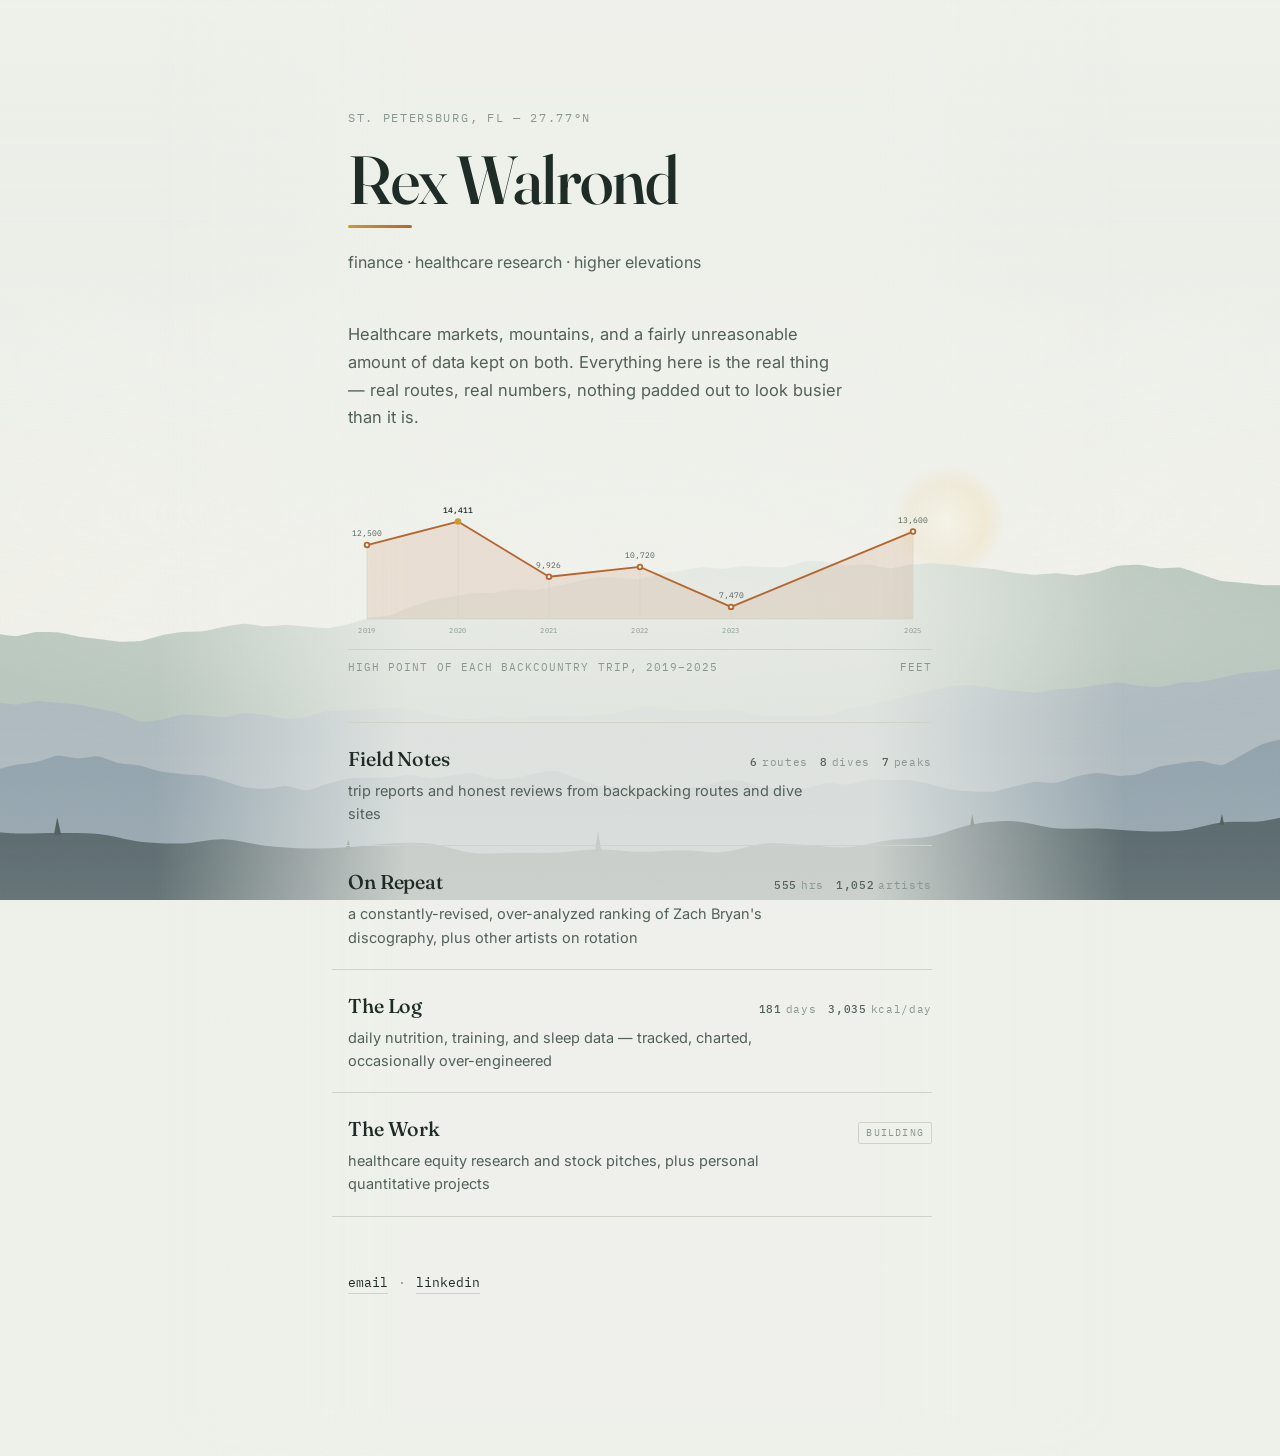
==== index.html @ bd9c2feb "Rebuild the hub around real data, and add the polish a visitor notices The hub was four links and a " ====
<!DOCTYPE html>
<html lang="en">
<head>
<meta charset="UTF-8">
<meta name="viewport" content="width=device-width, initial-scale=1.0">
<title>Rex Walrond</title>
<meta name="description" content="Rex Walrond — finance, healthcare research, and field notes from higher elevations.">
<link rel="preconnect" href="https://fonts.googleapis.com">
<link rel="preconnect" href="https://fonts.gstatic.com" crossorigin>
<link rel="stylesheet" href="assets/style.css">
<!-- Shared link previews. Without these the site unfurls as a bare URL
     in Slack, LinkedIn and iMessage. og.png is generated from _og.html;
     see CLAUDE.md before regenerating it. -->
<meta property="og:type" content="website">
<meta property="og:site_name" content="Rex Walrond">
<meta property="og:title" content="Rex Walrond">
<meta property="og:description" content="Healthcare markets, mountains, and a fairly unreasonable amount of data kept on both.">
<meta property="og:url" content="https://rexwalrond.github.io/">
<meta property="og:image" content="https://rexwalrond.github.io/assets/og.png">
<meta property="og:image:width" content="1200">
<meta property="og:image:height" content="630">
<meta property="og:image:alt" content="Rex Walrond — a ridgeline chart of backcountry high points over an alpine horizon">
<meta name="twitter:card" content="summary_large_image">
<meta name="theme-color" content="#eef0ea" media="(prefers-color-scheme: light)">
<meta name="theme-color" content="#10171a" media="(prefers-color-scheme: dark)">
<link rel="canonical" href="https://rexwalrond.github.io/">

<link rel="icon" href="assets/favicon.svg" type="image/svg+xml">
</head>
<body data-scene="alpine">


<main class="wrap">
  <header data-reveal>
    <p class="eyebrow">St. Petersburg, FL — 27.77°N</p>
    <h1 class="name">Rex Walrond</h1>
    <div class="name-accent" aria-hidden="true"></div>
    <p class="tagline">finance · healthcare research · higher elevations</p>
    <p class="intro">Healthcare markets, mountains, and a fairly unreasonable amount of data
    kept on both. Everything here is the real thing &mdash; real routes, real numbers,
    nothing padded out to look busier than it is.</p>
  </header>

  <figure class="elev-real" data-reveal>
    <div class="elev-real-plot" id="elevPlot"></div>
    <figcaption class="elev-real-cap">
      <span id="elevCap">High point of every backcountry trip, by year</span>
      <span class="elev-real-unit">feet</span>
    </figcaption>
  </figure>

  <nav class="links" data-reveal-group>
    <a class="link-row" href="trips.html" data-reveal>
      <span class="link-head"><span class="link-title">Field Notes</span><span class="link-stat" id="statTrips"></span></span>
      <span class="link-desc">trip reports and honest reviews from backpacking routes and dive sites</span>
    </a>
    <a class="link-row" href="music.html" data-reveal>
      <span class="link-head"><span class="link-title">On Repeat</span><span class="link-stat" id="statMusic"></span></span>
      <span class="link-desc">a constantly-revised, over-analyzed ranking of Zach Bryan's discography, plus other artists on rotation</span>
    </a>
    <a class="link-row" href="longevity.html" data-reveal>
      <span class="link-head"><span class="link-title">The Log</span><span class="link-stat" id="statLog"></span></span>
      <span class="link-desc">daily nutrition, training, and sleep data — tracked, charted, occasionally over-engineered</span>
    </a>
    <a class="link-row" href="quant.html" data-reveal>
      <span class="link-head"><span class="link-title">The Work</span><span class="link-stat" id="statWork"></span></span>
      <span class="link-desc">healthcare equity research and stock pitches, plus personal quantitative projects</span>
    </a>
  </nav>

  <footer data-reveal>
    <a href="mailto:rexwalrond@gmail.com">email</a>
    <span class="dot">·</span>
    <a href="https://www.linkedin.com/in/theodore-rex-walrond" target="_blank" rel="noopener">linkedin</a>
  </footer>
</main>

<script src="assets/places.js"></script>
<script src="assets/log-data.js"></script>
<script src="assets/listen-data.js"></script>
<script src="assets/chrome.js"></script>
<script src="assets/reveal.js"></script>
<script src="assets/hub.js"></script>
</body>
</html>
---- assets/style.css ----
/* ===================================================================
   Rex Walrond — personal site
   Design system: alpine mist palette, editorial serif + mono data type,
   elevation-line as the recurring signature device (a trail profile
   reads the same as a performance chart — the visual thread between
   the mountain pages and the quant pages).
   =================================================================== */

@import url('https://fonts.googleapis.com/css2?family=Fraunces:ital,opsz,wght@0,9..144,400..600;1,9..144,400..500&family=Inter:wght@400..600&family=IBM+Plex+Mono:wght@400;500&display=swap');

/* ------------------------------ design tokens ------------------------------ */
/* Two themes off one set of names. Light is the original alpine-mist paper;
   dusk is the same landscape after sundown, not a mechanical inversion — the
   ridges go to silhouette, the sunrise glow becomes moonlight, and the stars
   that are always in the markup finally have somewhere dark to show up.
   Scene colours are tokens too, so the four backgrounds re-theme for free.
   Which of the two is showing is decided solely by prefers-color-scheme. */

:root {
  color-scheme: light;

  --bg: #eef0ea;
  --paper: #f6f7f2;
  --ink: #1e2b26;
  --ink-soft: #52605a;
  --ink-faint: #8a9791;
  --line: #cdd3c6;
  --blue: #3c5a73;
  --ember: #b5652f;
  --pine: #2f5c4a;
  --gold: #c99a35;

  /* surfaces derived from the palette rather than re-stated per component */
  --panel: rgba(246, 247, 242, 0.72);
  --panel-solid: #f6f7f2;
  --shade: var(--shade);
  --hairline: var(--line);

  /* --- scene: sky and ridges --- */
  --sky-top: #e7ebe4;
  --sky-mid: #eef0ea;
  --sky-low: #f2efe6;
  --ridge-1: color-mix(in srgb, var(--pine) 34%, var(--bg));
  --scrim: rgba(238, 240, 234, 0.74);
  --ridge-2: color-mix(in srgb, var(--blue) 44%, var(--bg));
  --ridge-3: color-mix(in srgb, var(--blue) 64%, var(--bg));
  --ridge-4: color-mix(in srgb, var(--blue) 42%, var(--ink));
  --tree: color-mix(in srgb, var(--ink) 90%, var(--blue));
  --glow-hot: rgba(201, 154, 53, 0.42);
  --glow-mid: rgba(181, 101, 47, 0.16);
  --mist-color: rgba(246, 247, 242, 0.85);
  --star-alpha: 0;
  --celestial: radial-gradient(circle, rgba(255, 244, 222, 0.95) 0%, rgba(240, 206, 140, 0.55) 46%, rgba(240, 206, 140, 0) 70%);
  --celestial-top: 58%;
  --celestial-left: 74%;
  --celestial-size: 13vh;
  --veil: linear-gradient(180deg, var(--bg) 0%, rgba(238, 240, 234, 0.4) 28%, rgba(238, 240, 234, 0.05) 56%, rgba(238, 240, 234, 0.3) 100%);
  --grain-alpha: 0.032;

  /* --- scene: underwater --- */
  --water-hi: #bcd6db;
  --water-lo: #5d8d9c;
  --shaft-color: rgba(255, 255, 255, 0.5);
  --mote-color: rgba(255, 255, 255, 0.72);

  /* --- scene: snow --- */
  --snow-flake: rgba(255, 255, 255, 0.92);

  /* --- map --- */
  --fmap-sea-hi: color-mix(in srgb, var(--blue) 46%, var(--paper));
  --fmap-sea-lo: color-mix(in srgb, var(--blue) 72%, var(--ink));
  --fmap-land: color-mix(in srgb, var(--gold) 9%, var(--paper));
  --fmap-coast: color-mix(in srgb, var(--pine) 90%, var(--bg));
  --fmap-state: color-mix(in srgb, var(--pine) 40%, transparent);
  --fmap-grat: color-mix(in srgb, var(--paper) 17%, transparent);
  --plot-grid: color-mix(in srgb, var(--blue) 13%, transparent);

  --font-display: 'Fraunces', Georgia, serif;
  --font-body: 'Inter', -apple-system, BlinkMacSystemFont, 'Segoe UI', sans-serif;
  --font-mono: 'IBM Plex Mono', ui-monospace, SFMono-Regular, Menlo, monospace;

  --measure: 640px;
}

/* Dusk — purely a function of the operating system. A browser that reports no
   preference does not match this query and keeps the light palette, which is
   the intended fallback. */
@media (prefers-color-scheme: dark) {
  :root {
    color-scheme: dark;

    --bg: #10171a;
    --paper: #182125;
    --ink: #e6ece7;
    --ink-soft: #a6b4ad;
    --ink-faint: #6d7c76;
    --line: #2b3a38;
    --blue: #7ea9c9;
    --ember: #e08a4e;
    --pine: #5ea07f;
    --gold: #dfb75c;

    --panel: rgba(24, 33, 37, 0.66);
    --panel-solid: #182125;
    --shade: rgba(230, 236, 231, 0.05);
  --shadow: rgba(0, 0, 0, 0.55);
  --shadow-strong: rgba(0, 0, 0, 0.68);
    --shadow: rgba(0, 0, 0, 0.55);
    --shadow-strong: rgba(0, 0, 0, 0.68);

    --sky-top: #0a1013;
    --sky-mid: #10171a;
    --sky-low: #1a2124;
    --ridge-1: #1e333b;
    --scrim: rgba(16, 23, 26, 0.62);
    --ridge-2: #16262d;
    --ridge-3: #101c22;
    --ridge-4: #080f13;
    --tree: #050a0d;
    --glow-hot: rgba(224, 138, 78, 0.20);
    --glow-mid: rgba(126, 169, 201, 0.10);
    --mist-color: rgba(126, 169, 201, 0.13);
    --star-alpha: 1;
    --celestial: radial-gradient(circle, rgba(232, 240, 240, 0.92) 0%, rgba(198, 216, 224, 0.4) 40%, rgba(198, 216, 224, 0) 68%);
    --celestial-top: 17%;
    --celestial-left: 78%;
    --celestial-size: 9vh;
    --veil: linear-gradient(180deg, var(--bg) 0%, rgba(16, 23, 26, 0.34) 30%, rgba(16, 23, 26, 0.04) 58%, rgba(16, 23, 26, 0.42) 100%);
    --grain-alpha: 0.05;

    --water-hi: #16323c;
    --water-lo: #071820;
    --shaft-color: rgba(168, 214, 226, 0.22);
    --mote-color: rgba(198, 232, 238, 0.5);
    --snow-flake: rgba(226, 238, 240, 0.8);

    --fmap-sea-hi: #123845;
    --fmap-sea-lo: #030d12;
    --fmap-land: #27453c;
    --fmap-coast: color-mix(in srgb, var(--pine) 75%, var(--bg));
    --fmap-state: color-mix(in srgb, var(--pine) 46%, transparent);
    --fmap-grat: color-mix(in srgb, var(--blue) 20%, transparent);
  --plot-grid: color-mix(in srgb, var(--blue) 17%, transparent);
    --plot-grid: color-mix(in srgb, var(--blue) 17%, transparent);
  }
}

* { box-sizing: border-box; }

html {
  -webkit-text-size-adjust: 100%;
  background: var(--bg);
}

body {
  margin: 0;
  background: var(--bg);
  color: var(--ink);
  font-family: var(--font-body);
  font-size: 17px;
  line-height: 1.6;
  min-height: 100vh;
  position: relative;
  transition: background-color 0.5s ease, color 0.5s ease;
}

::selection { background: color-mix(in srgb, var(--ember) 26%, transparent); }

:focus-visible {
  outline: 2px solid var(--ember);
  outline-offset: 3px;
  border-radius: 2px;
}

/* ------------------------- scene-scoped atmosphere ------------------------- */
/* chrome.js mirrors the active scene onto <html data-scene>, so the veil and
   the reading-column scrim can take the scene's cast. This is what makes
   switching to Dive feel like the whole page went underwater rather than just
   the strip of art behind it. Placed after the theme blocks so these win, and
   the dusk variants carry an extra attribute to win in turn. */

:root[data-scene="depth"] {
  --veil: linear-gradient(180deg, rgba(188, 214, 219, 0.88) 0%, rgba(188, 214, 219, 0.3) 26%, rgba(120, 160, 172, 0.08) 54%, rgba(93, 141, 156, 0.42) 100%);
  --scrim: rgba(224, 238, 240, 0.78);
}

:root[data-scene="snow"] {
  --veil: linear-gradient(180deg, rgba(228, 236, 238, 0.9) 0%, rgba(228, 236, 238, 0.42) 28%, rgba(210, 224, 228, 0.1) 56%, rgba(196, 213, 219, 0.4) 100%);
  --scrim: rgba(238, 243, 244, 0.78);
}

@media (prefers-color-scheme: dark) {
  :root[data-scene="depth"] {
    --veil: linear-gradient(180deg, rgba(10, 34, 43, 0.82) 0%, rgba(8, 28, 36, 0.34) 30%, rgba(7, 24, 32, 0.06) 58%, rgba(4, 16, 22, 0.66) 100%);
    --scrim: rgba(7, 26, 34, 0.66);
  }
  :root[data-scene="snow"] {
    --veil: linear-gradient(180deg, rgba(14, 24, 30, 0.74) 0%, rgba(14, 24, 30, 0.3) 30%, rgba(14, 24, 30, 0.04) 58%, rgba(12, 20, 26, 0.56) 100%);
    --scrim: rgba(14, 24, 30, 0.62);
  }
}


/* ------------------------- background scene system ------------------------- */
/* Markup is generated by assets/chrome.js from <body data-scene>. Scenes stack
   in the same fixed layer and cross-fade, so a page can change weather without
   a reload — Field Notes swaps alpine / depth / snow with its tabs.
   Every animation in here sits behind prefers-reduced-motion. */

.topo-bg {
  position: fixed;
  inset: 0;
  z-index: 0;
  overflow: hidden;
  pointer-events: none;
  background: linear-gradient(180deg, var(--sky-top) 0%, var(--sky-mid) 46%, var(--sky-low) 100%);
  transition: background 0.6s ease;
}

.scene {
  position: absolute;
  inset: 0;
  opacity: 0;
  visibility: hidden;
  transition: opacity 0.72s ease, visibility 0.72s;
}
.scene.is-active { opacity: 1; visibility: visible; }

/* the readability veil and the paper grain sit above every scene */
.topo-bg::after {
  content: '';
  position: absolute;
  inset: 0;
  background: var(--veil);
  z-index: 3;
}

.topo-bg::before {
  content: '';
  position: absolute;
  inset: -20%;
  z-index: 4;
  opacity: var(--grain-alpha);
  background-image: url("data:image/svg+xml,%3Csvg xmlns='http://www.w3.org/2000/svg' width='220' height='220'%3E%3Cfilter id='n'%3E%3CfeTurbulence type='fractalNoise' baseFrequency='0.82' numOctaves='3' stitchTiles='stitch'/%3E%3C/filter%3E%3Crect width='220' height='220' filter='url(%23n)'/%3E%3C/svg%3E");
  mix-blend-mode: overlay;
}

/* ------------------------------ scene: alpine ------------------------------ */

.ridges {
  position: absolute;
  inset: auto 0 0 0;
  height: 50vh;
  min-height: 290px;
  z-index: 2;
}

.ridge-layer,
.treeline {
  position: absolute;
  bottom: -2px;
  left: -2%;
  width: 104%;
  height: 100%;
  will-change: transform;
}

.ridge-layer--1 path { fill: var(--ridge-1); }
.ridge-layer--2 path { fill: var(--ridge-2); }
.ridge-layer--3 path { fill: var(--ridge-3); }
.ridge-layer--4 path { fill: var(--ridge-4); }
.treeline path     { fill: var(--tree); }

/* The treeline rides the nearest ridge, so it shares its parallax depth. */
.treeline { z-index: 1; }

.celestial {
  position: absolute;
  left: var(--celestial-left, 50%);
  top: var(--celestial-top);
  width: var(--celestial-size);
  height: var(--celestial-size);
  transform: translate(-50%, -50%);
  background: var(--celestial);
  border-radius: 50%;
  z-index: 1;
  transition: top 0.6s ease, width 0.6s ease, height 0.6s ease;
}

.glow {
  position: absolute;
  left: 50%;
  bottom: 2vh;
  width: 58vw;
  height: 30vh;
  max-width: 620px;
  max-height: 280px;
  transform: translateX(-50%);
  background: radial-gradient(closest-side, var(--glow-hot), var(--glow-mid) 46%, transparent 74%);
  filter: blur(6px);
  opacity: 0.75;
  z-index: 1;
}

.glow--cold { background: radial-gradient(closest-side, rgba(200, 222, 232, 0.5), rgba(126, 169, 201, 0.14) 48%, transparent 76%); }
.glow--cool { background: radial-gradient(closest-side, var(--glow-mid), transparent 72%); }

.mist {
  position: absolute;
  width: 132%;
  left: -16%;
  height: 24vh;
  border-radius: 50%;
  background: radial-gradient(ellipse at center, var(--mist-color), transparent 72%);
  filter: blur(24px);
  opacity: 0.55;
  z-index: 2;
}

.mist--a { top: 30%; height: 20vh; }
.mist--b { top: 44%; height: 26vh; opacity: 0.45; }
.mist--c { top: 58%; height: 22vh; opacity: 0.5; }

.sky-stars {
  position: absolute;
  inset: 0;
  opacity: var(--star-alpha);
  transition: opacity 0.8s ease;
  z-index: 0;
}

.star {
  position: absolute;
  border-radius: 50%;
  background: #f2f6f4;
  opacity: var(--star-o, 0.5);
}

/* ------------------------------ scene: depth ------------------------------ */
/* A spring cavern rather than open blue water: light enters from above in
   hard-edged shafts, particulate rises through it, walls close at the edges. */

.scene--depth { background: linear-gradient(180deg, var(--water-hi) 0%, var(--water-lo) 78%); }

.caustics {
  position: absolute;
  inset: -10% 0 auto 0;
  height: 46%;
  background:
    repeating-linear-gradient(74deg, transparent 0 18px, var(--shaft-color) 18px 20px, transparent 20px 44px),
    repeating-linear-gradient(-66deg, transparent 0 26px, var(--shaft-color) 26px 27px, transparent 27px 58px);
  opacity: 0.16;
  filter: blur(2px);
}

.shafts { position: absolute; inset: 0; overflow: hidden; }

.shaft {
  position: absolute;
  top: -12%;
  width: var(--shaft-w, 9vw);
  height: 96%;
  transform-origin: top center;
  transform: rotate(var(--shaft-r, 0deg));
  background: linear-gradient(180deg, var(--shaft-color), transparent 76%);
  filter: blur(10px);
  opacity: 0.6;
}

.motes { position: absolute; inset: 0; overflow: hidden; }

.mote {
  position: absolute;
  border-radius: 50%;
  background: var(--mote-color);
  opacity: 0.55;
}

.cavern-walls {
  position: absolute;
  inset: 0;
  background:
    radial-gradient(ellipse 42% 100% at -6% 50%, color-mix(in srgb, var(--water-lo) 85%, #000) 0%, transparent 70%),
    radial-gradient(ellipse 42% 100% at 106% 50%, color-mix(in srgb, var(--water-lo) 85%, #000) 0%, transparent 70%),
    radial-gradient(ellipse 120% 44% at 50% 118%, color-mix(in srgb, var(--water-lo) 92%, #000) 0%, transparent 72%);
  opacity: 0.75;
}

/* ------------------------------- scene: snow ------------------------------- */

.scene--snow { background: linear-gradient(180deg, color-mix(in srgb, var(--blue) 12%, var(--sky-top)) 0%, var(--sky-low) 72%); }

.ridges--snow .ridge-layer--1 path { fill: color-mix(in srgb, var(--blue) 26%, var(--bg)); }
.ridges--snow .ridge-layer--2 path { fill: color-mix(in srgb, var(--blue) 42%, var(--bg)); }
.ridges--snow .ridge-layer--3 path { fill: color-mix(in srgb, var(--ink) 62%, var(--blue)); }

.snowfall { position: absolute; inset: 0; overflow: hidden; z-index: 3; }

.flake {
  position: absolute;
  top: -6%;
  border-radius: 50%;
  background: var(--snow-flake);
  opacity: 0.8;
}

/* ------------------------------- scene: plot ------------------------------- */
/* The ridge, redrawn as a chart. Same line, different reading. */

.plot-grid {
  position: absolute;
  inset: 0;
  background-image:
    linear-gradient(to right, var(--plot-grid) 1px, transparent 1px),
    linear-gradient(to bottom, var(--plot-grid) 1px, transparent 1px);
  background-size: 74px 74px;
  opacity: 0.55;
  mask-image: linear-gradient(180deg, transparent, #000 22%, #000 72%, transparent);
}

.ridges--plot .ridge-layer--2 path { fill: color-mix(in srgb, var(--blue) 18%, transparent); }

.plot-line {
  position: absolute;
  bottom: -2px;
  left: -2%;
  width: 104%;
  height: 100%;
}
.plot-line path {
  fill: none;
  stroke: color-mix(in srgb, var(--blue) 70%, var(--ink));
  stroke-width: 2;
  stroke-linejoin: round;
  vector-effect: non-scaling-stroke;
  opacity: 0.5;
}

/* ------------------------------- scene motion ------------------------------- */
/* Parallax reads two custom properties set by chrome.js on <body>:
   --parallax-x / --parallax-y (pointer, fine pointers only) and --scroll-y
   (0 at the top of the page, 1 at the bottom). Far layers barely move, near
   layers move most — the ridges hold still while the page slides over them. */

@media (prefers-reduced-motion: no-preference) {
  .glow { animation: glow-breathe 9s ease-in-out infinite; }
  .mist--a { animation: drift-a 64s ease-in-out infinite alternate; }
  .mist--b { animation: drift-b 84s ease-in-out infinite alternate; }
  .mist--c { animation: drift-c 100s ease-in-out infinite alternate; }
  .star { animation: twinkle 6s ease-in-out infinite; }
  .shaft { animation: shaft-sway 17s ease-in-out infinite alternate; }
  .mote { animation: mote-rise linear infinite; }
  .flake { animation: flake-fall linear infinite; }
  .caustics { animation: caustic-slide 26s linear infinite; }

  .ridge-layer,
  .treeline,
  .plot-line {
    transition: transform 0.28s ease-out;
  }

  .ridge-layer--1 { transform: translate3d(calc(var(--parallax-x, 0) * 3px),  calc(var(--parallax-y, 0) * 2px  + var(--scroll-y, 0) * -14px), 0); }
  .ridge-layer--2 { transform: translate3d(calc(var(--parallax-x, 0) * 7px),  calc(var(--parallax-y, 0) * 4px  + var(--scroll-y, 0) * -30px), 0); }
  .ridge-layer--3 { transform: translate3d(calc(var(--parallax-x, 0) * 13px), calc(var(--parallax-y, 0) * 6px  + var(--scroll-y, 0) * -52px), 0); }
  .ridge-layer--4,
  .treeline       { transform: translate3d(calc(var(--parallax-x, 0) * 20px), calc(var(--parallax-y, 0) * 9px  + var(--scroll-y, 0) * -80px), 0); }

  .celestial { transform: translate(-50%, calc(-50% + var(--scroll-y, 0) * 34px)); }
  .sky-stars { transform: translateY(calc(var(--scroll-y, 0) * 18px)); }
}

@keyframes glow-breathe {
  0%, 100% { opacity: 0.52; }
  50%      { opacity: 0.86; }
}
@keyframes drift-a { from { transform: translateX(-4%); } to { transform: translateX(4%); } }
@keyframes drift-b { from { transform: translateX(3%); }  to { transform: translateX(-5%); } }
@keyframes drift-c { from { transform: translateX(-3%); } to { transform: translateX(6%); } }

@keyframes twinkle {
  0%, 100% { opacity: calc(var(--star-o, 0.5) * 0.45); }
  50%      { opacity: var(--star-o, 0.5); }
}
@keyframes shaft-sway {
  from { transform: rotate(var(--shaft-r, 0deg)); opacity: 0.4; }
  to   { transform: rotate(calc(var(--shaft-r, 0deg) + 5deg)); opacity: 0.72; }
}
@keyframes mote-rise {
  from { transform: translateY(0) translateX(0); opacity: 0; }
  12%  { opacity: 0.6; }
  88%  { opacity: 0.5; }
  to   { transform: translateY(-130vh) translateX(16px); opacity: 0; }
}
@keyframes flake-fall {
  from { transform: translate3d(0, -10vh, 0); opacity: 0; }
  10%  { opacity: 0.85; }
  90%  { opacity: 0.7; }
  to   { transform: translate3d(var(--drift, 20px), 112vh, 0); opacity: 0; }
}
@keyframes caustic-slide {
  from { background-position: 0 0, 0 0; }
  to   { background-position: 220px 0, -180px 0; }
}

@media (max-width: 640px) {
  .ridges { height: 48vh; min-height: 240px; }
  .glow { width: 86vw; height: 30vh; }
  .celestial { --celestial-size: 11vh; }
}

/* ---------------------------- reveal-on-scroll ---------------------------- */
/* Shared with assets/reveal.js. Elements start offset+transparent and settle
   into place when they cross into view; instant and fully visible for
   anyone with prefers-reduced-motion set. */

@media (prefers-reduced-motion: no-preference) {
  [data-reveal] {
    opacity: 0;
    transform: translateY(16px);
    transition: opacity 0.7s cubic-bezier(.2,.6,.2,1), transform 0.7s cubic-bezier(.2,.6,.2,1);
  }
  [data-reveal].is-visible {
    opacity: 1;
    transform: none;
  }
  [data-reveal-group] > [data-reveal]:nth-child(1) { transition-delay: 0.02s; }
  [data-reveal-group] > [data-reveal]:nth-child(2) { transition-delay: 0.08s; }
  [data-reveal-group] > [data-reveal]:nth-child(3) { transition-delay: 0.14s; }
  [data-reveal-group] > [data-reveal]:nth-child(4) { transition-delay: 0.2s; }
  [data-reveal-group] > [data-reveal]:nth-child(5) { transition-delay: 0.26s; }
  [data-reveal-group] > [data-reveal]:nth-child(n+6) { transition-delay: 0.3s; }
}

/* -------------------------------- layout -------------------------------- */

/* The reading column carries its own scrim rather than the background being
   flattened everywhere. Art stays at full strength out in the margins, where
   there is nothing to read; text sits on a quiet band that tracks the column
   at any viewport width. */
.wrap::before {
  content: '';
  position: absolute;
  top: -4vh;
  bottom: -4vh;
  /* Reach 13vw past the column for a soft edge, but never past the viewport:
     an absolutely positioned box still counts toward scrollable overflow, and
     once the column is as wide as the screen the overhang becomes a sideways
     scrollbar on every page. calc(-50vw + 50%) is exactly the viewport edge. */
  left: max(-13vw, calc(-50vw + 50%));
  right: max(-13vw, calc(-50vw + 50%));
  z-index: -1;
  pointer-events: none;
  background: linear-gradient(90deg, transparent 0%, var(--scrim) 26%, var(--scrim) 74%, transparent 100%);
  -webkit-mask-image: linear-gradient(180deg, transparent 0, #000 3%, #000 97%, transparent 100%);
  mask-image: linear-gradient(180deg, transparent 0, #000 3%, #000 97%, transparent 100%);
}

.wrap {
  position: relative;
  z-index: 1;
  max-width: var(--measure);
  margin: 0 auto;
  padding: 12vh 28px 14vh;
}

@media (max-width: 640px) {
  .wrap { padding: 14vw 22px 16vw; }
}

.eyebrow {
  font-family: var(--font-mono);
  font-size: 12px;
  letter-spacing: 0.14em;
  text-transform: uppercase;
  color: var(--ink-faint);
  margin: 0 0 18px;
}

h1.name {
  font-family: var(--font-display);
  font-weight: 500;
  font-size: clamp(44px, 8vw, 68px);
  line-height: 1.02;
  letter-spacing: -0.022em;
  margin: 0 0 10px;
  color: var(--ink);
  /* display optical size: tighter apertures and finer hairlines than the text
     cut, which is what Fraunces gives you at 144 and not at its default */
  font-variation-settings: 'opsz' 144;
}

.name-accent {
  width: 64px;
  height: 3px;
  border-radius: 2px;
  background: linear-gradient(90deg, var(--gold), var(--ember));
  margin: 2px 0 22px;
  transform-origin: left center;
}

@media (prefers-reduced-motion: no-preference) {
  .name-accent {
    transform: scaleX(0);
    animation: accent-draw 0.7s cubic-bezier(.4,0,.2,1) 0.5s forwards;
  }
}

@keyframes accent-draw {
  to { transform: scaleX(1); }
}

p.tagline {
  font-family: var(--font-body);
  font-size: 16px;
  color: var(--ink-soft);
  margin: 0 0 46px;
}

section.bio p {
  max-width: 54ch;
  color: var(--ink);
  margin: 0 0 14px;
}

section.bio a { color: var(--blue); }

/* -------------------------- elevation divider -------------------------- */

.elevation {
  margin: 48px 0 46px;
}

.elevation svg { width: 100%; height: auto; display: block; }

.elevation path.line {
  fill: none;
  stroke: var(--ember);
  stroke-width: 2;
  stroke-linecap: round;
  stroke-linejoin: round;
  filter: drop-shadow(0 0 5px color-mix(in srgb, var(--gold) 50%, transparent));
}

.elevation path.fill {
  fill: var(--gold);
  opacity: 0.1;
}

@media (prefers-reduced-motion: no-preference) {
  .elevation path.line {
    stroke-dasharray: 1400;
    stroke-dashoffset: 1400;
    animation: draw 1.6s cubic-bezier(.4,0,.2,1) 0.15s forwards;
  }
}

@keyframes draw {
  to { stroke-dashoffset: 0; }
}

.elevation-cap {
  display: flex;
  justify-content: space-between;
  font-family: var(--font-mono);
  font-size: 11px;
  letter-spacing: 0.08em;
  color: var(--ink-faint);
  margin-top: 6px;
}

/* --------------------------------- links --------------------------------- */

nav.links {
  display: flex;
  flex-direction: column;
  border-top: 1px solid var(--line);
}

a.link-row {
  position: relative;
  display: flex;
  flex-direction: column;
  gap: 4px;
  padding: 20px 0 20px 16px;
  margin-left: -16px;
  border-bottom: 1px solid var(--line);
  text-decoration: none;
  color: inherit;
  transition: padding-left 0.25s cubic-bezier(.2,.7,.3,1);
}

a.link-row::before {
  content: '';
  position: absolute;
  left: 0;
  top: 8px;
  bottom: 8px;
  width: 3px;
  border-radius: 2px;
  background: var(--gold);
  transform: scaleY(0);
  transform-origin: bottom;
  transition: transform 0.3s cubic-bezier(.2,.7,.3,1);
}

a.link-row:hover,
a.link-row:focus-visible {
  padding-left: 24px;
}

a.link-row:hover::before,
a.link-row:focus-visible::before {
  transform: scaleY(1);
}

@media (prefers-reduced-motion: reduce) {
  a.link-row, a.link-row::before { transition: none; }
}

a.link-row:focus-visible {
  outline: 2px solid var(--blue);
  outline-offset: 4px;
}

.link-title {
  font-family: var(--font-display);
  font-weight: 500;
  font-size: 20px;
  letter-spacing: -0.006em;
  color: var(--ink);
  font-variation-settings: 'opsz' 40;
}

a.link-row:hover .link-title,
a.link-row:focus-visible .link-title {
  color: var(--ember);
}

.link-desc {
  font-size: 14.5px;
  color: var(--ink-soft);
  max-width: 52ch;
}

.link-meta {
  font-family: var(--font-mono);
  font-size: 10.5px;
  letter-spacing: 0.08em;
  text-transform: uppercase;
  color: var(--ink-faint);
  margin-top: 2px;
}

/* -------------------------------- footer -------------------------------- */

footer {
  margin-top: 56px;
  font-family: var(--font-mono);
  font-size: 13px;
  color: var(--ink-soft);
  display: flex;
  gap: 10px;
  align-items: center;
}

footer a { color: var(--ink); text-decoration: none; border-bottom: 1px solid var(--line); }
footer a:hover { color: var(--ember); border-color: var(--ember); }
footer .dot { color: var(--ink-faint); }

/* ---------------------------- sub-page shell ---------------------------- */

.back-link {
  display: inline-flex;
  align-items: center;
  gap: 6px;
  font-family: var(--font-mono);
  font-size: 12px;
  letter-spacing: 0.06em;
  text-transform: uppercase;
  color: var(--ink-soft);
  text-decoration: none;
  margin-bottom: 40px;
}
.back-link:hover { color: var(--ember); }

.page-head h1 {
  font-family: var(--font-display);
  font-weight: 500;
  font-size: clamp(34px, 6.5vw, 52px);
  letter-spacing: -0.01em;
  margin: 0 0 8px;
  font-variation-settings: 'opsz' 144;
  letter-spacing: -0.018em;
}

.page-head p {
  color: var(--ink-soft);
  max-width: 54ch;
  margin: 0 0 40px;
}

.status-tag {
  display: inline-block;
  font-family: var(--font-mono);
  font-size: 10.5px;
  letter-spacing: 0.1em;
  text-transform: uppercase;
  color: var(--blue);
  border: 1px solid var(--blue);
  border-radius: 3px;
  padding: 4px 8px;
  margin-bottom: 22px;
}

.stub-body {
  border-top: 1px solid var(--line);
  padding-top: 28px;
  color: var(--ink-soft);
  max-width: 56ch;
}

.stub-body ul {
  padding-left: 18px;
  margin: 16px 0 0;
}

.stub-body li {
  margin-bottom: 8px;
}

/* =====================================================================
   Field Notes — mountain / dive split
   Two visual identities sharing one page: alpine (ember, contour rings,
   paper grain) and dive (blue, depth-gauge rings, rising bubbles). A
   toggle with a sliding thumb swaps which is active; both panels live in
   the same grid cell so the crossfade never jumps the layout.
   ===================================================================== */

.trip-toggle {
  position: relative;
  display: inline-flex;
  border: 1px solid var(--line);
  border-radius: 999px;
  padding: 3px;
  margin: 4px 0 40px;
  background: var(--paper);
}

/* Width and offset are set by JS from the active button — the three labels
   are different lengths, so equal-thirds math would misalign the thumb. */
.trip-toggle-thumb {
  position: absolute;
  top: 3px;
  left: 3px;
  width: 0;
  height: calc(100% - 6px);
  border-radius: 999px;
  background: var(--ink);
  transition: transform 0.45s cubic-bezier(.65,0,.35,1),
              width 0.45s cubic-bezier(.65,0,.35,1),
              background 0.45s ease;
  z-index: 0;
}

.trip-toggle[data-scene="dive"] .trip-toggle-thumb { background: var(--blue); }
.trip-toggle[data-scene="ski"] .trip-toggle-thumb { background: var(--pine); }

.trip-toggle-btn {
  position: relative;
  z-index: 1;
  font-family: var(--font-mono);
  font-size: 12px;
  letter-spacing: 0.08em;
  text-transform: uppercase;
  color: var(--ink-soft);
  background: transparent;
  border: none;
  border-radius: 999px;
  padding: 10px 22px;
  cursor: pointer;
  transition: color 0.3s ease;
  min-width: 130px;
}

.trip-toggle-btn.is-active { color: var(--paper); }

@media (prefers-reduced-motion: no-preference) {
  .trip-toggle-btn { transition: color 0.45s cubic-bezier(.65,0,.35,1); }
}

.trip-stage {
  position: relative;
  display: grid;
}

.trip-stage-bg {
  position: absolute;
  top: -32px;
  bottom: -32px;
  /* The 24px bleed is clamped to the viewport for the same reason the column
     scrim is: it overhangs, and an overhang past the screen edge is a
     horizontal scrollbar on narrow phones. */
  left: max(-24px, calc(-50vw + 50%));
  right: max(-24px, calc(-50vw + 50%));
  border-radius: 10px;
  z-index: -1;
  background: radial-gradient(120% 100% at 15% 0%, color-mix(in srgb, var(--ember) 11%, transparent), transparent 60%),
              linear-gradient(180deg, color-mix(in srgb, var(--ember) 6%, transparent), transparent 70%);
  transition: background 0.7s ease;
}

.trip-stage[data-scene="dive"] .trip-stage-bg {
  background: radial-gradient(120% 100% at 85% 0%, color-mix(in srgb, var(--blue) 16%, transparent), transparent 60%),
              linear-gradient(180deg, color-mix(in srgb, var(--blue) 9%, transparent), transparent 70%);
}

.trip-stage[data-scene="ski"] .trip-stage-bg {
  background: radial-gradient(120% 100% at 50% 0%, color-mix(in srgb, var(--pine) 15%, transparent), transparent 62%),
              linear-gradient(180deg, color-mix(in srgb, var(--pine) 8%, transparent), transparent 70%);
}

.trip-panel {
  grid-row: 1;
  grid-column: 1;
  position: relative;
  opacity: 1;
  transform: none;
  transition: opacity 0.5s ease, transform 0.5s ease;
}

/* Three panels share one grid cell. Only the active scene is visible and
   interactive; the other two sit hidden underneath it. */
.trip-panel--dive,
.trip-panel--ski { opacity: 0; transform: translateY(10px); pointer-events: none; }

.trip-stage[data-scene="dive"] .trip-panel--mountain,
.trip-stage[data-scene="ski"] .trip-panel--mountain { opacity: 0; transform: translateY(-10px); pointer-events: none; }

.trip-stage[data-scene="ski"] .trip-panel--dive { opacity: 0; transform: translateY(-10px); pointer-events: none; }
.trip-stage[data-scene="dive"] .trip-panel--ski { opacity: 0; transform: translateY(10px); pointer-events: none; }

.trip-stage[data-scene="dive"] .trip-panel--dive,
.trip-stage[data-scene="ski"] .trip-panel--ski { opacity: 1; transform: none; pointer-events: auto; }

.trip-panel--mountain { pointer-events: auto; }

@media (prefers-reduced-motion: reduce) {
  .trip-toggle-thumb, .trip-toggle-btn, .trip-stage-bg, .trip-panel { transition: none; }
}

/* motif corner marks */

.trip-motif {
  position: absolute;
  top: -34px;
  right: 0;
  width: 64px;
  height: 64px;
  opacity: 0.55;
  pointer-events: none;
  z-index: -1;
}

.trip-motif .m-line { fill: none; stroke: var(--ember); stroke-width: 1; }
.trip-panel--dive .trip-motif .m-line { stroke: var(--blue); }
.trip-panel--ski .trip-motif .m-line { stroke: var(--pine); }

.bubble {
  position: absolute;
  border-radius: 50%;
  background: color-mix(in srgb, var(--blue) 30%, transparent);
  bottom: 6%;
}

@media (prefers-reduced-motion: no-preference) {
  .bubble { animation: bubble-rise linear infinite; }
}

@keyframes bubble-rise {
  0% { transform: translateY(0) translateX(0); opacity: 0; }
  10% { opacity: 0.65; }
  90% { opacity: 0.35; }
  100% { transform: translateY(-320px) translateX(6px); opacity: 0; }
}

/* ski: the dive panel's ambient particles, inverted — falling instead of
   rising, and drifting sideways on the way down */
.flake {
  position: absolute;
  top: 0;
  border-radius: 50%;
  background: color-mix(in srgb, var(--pine) 32%, transparent);
  pointer-events: none;
}

@media (prefers-reduced-motion: no-preference) {
  .flake { animation: flake-fall linear infinite; }
}

@keyframes flake-fall {
  0% { transform: translateY(-20px) translateX(0); opacity: 0; }
  12% { opacity: 0.6; }
  88% { opacity: 0.32; }
  100% { transform: translateY(340px) translateX(-14px); opacity: 0; }
}

.trip-section-label {
  font-family: var(--font-mono);
  font-size: 11px;
  letter-spacing: 0.12em;
  text-transform: uppercase;
  color: var(--ink-faint);
  margin: 0 0 18px;
}

.trip-panel--dive .trip-section-label { color: var(--blue); }

.trip-cards {
  display: flex;
  flex-direction: column;
  gap: 2px;
}

.trip-card {
  padding: 24px 0;
  border-top: 1px solid var(--line);
}

.trip-card:last-child { border-bottom: 1px solid var(--line); }

.trip-card-head {
  display: flex;
  align-items: baseline;
  justify-content: space-between;
  gap: 12px;
}

.trip-card-head h3 {
  font-family: var(--font-display);
  font-weight: 500;
  font-size: 22px;
  margin: 0;
  color: var(--ink);
}

.trip-tag {
  flex: 0 0 auto;
  font-family: var(--font-mono);
  font-size: 9.5px;
  letter-spacing: 0.08em;
  text-transform: uppercase;
  color: var(--ink-faint);
  border: 1px solid var(--line);
  border-radius: 2px;
  padding: 2px 6px;
  white-space: nowrap;
}

.trip-tag--summited {
  background: var(--gold);
  border-color: var(--gold);
  color: var(--ink);
  font-weight: 600;
}

.trip-card {
  transition: transform 0.25s ease, box-shadow 0.25s ease;
}

.trip-card:hover {
  transform: translateY(-3px);
  box-shadow: 0 14px 28px -20px var(--shadow);
}

@media (prefers-reduced-motion: reduce) {
  .trip-card { transition: none; }
  .trip-card:hover { transform: none; }
}

.trip-loc {
  font-family: var(--font-mono);
  font-size: 12px;
  color: var(--ink-faint);
  margin: 4px 0 14px;
}

.trip-stats {
  display: flex;
  flex-wrap: wrap;
  gap: 22px;
  margin-bottom: 14px;
}

.trip-stats span {
  display: flex;
  flex-direction: column;
  gap: 2px;
}

.trip-stats strong {
  font-family: var(--font-mono);
  font-size: 15px;
  font-variant-numeric: tabular-nums;
  color: var(--ink);
  font-weight: 500;
}

.trip-panel--dive .trip-stats strong { color: var(--blue); }

.trip-stats small {
  font-family: var(--font-mono);
  font-size: 9.5px;
  letter-spacing: 0.07em;
  text-transform: uppercase;
  color: var(--ink-faint);
}

.trip-blurb {
  max-width: 56ch;
  color: var(--ink-soft);
  margin: 0 0 10px;
}

.trip-conditions {
  font-family: var(--font-mono);
  font-size: 11.5px;
  color: var(--ink-faint);
}

/* ---------------------------- dive site lists ---------------------------- */
/* Two groups (logged / wishlist) as compact hairline rows rather than full
   cards — there are no per-dive stats yet, so a list reads honestly where a
   card would look like it's withholding something. */

.site-group { margin-bottom: 40px; }
.site-group:last-of-type { margin-bottom: 0; }

.site-group-head {
  display: flex;
  align-items: baseline;
  justify-content: space-between;
  gap: 14px;
  border-bottom: 1px solid var(--ink);
  padding-bottom: 8px;
  margin-bottom: 2px;
}

.site-group-head h3 {
  font-family: var(--font-display);
  font-weight: 500;
  font-size: 21px;
  margin: 0;
  color: var(--ink);
}

.site-count {
  font-family: var(--font-mono);
  font-size: 10.5px;
  letter-spacing: 0.08em;
  text-transform: uppercase;
  color: var(--ink-faint);
  white-space: nowrap;
}

.site-list {
  list-style: none;
  margin: 0;
  padding: 0;
}

.site-row {
  display: grid;
  grid-template-columns: minmax(0, 1.1fr) minmax(0, 1fr) auto;
  gap: 14px;
  align-items: baseline;
  padding: 13px 6px;
  margin: 0 -6px;
  border-bottom: 1px solid var(--line);
  transition: background 0.18s ease, padding-left 0.18s ease;
}

.site-row:hover {
  background: var(--shade);
  padding-left: 12px;
}

.trip-panel--dive .site-row:hover { background: color-mix(in srgb, var(--blue) 7%, transparent); }
.trip-panel--ski .site-row:hover { background: color-mix(in srgb, var(--pine) 7%, transparent); }

@media (prefers-reduced-motion: reduce) {
  .site-row { transition: none; }
  .site-row:hover { padding-left: 6px; }
}

.site-name {
  font-weight: 600;
  font-size: 15.5px;
  color: var(--ink);
}

.site-loc {
  font-family: var(--font-mono);
  font-size: 12px;
  color: var(--ink-soft);
}

.site-type {
  font-family: var(--font-mono);
  font-size: 9.5px;
  letter-spacing: 0.07em;
  text-transform: uppercase;
  color: var(--ink-soft);
  border: 1px solid var(--line);
  border-radius: 2px;
  padding: 3px 7px;
  white-space: nowrap;
  justify-self: end;
}

/* the accent follows the panel, so the shared list reads as part of
   whichever scene it's in */
.trip-panel--dive .site-type { color: var(--blue); }
.trip-panel--ski .site-type { color: var(--pine); }

/* The wishlist reads as intent, not record. Distinguish it by weight and a
   hollow marker rather than by fading the text — these rows scroll over the
   darker ridge art, where low-contrast type stops being legible. */
.site-group--wish .site-name {
  font-weight: 500;
  color: var(--ink);
  position: relative;
  padding-left: 16px;
}

.site-group--wish .site-name::before {
  content: '';
  position: absolute;
  left: 0;
  top: 0.45em;
  width: 7px;
  height: 7px;
  border: 1px solid var(--ember);
  border-radius: 50%;
}

/* the marker follows the panel's accent, same as the type badge */
.trip-panel--dive .site-group--wish .site-name::before { border-color: var(--blue); }
.trip-panel--ski .site-group--wish .site-name::before { border-color: var(--pine); }

.site-group--wish .site-type { color: var(--ink-soft); }

.site-note {
  font-family: var(--font-mono);
  font-size: 10.5px;
  color: var(--ink-soft);
  line-height: 1.7;
  max-width: 58ch;
  margin: 16px 0 0;
}

@media (max-width: 640px) {
  .site-row {
    grid-template-columns: 1fr auto;
    row-gap: 4px;
  }
  .site-name { grid-column: 1; }
  .site-type { grid-column: 2; grid-row: 1; }
  .site-loc { grid-column: 1 / -1; }
}

.trip-note {
  margin-top: 28px;
  font-family: var(--font-mono);
  font-size: 10.5px;
  color: var(--ink-soft);
  line-height: 1.7;
  max-width: 56ch;
}

@media (max-width: 640px) {
  .trip-motif { display: none; }
  .trip-stats { gap: 16px; }

  /* three fixed-width pills overflow the content column on phones, so let
     the toggle fill the width and split into equal thirds instead */
  .trip-toggle { display: flex; width: 100%; }
  .trip-toggle-btn {
    flex: 1 1 0;
    min-width: 0;
    padding: 10px 4px;
    font-size: 10.5px;
    letter-spacing: 0.04em;
  }
}

/* =====================================================================
   The Work — analyst coverage sheet
   A screener-style list (ticker / sector / rating / thesis / trend) that
   expands in place on click via the 0fr->1fr grid-template-rows trick —
   no JS height measuring needed. Personal quant projects reuse the same
   card language as Field Notes but with backtest-flavored stats.
   ===================================================================== */

.cov-disclaimer {
  font-family: var(--font-mono);
  font-size: 10.5px;
  color: var(--ink-faint);
  border: 1px solid var(--line);
  border-radius: 4px;
  padding: 10px 14px;
  margin: 0 0 34px;
  line-height: 1.6;
  max-width: 60ch;
}

.cov-section-head {
  display: flex;
  align-items: baseline;
  justify-content: space-between;
  gap: 16px;
  margin-bottom: 6px;
}

.cov-section-head h2 {
  font-family: var(--font-display);
  font-weight: 500;
  font-size: 24px;
  margin: 0;
}

.cov-meta {
  font-family: var(--font-mono);
  font-size: 11px;
  color: var(--ink-faint);
  white-space: nowrap;
}

.cov-col-head {
  display: grid;
  grid-template-columns: 64px 1fr 122px minmax(0,1.6fr) 64px 18px;
  gap: 14px;
  align-items: center;
  padding: 20px 10px 8px;
  margin-top: 10px;
  border-top: 1px solid var(--ink);
  font-family: var(--font-mono);
  font-size: 10px;
  letter-spacing: 0.09em;
  text-transform: uppercase;
  color: var(--ink-faint);
}

.cov-list { display: flex; flex-direction: column; }

.cov-row { border-bottom: 1px solid var(--line); border-left: 3px solid transparent; transition: border-color 0.25s ease; }

.cov-row:hover, .cov-row.is-open { border-left-color: var(--gold); }

.cov-row-summary {
  width: 100%;
  display: grid;
  grid-template-columns: 64px 1fr 122px minmax(0,1.6fr) 64px 18px;
  gap: 14px;
  align-items: center;
  padding: 14px 10px 14px 13px;
  margin: 0;
  background: transparent;
  border: none;
  cursor: pointer;
  text-align: left;
  font-family: var(--font-body);
  transition: background 0.15s ease;
}

.cov-row-summary:hover { background: var(--shade); }

@media (prefers-reduced-motion: reduce) {
  .cov-row { transition: none; }
}

.cov-ticker {
  font-family: var(--font-mono);
  font-weight: 500;
  font-size: 13.5px;
  color: var(--ink);
}

.cov-sector {
  font-size: 13.5px;
  color: var(--ink-soft);
  overflow: hidden;
  text-overflow: ellipsis;
  white-space: nowrap;
}

.cov-rating {
  justify-self: start;
  font-family: var(--font-mono);
  font-size: 9.5px;
  letter-spacing: 0.06em;
  text-transform: uppercase;
  color: var(--ink-faint);
  border: 1px solid var(--line);
  border-radius: 2px;
  padding: 3px 7px;
  white-space: nowrap;
}

.cov-rating--buy { color: var(--ember); border-color: var(--ember); }
.cov-rating--watch { color: var(--blue); border-color: var(--blue); }

.cov-thesis-snip {
  font-size: 12.5px;
  color: var(--ink-faint);
  overflow: hidden;
  text-overflow: ellipsis;
  white-space: nowrap;
}

.cov-spark { width: 64px; height: 24px; display: block; }
.cov-spark path {
  fill: none;
  stroke: var(--ember);
  stroke-width: 1.4;
  stroke-linecap: round;
  stroke-linejoin: round;
}
.cov-rating--watch ~ .cov-spark path,
.cov-row-summary:has(.cov-rating--watch) .cov-spark path { stroke: var(--blue); }

@media (prefers-reduced-motion: no-preference) {
  .cov-spark path {
    stroke-dasharray: 200;
    stroke-dashoffset: 200;
    animation: draw 1.2s cubic-bezier(.4,0,.2,1) forwards;
    animation-play-state: paused;
  }
  [data-reveal].is-visible .cov-spark path { animation-play-state: running; }
}

.cov-chevron {
  font-family: var(--font-mono);
  font-size: 11px;
  color: var(--ink-faint);
  transition: transform 0.3s ease;
  justify-self: end;
}

.cov-row.is-open .cov-chevron { transform: rotate(180deg); }

.cov-detail {
  display: grid;
  grid-template-rows: 0fr;
  transition: grid-template-rows 0.4s cubic-bezier(.4,0,.2,1);
}

.cov-row.is-open .cov-detail { grid-template-rows: 1fr; }

.cov-detail-inner { overflow: hidden; }

.cov-detail-body {
  padding: 4px 10px 22px;
  max-width: 64ch;
}

.cov-detail-body p { color: var(--ink-soft); margin: 0 0 14px; }

.cov-detail-grid {
  display: flex;
  flex-wrap: wrap;
  gap: 28px;
}

.cov-detail-grid strong {
  display: block;
  font-family: var(--font-mono);
  font-size: 10px;
  letter-spacing: 0.08em;
  text-transform: uppercase;
  color: var(--ink-faint);
  margin-bottom: 4px;
}

.cov-detail-grid span { font-size: 13px; color: var(--ink); }

@media (prefers-reduced-motion: reduce) {
  .cov-chevron, .cov-detail { transition: none; }
}

/* personal quant project cards — reuses trip-card rhythm */

.qp-cards {
  display: flex;
  flex-direction: column;
}

.qp-card {
  padding: 22px 0;
  border-top: 1px solid var(--line);
  transition: transform 0.25s ease, box-shadow 0.25s ease;
}

.qp-card:hover {
  transform: translateY(-3px);
  box-shadow: 0 14px 28px -20px var(--shadow);
}

@media (prefers-reduced-motion: reduce) {
  .qp-card { transition: none; }
  .qp-card:hover { transform: none; }
}

.qp-card:last-child { border-bottom: 1px solid var(--line); }

.qp-card-head {
  display: flex;
  align-items: baseline;
  justify-content: space-between;
  gap: 12px;
}

.qp-card-head h3 {
  font-family: var(--font-display);
  font-weight: 500;
  font-size: 19px;
  margin: 0;
  color: var(--ink);
}

.qp-stats {
  display: flex;
  flex-wrap: wrap;
  gap: 20px;
  margin: 10px 0 10px;
}

.qp-stats span { display: flex; flex-direction: column; gap: 2px; }
.qp-stats strong {
  font-family: var(--font-mono);
  font-size: 14px;
  color: var(--blue);
  font-variant-numeric: tabular-nums;
}
.qp-stats small {
  font-family: var(--font-mono);
  font-size: 9.5px;
  letter-spacing: 0.06em;
  text-transform: uppercase;
  color: var(--ink-faint);
}

.qp-card p.qp-blurb { color: var(--ink-soft); max-width: 58ch; margin: 0; }

@media (max-width: 640px) {
  .cov-col-head { display: none; }
  .cov-row-summary {
    grid-template-columns: 1fr auto;
    grid-template-areas: "ticker rating" "sector rating" "spark chevron";
    row-gap: 6px;
  }
  .cov-ticker { grid-area: ticker; }
  .cov-sector { grid-area: sector; white-space: normal; }
  .cov-rating { grid-area: rating; }
  .cov-thesis-snip { display: none; }
  .cov-spark { grid-area: spark; }
  .cov-chevron { grid-area: chevron; }
}

/* =====================================================================
   The Log — instrument panel / lab notebook
   A cluster of dial gauges (conic-gradient rings animated via a
   registered custom property) standing in for a sensor readout, plus a
   dated notebook list below. Sample data throughout — the page is
   explicit that it's waiting on a real backend.
   ===================================================================== */

/* ---------------------- The Log: range bar + charts ---------------------- */

.range-bar {
  display: flex;
  flex-wrap: wrap;
  align-items: center;
  gap: 16px;
  margin: 4px 0 34px;
}

.range-seg {
  display: inline-flex;
  border: 1px solid var(--line);
  border-radius: 999px;
  padding: 2px;
  gap: 2px;
  background: var(--paper);
}

.range-btn {
  font-family: var(--font-mono);
  font-size: 10.5px;
  letter-spacing: 0.07em;
  text-transform: uppercase;
  color: var(--ink-soft);
  background: transparent;
  border: none;
  border-radius: 999px;
  padding: 7px 15px;
  cursor: pointer;
  transition: background 0.2s ease, color 0.2s ease;
}

.range-btn:hover { color: var(--ink); }
.range-btn.is-active { background: var(--ink); color: var(--paper); }

@media (prefers-reduced-motion: reduce) {
  .range-btn { transition: none; }
}

.range-meta {
  font-family: var(--font-mono);
  font-size: 10.5px;
  color: var(--ink-faint);
  font-variant-numeric: tabular-nums;
}

.log-section { margin-bottom: 8px; }

.chart-grid {
  display: grid;
  grid-template-columns: repeat(2, minmax(0, 1fr));
  gap: 26px 30px;
  margin-top: 22px;
}

.chart-card {
  margin: 0;
  border-top: 1px solid var(--line);
  padding-top: 12px;
}

.chart-head {
  display: flex;
  align-items: baseline;
  justify-content: space-between;
  gap: 10px;
  margin-bottom: 6px;
}

.chart-title {
  font-family: var(--font-body);
  font-weight: 600;
  font-size: 14.5px;
  color: var(--ink);
}

.chart-unit {
  font-family: var(--font-mono);
  font-size: 9.5px;
  letter-spacing: 0.07em;
  text-transform: uppercase;
  color: var(--ink-faint);
}

.chart {
  width: 100%;
  height: 118px;
  display: block;
  overflow: visible;
}

.chart-area { opacity: 0.12; stroke: none; }

.chart-line {
  fill: none;
  stroke-width: 1.6;
  stroke-linecap: round;
  stroke-linejoin: round;
  vector-effect: non-scaling-stroke;
}

/* the mean, so each series is readable against its own baseline */
.chart-avg {
  stroke: var(--ink-faint);
  stroke-width: 1;
  stroke-dasharray: 3 4;
  opacity: 0.5;
  vector-effect: non-scaling-stroke;
}

.chart-dot { stroke: var(--paper); stroke-width: 1.5; }

.sleep-pending {
  border: 1px dashed var(--line);
  border-radius: 6px;
  padding: 18px 20px;
  margin: 22px 0 0;
  color: var(--ink-soft);
  font-size: 14.5px;
  max-width: 62ch;
}

.chart-empty {
  font-family: var(--font-mono);
  font-size: 11px;
  color: var(--ink-faint);
  padding: 42px 0;
  text-align: center;
  margin: 0;
}

.chart-stats {
  display: flex;
  flex-wrap: wrap;
  gap: 14px 18px;
  margin-top: 10px;
  padding-top: 9px;
  border-top: 1px solid var(--line);
}

.chart-stats span { display: flex; flex-direction: column; gap: 1px; }

.chart-stats strong {
  font-family: var(--font-mono);
  font-size: 13px;
  font-weight: 500;
  color: var(--ink);
  font-variant-numeric: tabular-nums;
}

.chart-stats small {
  font-family: var(--font-mono);
  font-size: 9px;
  letter-spacing: 0.07em;
  text-transform: uppercase;
  color: var(--ink-faint);
}

@media (max-width: 640px) {
  .chart-grid { grid-template-columns: 1fr; gap: 22px; }
  .range-bar { gap: 10px; }
  .range-btn { padding: 7px 11px; font-size: 10px; }
  .chart { height: 104px; }
  .chart-stats { gap: 10px 14px; }
}

@property --pct {
  syntax: '<number>';
  inherits: true;
  initial-value: 0;
}

.gauge-rack {
  display: flex;
  flex-wrap: wrap;
  gap: 34px;
  margin: 8px 0 10px;
}

.gauge {
  --pct: 0;
  --gauge-color: var(--ember);
  width: 116px;
  height: 116px;
  border-radius: 50%;
  background: conic-gradient(var(--gauge-color) calc(var(--pct) * 1%), var(--line) 0);
  display: flex;
  align-items: center;
  justify-content: center;
  position: relative;
  flex: 0 0 auto;
}

@media (prefers-reduced-motion: no-preference) {
  .gauge { transition: --pct 1.2s cubic-bezier(.4,0,.2,1); }
}

.gauge::before {
  content: '';
  position: absolute;
  inset: 11px;
  border-radius: 50%;
  background: var(--paper);
  box-shadow: inset 0 0 0 1px var(--line);
}

.gauge-readout {
  position: relative;
  z-index: 1;
  text-align: center;
}

.gauge-value {
  display: block;
  font-family: var(--font-mono);
  font-weight: 500;
  font-size: 19px;
  color: var(--ink);
  font-variant-numeric: tabular-nums;
}

.gauge-unit {
  display: block;
  font-family: var(--font-mono);
  font-size: 9px;
  letter-spacing: 0.06em;
  text-transform: uppercase;
  color: var(--ink-faint);
  margin-top: 2px;
}

.gauge-label {
  text-align: center;
  font-family: var(--font-mono);
  font-size: 10.5px;
  letter-spacing: 0.07em;
  text-transform: uppercase;
  color: var(--ink-soft);
  margin-top: 10px;
}

.gauge-wrap {
  display: flex;
  flex-direction: column;
  align-items: center;
}

.log-list {
  border-top: 1px solid var(--line);
  margin-top: 8px;
}

.log-entry {
  display: flex;
  gap: 20px;
  padding: 18px 0;
  border-bottom: 1px solid var(--line);
}

.log-date {
  flex: 0 0 58px;
  font-family: var(--font-mono);
  font-size: 12px;
  color: var(--ink-faint);
  padding-top: 2px;
  white-space: nowrap;
}

.log-body { flex: 1 1 auto; min-width: 0; }

.log-tags {
  display: flex;
  flex-wrap: wrap;
  gap: 6px;
  margin-bottom: 8px;
}

.log-tag {
  font-family: var(--font-mono);
  font-size: 9.5px;
  letter-spacing: 0.06em;
  text-transform: uppercase;
  color: var(--ink-faint);
  border: 1px solid var(--line);
  border-radius: 2px;
  padding: 2px 6px;
}

.log-tag--training { color: var(--ember); border-color: var(--ember); }
.log-tag--nutrition { color: var(--blue); border-color: var(--blue); }

.log-note { color: var(--ink-soft); max-width: 56ch; margin: 0; }

@media (max-width: 640px) {
  .gauge-rack { display: grid; grid-template-columns: repeat(2, 1fr); justify-items: center; gap: 28px 8px; }
  .gauge { width: 108px; height: 108px; }
  .gauge-value { font-size: 17px; }
  .log-entry { gap: 14px; }
  .log-date { flex-basis: 46px; font-size: 11px; }
}

/* ====================== On Repeat: primary tab bar ====================== */
/* Two top-level sections. Deliberately an underline/ink-bar treatment
   rather than another pill, so it reads as a level above the pill
   toggles nested inside each pane. */

.tabbar {
  position: relative;
  display: flex;
  gap: 34px;
  border-bottom: 1px solid var(--line);
  margin: 6px 0 0;
}

.tabbar-btn {
  position: relative;
  display: flex;
  flex-direction: column;
  gap: 4px;
  align-items: flex-start;
  background: none;
  border: none;
  padding: 4px 0 16px;
  cursor: pointer;
  text-align: left;
  color: var(--ink-faint);
  transition: color 0.25s ease;
}

.tabbar-btn:hover { color: var(--ink-soft); }
.tabbar-btn.is-active { color: var(--ink); }

.tabbar-btn:focus-visible {
  outline: 2px solid var(--blue);
  outline-offset: 3px;
  border-radius: 2px;
}

.tabbar-label {
  font-family: var(--font-display);
  font-weight: 500;
  font-size: clamp(19px, 2.6vw, 24px);
  line-height: 1.1;
  color: inherit;
}

.tabbar-meta {
  font-family: var(--font-mono);
  font-size: 10.5px;
  letter-spacing: 0.08em;
  text-transform: uppercase;
  color: var(--ink-faint);
  font-variant-numeric: tabular-nums;
}

/* sliding ink bar; JS sets --ink-x / --ink-w from the active button */
.tabbar-ink {
  position: absolute;
  left: 0;
  bottom: -1px;
  height: 2px;
  border-radius: 2px;
  background: var(--ember);
  transform: translateX(var(--ink-x, 0));
  width: var(--ink-w, 0);
  transition: transform 0.42s cubic-bezier(.65,0,.35,1), width 0.42s cubic-bezier(.65,0,.35,1);
}

.tabbar[data-tab="listening"] .tabbar-ink { background: var(--blue); }

.tabpane { animation: tab-in 0.4s cubic-bezier(.2,.7,.3,1); }

@keyframes tab-in {
  from { opacity: 0; transform: translateY(8px); }
  to   { opacity: 1; transform: none; }
}

@media (prefers-reduced-motion: reduce) {
  .tabbar-ink, .tabbar-btn { transition: none; }
  .tabpane { animation: none; }
}

@media (max-width: 640px) {
  .tabbar { gap: 20px; }
  .tabbar-label { font-size: 17px; }
  .tabbar-meta { font-size: 9.5px; letter-spacing: 0.06em; }
}

/* ==================== On Repeat: listening snapshot ==================== */
/* A hairline stat strip under the page head — real counts pulled from the
   Spotify export, not decoration. Tabular numerals so the row reads as data. */

.listen-strip {
  display: flex;
  flex-wrap: wrap;
  align-items: flex-end;
  gap: 34px;
  padding: 20px 0 22px;
  border-top: 1px solid var(--line);
  border-bottom: 1px solid var(--line);
  margin: 4px 0 0;
}

.listen-stat { display: flex; flex-direction: column; gap: 3px; }

.listen-stat strong {
  font-family: var(--font-mono);
  font-size: 21px;
  font-weight: 500;
  font-variant-numeric: tabular-nums;
  color: var(--ink);
  line-height: 1;
}

.listen-stat small {
  font-family: var(--font-mono);
  font-size: 9.5px;
  letter-spacing: 0.09em;
  text-transform: uppercase;
  color: var(--ink-faint);
}

.listen-stat--accent strong { color: var(--ember); }

.listen-window {
  flex: 1 1 100%;
  font-family: var(--font-mono);
  font-size: 10.5px;
  color: var(--ink-faint);
  margin: 4px 0 0;
}

@media (max-width: 640px) {
  .listen-strip { gap: 20px 26px; }
  .listen-stat strong { font-size: 18px; }
}

/* ==================== On Repeat: top-artists list ==================== */
/* The minutes bar is a real proportion of the top entry, so row length
   encodes listening time at a glance. */

.rota-lede {
  color: var(--ink-soft);
  max-width: 60ch;
  margin: 10px 0 22px;
}

.rota-list {
  list-style: none;
  margin: 0;
  padding: 0;
  border-top: 1px solid var(--ink);
}

.rota-row {
  position: relative;
  display: flex;
  align-items: center;
  gap: 14px;
  padding: 12px 8px;
  margin: 0 -8px;
  border-bottom: 1px solid var(--line);
  overflow: hidden;
}

/* proportional listening-time bar behind the row content */
.rota-bar {
  position: absolute;
  left: 0;
  top: 0;
  bottom: 0;
  background: linear-gradient(90deg, color-mix(in srgb, var(--ember) 18%, transparent), color-mix(in srgb, var(--gold) 8%, transparent));
  width: 0;
  z-index: 0;
  transition: width 0.9s cubic-bezier(.2,.7,.3,1);
}


@media (prefers-reduced-motion: reduce) {
  .rota-bar { transition: none; }
}

.rota-rank {
  position: relative;
  z-index: 1;
  flex: 0 0 26px;
  font-family: var(--font-mono);
  font-size: 12.5px;
  font-variant-numeric: tabular-nums;
  color: var(--ink-faint);
  text-align: center;
}

.rota-row--top .rota-rank {
  font-family: var(--font-display);
  font-weight: 600;
  font-size: 17px;
  color: var(--ember);
}


.rota-art {
  position: relative;
  z-index: 1;
  flex: 0 0 44px;
  width: 44px;
  height: 44px;
  border-radius: 4px;
  object-fit: cover;
  display: block;
  background: var(--line);
}

.rota-art--artist { border-radius: 50%; }

.rota-art--fallback {
  display: flex;
  align-items: center;
  justify-content: center;
  font-family: var(--font-display);
  font-size: 16px;
  color: var(--ink-faint);
  background: var(--paper);
  border: 1px solid var(--line);
}

.rota-info {
  position: relative;
  z-index: 1;
  flex: 1 1 auto;
  min-width: 0;
  display: flex;
  flex-direction: column;
  gap: 2px;
}

.rota-name {
  display: block;
  font-weight: 600;
  font-size: 15px;
  color: var(--ink);
  white-space: nowrap;
  overflow: hidden;
  text-overflow: ellipsis;
}

.rota-sub {
  display: block;
  font-family: var(--font-mono);
  font-size: 11px;
  color: var(--ink-faint);
  white-space: nowrap;
  overflow: hidden;
  text-overflow: ellipsis;
}

.rota-metric {
  position: relative;
  z-index: 1;
  flex: 0 0 auto;
  text-align: right;
  font-family: var(--font-mono);
  font-variant-numeric: tabular-nums;
}

.rota-metric strong {
  display: block;
  font-size: 14px;
  font-weight: 500;
  color: var(--ink);
}

.rota-metric small {
  font-size: 9.5px;
  letter-spacing: 0.07em;
  text-transform: uppercase;
  color: var(--ink-faint);
}

@media (max-width: 640px) {
  .rota-art { flex-basis: 38px; width: 38px; height: 38px; }
  .rota-name { font-size: 14px; }
  .rota-row { gap: 11px; }
}

/* -------------------- On Repeat: open-plains mood -------------------- */
/* Same ridge/mist/glow system, tuned for this page only: flatter horizon
   instead of peaks (open space over dramatic terrain), a cooler dusk
   glow instead of warm sunrise, slower drift. Structure and every
   rank-* class below is untouched — mood is a background swap, not a
   rebuild. */

body.mood-repeat .ridge-layer--1 { fill: color-mix(in srgb, var(--ink) 10%, var(--bg)); }
body.mood-repeat .ridge-layer--2 { fill: color-mix(in srgb, var(--ink) 16%, var(--bg)); }
body.mood-repeat .ridge-layer--3 { fill: color-mix(in srgb, var(--ink) 26%, var(--bg)); }

body.mood-repeat .glow {
  background: radial-gradient(closest-side, color-mix(in srgb, var(--blue) 24%, transparent), transparent 72%);
  width: 78vw;
  height: 30vh;
}

@media (prefers-reduced-motion: no-preference) {
  body.mood-repeat .glow { animation-duration: 13s; }
  body.mood-repeat .mist--a { animation-duration: 90s; }
  body.mood-repeat .mist--b { animation-duration: 120s; }
  body.mood-repeat .mist--c { animation-duration: 150s; }
}

/* =====================================================================
   On Repeat — ranked coverage list
   Treated like an analyst's ranking sheet: tabular numerals, a hairline
   column header, a live "current pick" callout that echoes a top-pick
   note, and reorder motion that actually shows the list resettling.
   ===================================================================== */

.wrap--wide {
  max-width: 840px;
}

.rank-section {
  border-top: 1px solid var(--line);
  padding-top: 26px;
  margin-top: 40px;
}

.rank-section:first-of-type {
  margin-top: 0;
}

/* inside a tab pane the tab label is already the heading, so the section
   sheds its own top rule and title */
.rank-section--flush {
  border-top: none;
  padding-top: 0;
  margin-top: 0;
}

.rank-section-head {
  display: flex;
  align-items: baseline;
  justify-content: space-between;
  gap: 16px;
  margin-bottom: 6px;
}

.rank-section-head h2 {
  font-family: var(--font-display);
  font-weight: 500;
  font-size: 25px;
  margin: 0;
  color: var(--ink);
}

.rank-meta-count {
  font-family: var(--font-mono);
  font-size: 11px;
  letter-spacing: 0.06em;
  color: var(--ink-faint);
  white-space: nowrap;
  font-variant-numeric: tabular-nums;
}

/* ------------------------------ pick hero ------------------------------ */

.pick-hero {
  display: flex;
  align-items: center;
  gap: 22px;
  margin: 26px 0 46px;
  padding: 34px 0 36px;
  border-top: 1px solid var(--ink);
  border-bottom: 1px solid var(--line);
}

.pick-art-wrap {
  flex: 0 0 auto;
  width: 88px;
  height: 88px;
  border-radius: 8px;
  overflow: hidden;
  background: var(--line);
  box-shadow: 0 10px 24px -14px var(--shadow-strong);
}

.pick-art {
  width: 100%;
  height: 100%;
  object-fit: cover;
  display: block;
  transition: opacity 0.22s ease;
}

.pick-text { min-width: 0; flex: 1 1 auto; }

@media (max-width: 640px) {
  .pick-hero { gap: 16px; }
  .pick-art-wrap { width: 64px; height: 64px; border-radius: 6px; }
}

.pick-eyebrow {
  display: block;
  font-family: var(--font-mono);
  font-size: 10.5px;
  letter-spacing: 0.14em;
  text-transform: uppercase;
  color: var(--ember);
  margin-bottom: 10px;
}

.pick-name {
  font-family: var(--font-display);
  font-weight: 500;
  font-size: clamp(30px, 5.4vw, 46px);
  line-height: 1.16;
  letter-spacing: -0.005em;
  color: var(--ink);
  margin: 0 0 10px;
  transition: opacity 0.22s ease;
}

.pick-meta {
  font-family: var(--font-mono);
  font-size: 12.5px;
  color: var(--ink-soft);
  transition: opacity 0.22s ease;
}

.pick-swap { opacity: 0; }

@media (prefers-reduced-motion: reduce) {
  .pick-name, .pick-meta { transition: none; }
}

/* -------------------------------- controls -------------------------------- */

.rank-controls-bar {
  display: flex;
  flex-wrap: wrap;
  align-items: center;
  gap: 16px;
  margin: 22px 0 4px;
}

.rank-search {
  flex: 1 1 180px;
  min-width: 140px;
  font-family: var(--font-body);
  font-size: 14px;
  color: var(--ink);
  background: transparent;
  border: none;
  border-bottom: 1px solid var(--line);
  padding: 7px 2px;
  outline: none;
  transition: border-color 0.15s ease;
}

.rank-search::placeholder { color: var(--ink-faint); }
.rank-search:focus { border-color: var(--ember); }

.rank-seg {
  display: inline-flex;
  border: 1px solid var(--line);
  border-radius: 999px;
  padding: 2px;
  gap: 2px;
}

.rank-seg button {
  font-family: var(--font-mono);
  font-size: 10.5px;
  letter-spacing: 0.07em;
  text-transform: uppercase;
  color: var(--ink-soft);
  background: transparent;
  border: none;
  border-radius: 999px;
  padding: 5px 12px;
  cursor: pointer;
  transition: background 0.18s ease, color 0.18s ease;
}

.rank-seg button:hover { color: var(--ink); }

.rank-seg button.is-active {
  background: var(--ink);
  color: var(--paper);
}

.rank-actions {
  display: flex;
  gap: 14px;
  margin-left: auto;
}

.rank-text-btn {
  font-family: var(--font-mono);
  font-size: 10.5px;
  letter-spacing: 0.06em;
  text-transform: uppercase;
  color: var(--ink-soft);
  background: transparent;
  border: none;
  padding: 4px 0;
  cursor: pointer;
  border-bottom: 1px solid var(--line);
}

.rank-text-btn:hover { color: var(--ember); border-color: var(--ember); }

.rank-filter-note {
  font-family: var(--font-mono);
  font-size: 10.5px;
  color: var(--ink-faint);
  margin: 10px 0 0;
  min-height: 14px;
}

/* ------------------------------ column head ------------------------------ */

.rank-col-head {
  display: flex;
  align-items: center;
  gap: 10px;
  padding: 0 0 8px;
  margin-top: 20px;
  font-family: var(--font-mono);
  font-size: 10px;
  letter-spacing: 0.1em;
  text-transform: uppercase;
  color: var(--ink-faint);
}

.ch-handle { flex: 0 0 16px; }
.ch-rank { flex: 0 0 30px; text-align: center; }
.ch-art { flex: 0 0 40px; }
.ch-track { flex: 1 1 auto; }
.ch-dur { flex: 0 0 40px; text-align: right; }
.ch-move { flex: 0 0 22px; }

/* ---------------------------------- list ---------------------------------- */

.rank-list {
  border-top: 1px solid var(--ink);
}

.rank-row {
  display: flex;
  align-items: center;
  gap: 10px;
  padding: 10px 6px;
  margin: 0 -6px;
  border-bottom: 1px solid var(--line);
  background: transparent;
  border-radius: 4px;
  transition: background 0.15s ease;
}

.rank-row:hover {
  background: var(--shade);
}

.rank-row.is-hidden { display: none; }

.rank-row.is-dragging { opacity: 0.35; }

.rank-row.is-drop-target {
  box-shadow: inset 0 2px 0 var(--ember);
}

.rank-row--top {
  background: color-mix(in srgb, var(--ember) 7%, transparent);
}

.rank-row--top:hover {
  background: color-mix(in srgb, var(--ember) 11%, transparent);
}

.rank-handle {
  flex: 0 0 16px;
  display: flex;
  align-items: center;
  justify-content: center;
  color: var(--ink-faint);
  background: none;
  border: none;
  cursor: grab;
  padding: 4px 0;
  line-height: 0;
  opacity: 0.55;
  transition: opacity 0.15s ease, color 0.15s ease;
}

.rank-row:hover .rank-handle { opacity: 1; }
.rank-handle:hover { color: var(--ink-soft); }
.rank-handle:active { cursor: grabbing; }

.rank-num {
  flex: 0 0 30px;
  font-family: var(--font-mono);
  font-size: 13px;
  font-variant-numeric: tabular-nums;
  text-align: center;
  color: var(--ink-faint);
  background: transparent;
  border: 1px solid transparent;
  border-radius: 3px;
  padding: 3px 0;
  -moz-appearance: textfield;
}

.rank-num::-webkit-outer-spin-button,
.rank-num::-webkit-inner-spin-button {
  -webkit-appearance: none;
  margin: 0;
}

.rank-num:focus {
  outline: none;
  border-color: var(--line);
  background: var(--paper);
  color: var(--ink);
}

.rank-row--top .rank-num {
  font-family: var(--font-display);
  font-weight: 600;
  font-size: 17px;
  color: var(--ember);
  border: none;
}

.rank-art {
  flex: 0 0 40px;
  width: 40px;
  height: 40px;
  border-radius: 4px;
  object-fit: cover;
  display: block;
  background: var(--line);
}

.rank-art--fallback {
  display: flex;
  align-items: center;
  justify-content: center;
  font-family: var(--font-display);
  font-weight: 500;
  font-size: 15px;
  color: var(--ink-faint);
  background: var(--paper);
  border: 1px solid var(--line);
}

.rank-info {
  flex: 1 1 auto;
  min-width: 0;
}

.rank-name {
  font-family: var(--font-body);
  font-weight: 600;
  font-size: 14.5px;
  color: var(--ink);
  display: flex;
  align-items: center;
  gap: 6px;
  flex-wrap: wrap;
}

.rank-row--top .rank-name { font-size: 15.5px; }

.rank-tag {
  font-family: var(--font-mono);
  font-size: 9.5px;
  letter-spacing: 0.06em;
  text-transform: uppercase;
  padding: 1px 5px;
  border-radius: 2px;
  border: 1px solid var(--line);
  color: var(--ink-faint);
  font-weight: 400;
}

.rank-tag--live { color: var(--blue); border-color: var(--blue); }

.rank-sub {
  font-family: var(--font-mono);
  font-size: 11px;
  color: var(--ink-faint);
  margin-top: 2px;
}

.rank-dur {
  flex: 0 0 40px;
  font-family: var(--font-mono);
  font-size: 12px;
  font-variant-numeric: tabular-nums;
  color: var(--ink-faint);
  text-align: right;
}

.rank-move {
  flex: 0 0 22px;
  display: flex;
  flex-direction: column;
  opacity: 0.5;
  transition: opacity 0.15s ease;
}

.rank-row:hover .rank-move { opacity: 1; }

.rank-move button {
  background: none;
  border: none;
  color: var(--ink-faint);
  cursor: pointer;
  font-size: 9px;
  line-height: 1;
  padding: 2px 3px;
}

.rank-move button:hover { color: var(--ember); }
.rank-move button:disabled { opacity: 0.25; cursor: default; }
.rank-move button:disabled:hover { color: var(--ink-faint); }

.rank-del {
  flex: 0 0 auto;
  background: none;
  border: none;
  color: var(--ink-faint);
  cursor: pointer;
  font-size: 14px;
  padding: 2px 4px;
  opacity: 0.5;
}

.rank-row:hover .rank-del { opacity: 1; }
.rank-del:hover { color: var(--ember); }

.rank-empty {
  padding: 24px 0;
  color: var(--ink-faint);
  font-size: 14px;
  text-align: center;
}

/* ------------------------------- add-track form ------------------------------- */

.rank-add {
  margin-top: 22px;
}

.rank-add summary {
  font-family: var(--font-mono);
  font-size: 11px;
  letter-spacing: 0.06em;
  text-transform: uppercase;
  color: var(--ink-soft);
  cursor: pointer;
  list-style: none;
}

.rank-add summary::-webkit-details-marker { display: none; }
.rank-add summary:hover { color: var(--ember); }
.rank-add summary::before { content: '+ '; color: var(--ember); }
.rank-add[open] summary::before { content: '– '; }

.rank-add-form {
  display: flex;
  flex-wrap: wrap;
  gap: 10px;
  margin-top: 12px;
}

.rank-add-form input {
  flex: 1 1 160px;
  font-family: var(--font-body);
  font-size: 13.5px;
  color: var(--ink);
  background: transparent;
  border: none;
  border-bottom: 1px solid var(--line);
  padding: 6px 2px;
  outline: none;
}

.rank-add-form input:focus { border-color: var(--ember); }

.rank-add-form button {
  font-family: var(--font-mono);
  font-size: 11px;
  letter-spacing: 0.06em;
  text-transform: uppercase;
  color: var(--blue);
  background: transparent;
  border: 1px solid var(--blue);
  border-radius: 3px;
  padding: 6px 12px;
  cursor: pointer;
}

.rank-add-form button:hover { background: var(--blue); color: var(--paper); }

/* ---------------------------------- auth ---------------------------------- */

.rank-auth {
  margin: 14px 0 0;
  padding: 14px 16px;
  border: 1px solid var(--line);
  border-radius: 6px;
  background: var(--paper);
}

.rank-auth-form {
  display: flex;
  flex-wrap: wrap;
  gap: 10px;
}

.rank-auth-form input {
  flex: 1 1 200px;
  font-family: var(--font-body);
  font-size: 13.5px;
  color: var(--ink);
  background: transparent;
  border: none;
  border-bottom: 1px solid var(--line);
  padding: 6px 2px;
  outline: none;
}

.rank-auth-form input:focus { border-color: var(--gold); }

.rank-auth-form button {
  font-family: var(--font-mono);
  font-size: 11px;
  letter-spacing: 0.06em;
  text-transform: uppercase;
  color: var(--gold);
  background: transparent;
  border: 1px solid var(--gold);
  border-radius: 3px;
  padding: 6px 12px;
  cursor: pointer;
}

.rank-auth-form button:hover { background: var(--gold); color: var(--ink); }

.rank-auth-note {
  font-family: var(--font-mono);
  font-size: 11px;
  color: var(--ink-faint);
  margin: 10px 0 0;
}

.rank-auth-note.is-editor { color: var(--pine); font-weight: 600; }

/* --------------------------------- export --------------------------------- */

.rank-export {
  width: 100%;
  font-family: var(--font-mono);
  font-size: 11.5px;
  color: var(--ink-soft);
  background: var(--paper);
  border: 1px solid var(--line);
  border-radius: 4px;
  padding: 12px;
  margin-top: 12px;
  resize: vertical;
  min-height: 120px;
}

.rank-storage-note {
  font-family: var(--font-mono);
  font-size: 10.5px;
  color: var(--ink-faint);
  line-height: 1.7;
  margin-top: 20px;
  max-width: 54ch;
}

/* --------------------------- small elevation divider --------------------------- */

.elevation--sm { margin: 44px 0; }
.elevation--sm svg { height: 44px; }

@media (max-width: 640px) {
  .rank-handle { display: none; }
  .rank-dur { display: none; }
  .rank-col-head { display: none; }
  .rank-actions { margin-left: 0; }
  .rank-controls-bar { row-gap: 12px; }
  .rank-move { opacity: 1; }
  .rank-del { opacity: 1; }
}

/* ------------------------- Field Notes: the map ------------------------- */
/* Built by assets/map.js from assets/places.js + assets/geo.js. Everything
   here is palette tokens, so the map re-themes with the rest of the site. */

/* The map breaks out of the reading column: it's the single place this page
   spends its visual boldness, and 584px is not enough to read a map in. */
.map-section {
  /* Negative margin rather than a transform: a transform moves the box
     visually but leaves its layout width where it was, which pushed the
     document wider than the viewport and gave every page a sideways scroll. */
  --bleed: min(1140px, calc(100vw - 52px));
  width: var(--bleed);
  margin: 0 0 44px calc(50% - var(--bleed) / 2);
}

@media (max-width: 640px) {
  .map-section { --bleed: calc(100vw - 24px); margin-bottom: 34px; }
}

.map-intro {
  margin: 0 0 20px;
  color: var(--ink-soft);
  font-size: 15.5px;
  max-width: 58ch;
}

.fmap-bar {
  display: flex;
  flex-wrap: wrap;
  gap: 12px 18px;
  align-items: center;
  justify-content: space-between;
  margin-bottom: 14px;
}

.fmap-chips,
.fmap-views { display: flex; flex-wrap: wrap; gap: 7px; }

.fmap-chip,
.fmap-view {
  font-family: var(--font-mono);
  font-size: 11.5px;
  letter-spacing: 0.08em;
  text-transform: uppercase;
  padding: 6px 12px;
  border: 1px solid var(--line);
  border-radius: 999px;
  background: var(--panel);
  color: var(--ink-faint);
  cursor: pointer;
  transition: color 0.18s ease, border-color 0.18s ease, background 0.18s ease;
}

.fmap-chip:hover,
.fmap-view:hover { color: var(--ink); border-color: color-mix(in srgb, var(--ink) 30%, var(--line)); }

.fmap-chip.is-active {
  color: var(--paper);
  background: var(--ink);
  border-color: var(--ink);
}

.fmap-view.is-active {
  color: var(--ember);
  border-color: color-mix(in srgb, var(--ember) 55%, var(--line));
  background: color-mix(in srgb, var(--ember) 9%, transparent);
}

/* the wishlist toggle reads as a switch, not a filter — hollow when off */
.fmap-chip--wish { display: inline-flex; align-items: center; gap: 7px; }
.fmap-chip--wish.is-active { background: var(--panel); color: var(--ink); border-color: var(--line); }
.fmap-chip-dot {
  width: 9px; height: 9px;
  border-radius: 50%;
  border: 1.5px solid var(--ember);
  background: transparent;
  transition: background 0.18s ease, opacity 0.18s ease;
}
.fmap-chip--wish:not(.is-active) { opacity: 0.55; }
.fmap-chip--wish:not(.is-active) .fmap-chip-dot { border-color: var(--ink-faint); }

/* ------------------------------- the canvas ------------------------------- */

.fmap-stage {
  position: relative;
  border: 1px solid var(--line);
  border-radius: 3px;
  overflow: hidden;
  background: var(--fmap-sea-lo);
  box-shadow: inset 0 0 0 1px color-mix(in srgb, var(--paper) 22%, transparent),
              inset 0 22px 44px -26px rgba(0, 0, 0, 0.5);
}

.fmap-stage::after {
  content: '';
  position: absolute;
  inset: 0;
  pointer-events: none;
  background: radial-gradient(ellipse 92% 90% at 50% 46%, transparent 62%, rgba(0, 0, 0, 0.13) 100%);
}

.fmap-svg { display: block; width: 100%; height: auto; }

.fmap-grat {
  fill: none;
  stroke: var(--fmap-grat);
  stroke-width: 1;
  vector-effect: non-scaling-stroke;
}

.fmap-land {
  fill: var(--fmap-land);
  stroke: var(--fmap-coast);
  stroke-width: 1;
  stroke-linejoin: round;
  vector-effect: non-scaling-stroke;
}

/* State lines only appear once the frame is tight enough for them to mean
   something — at world scale they're noise. */
.fmap-states {
  fill: none;
  stroke: var(--fmap-state);
  stroke-width: 1;
  vector-effect: non-scaling-stroke;
  opacity: 0;
  transition: opacity 0.45s ease;
  pointer-events: none;
}
.fmap-geo.show-states .fmap-states { opacity: 1; }

/* -------------------------------- markers -------------------------------- */

.fmap-pin { cursor: pointer; }
.fmap-hit { fill: transparent; }

.fmap-glyph {
  fill: var(--pine);
  stroke: var(--paper);
  stroke-width: 1.7;
  paint-order: stroke fill;
  stroke-linejoin: round;
  transition: fill 0.2s ease, transform 0.2s ease;
  transform-box: fill-box;
  transform-origin: center;
}

.fmap-pin--dive .fmap-glyph { fill: var(--blue); }
.fmap-pin--ski  .fmap-glyph { fill: var(--gold); }

/* on the list: hollow, in ember, so ambition reads differently from record */
.fmap-pin.is-wish .fmap-glyph {
  fill: color-mix(in srgb, var(--fmap-land) 55%, var(--ember));
  stroke: var(--ember);
  stroke-width: 2.1;
}

.fmap-halo {
  fill: none;
  stroke: var(--gold);
  stroke-width: 1.6;
  opacity: 0.85;
}

.fmap-pin.is-offscreen { opacity: 0.16; pointer-events: none; }

.fmap-pin:hover .fmap-glyph,
.fmap-pin.is-hot .fmap-glyph { transform: scale(1.32); }

.fmap-pin.is-selected .fmap-glyph {
  transform: scale(1.42);
  stroke: var(--ember);
  stroke-width: 2;
}
.fmap-pin.is-selected.is-wish .fmap-glyph { stroke-width: 2.6; }

.fmap-pin:focus { outline: none; }
.fmap-pin:focus-visible .fmap-glyph {
  stroke: var(--ember);
  stroke-width: 2.4;
  transform: scale(1.42);
}

@media (prefers-reduced-motion: reduce) {
  .fmap-glyph, .fmap-states { transition: none; }
}

/* -------------------------------- tooltip -------------------------------- */

.fmap-tip {
  position: absolute;
  transform: translate(-50%, calc(-100% - 15px));
  pointer-events: none;
  padding: 7px 11px;
  border: 1px solid var(--line);
  border-radius: 3px;
  background: var(--panel-solid);
  box-shadow: 0 6px 20px rgba(0, 0, 0, 0.14);
  white-space: nowrap;
  z-index: 3;
  display: grid;
  gap: 1px;
}
.fmap-tip[hidden] { display: none; }
.fmap-tip.is-low { transform: translate(-50%, 15px); }
.fmap-tip strong { font-size: 13.5px; font-weight: 600; }
.fmap-tip span { font-family: var(--font-mono); font-size: 10.5px; color: var(--ink-faint); }
.fmap-tip-wish { color: var(--ember) !important; letter-spacing: 0.06em; text-transform: uppercase; }

/* ------------------------------- readout card ------------------------------- */

.fmap-card {
  margin-top: 16px;
  padding: 16px 18px;
  border: 1px solid var(--line);
  border-left: 2px solid var(--line);
  border-radius: 3px;
  background: var(--panel);
  transition: border-color 0.3s ease;
}
.fmap-card--backcountry.is-open { border-left-color: var(--pine); }
.fmap-card--dive.is-open        { border-left-color: var(--blue); }
.fmap-card--ski.is-open         { border-left-color: var(--gold); }

.fmap-summary {
  margin: 0;
  font-family: var(--font-mono);
  font-size: 12.5px;
  color: var(--ink);
}
.fmap-hint { margin: 5px 0 0; font-size: 14px; color: var(--ink-faint); }

.fmap-card-kind {
  margin: 0 0 4px;
  font-family: var(--font-mono);
  font-size: 11px;
  letter-spacing: 0.12em;
  text-transform: uppercase;
  color: var(--ink-faint);
}
.fmap-card h3 {
  margin: 0 0 3px;
  font-family: var(--font-display);
  font-size: 21px;
  font-weight: 500;
  line-height: 1.25;
}
.fmap-card-where { margin: 0 0 12px; font-size: 14.5px; color: var(--ink-soft); }

.fmap-card-stats { display: flex; flex-wrap: wrap; gap: 22px; margin-bottom: 12px; }
.fmap-card-stats span { display: grid; }
.fmap-card-stats strong { font-family: var(--font-mono); font-size: 15px; font-weight: 500; }
.fmap-card-stats small {
  font-family: var(--font-mono);
  font-size: 10.5px;
  letter-spacing: 0.1em;
  text-transform: uppercase;
  color: var(--ink-faint);
}

.fmap-card-note { margin: 0 0 12px; font-size: 15px; color: var(--ink-soft); }

.fmap-card-coord {
  margin: 0;
  font-family: var(--font-mono);
  font-size: 11.5px;
  color: var(--ink-faint);
  letter-spacing: 0.05em;
}

.fmap-card-jump {
  margin-top: 12px;
  padding: 0;
  border: 0;
  background: none;
  font-family: var(--font-mono);
  font-size: 11.5px;
  letter-spacing: 0.08em;
  text-transform: uppercase;
  color: var(--ember);
  cursor: pointer;
  border-bottom: 1px solid color-mix(in srgb, var(--ember) 40%, transparent);
  transition: border-color 0.2s ease;
}
.fmap-card-jump:hover { border-bottom-color: var(--ember); }

/* -------------------------------- legend -------------------------------- */

.fmap-legend {
  display: flex;
  flex-wrap: wrap;
  gap: 8px 20px;
  margin: 12px 0 0;
  font-family: var(--font-mono);
  font-size: 11px;
  letter-spacing: 0.07em;
  text-transform: uppercase;
  color: var(--ink-faint);
}
.fmap-legend span { display: inline-flex; align-items: center; gap: 6px; }
.fmap-legend svg { width: 13px; height: 13px; overflow: visible; }
.fmap-legend span:nth-child(1) svg * { fill: var(--pine); }
.fmap-legend span:nth-child(2) svg * { fill: var(--blue); }
.fmap-legend span:nth-child(3) svg * { fill: var(--gold); }
.fmap-legend .is-wish svg * {
  fill: none;
  stroke: var(--ember);
  stroke-width: 2.4;
}

/* The entry a marker sent you to gets flagged briefly so you land on it
   rather than somewhere near it. */
.is-flagged {
  animation: flag-entry 2.2s ease-out;
}
@keyframes flag-entry {
  0%, 62%  { background: color-mix(in srgb, var(--ember) 13%, transparent); }
  100%     { background: transparent; }
}
@media (prefers-reduced-motion: reduce) {
  .is-flagged { animation: none; outline: 2px solid var(--ember); outline-offset: 4px; }
}

@media (max-width: 640px) {
  .fmap-bar { gap: 10px; }
  .fmap-chip, .fmap-view { font-size: 10.5px; padding: 5px 10px; }
  .fmap-card-stats { gap: 16px; }
  .fmap-tip { display: none; }
}

/* Displacement leaders: when the separation pass moves a pin off its true
   position, a hairline shows where it actually sits. */
.fmap-leader {
  stroke: var(--ink-faint);
  stroke-width: 1;
  opacity: 0;
  vector-effect: non-scaling-stroke;
  transition: opacity 0.25s ease;
}
.fmap-anchor { fill: var(--ink-faint); opacity: 0; transition: opacity 0.25s ease; }
.fmap-pin.is-shifted .fmap-leader { opacity: 0.4; }
.fmap-pin.is-shifted .fmap-anchor { opacity: 0.55; }
.fmap-pin.is-shifted:hover .fmap-leader,
.fmap-pin.is-shifted.is-hot .fmap-leader,
.fmap-pin.is-shifted.is-selected .fmap-leader { opacity: 0.9; stroke: var(--ember); }
.fmap-pin.is-shifted.is-selected .fmap-anchor { opacity: 1; fill: var(--ember); }
.fmap-pin-body { transition: transform 0.3s cubic-bezier(.2,.7,.3,1); }

@media (prefers-reduced-motion: reduce) {
  .fmap-pin-body, .fmap-leader, .fmap-anchor { transition: none; }
}

/* Clusters: what a group of places collapses into when the frame is too wide
   to give each one its own spot. Activating one flies in until they resolve. */

.fmap-cluster { cursor: pointer; }

.fmap-cluster-disc {
  fill: color-mix(in srgb, var(--pine) 78%, var(--paper));
  stroke: var(--paper);
  stroke-width: 1.6;
  transition: transform 0.2s ease, fill 0.2s ease;
  transform-box: fill-box;
  transform-origin: center;
}
.fmap-cluster--dive  .fmap-cluster-disc { fill: color-mix(in srgb, var(--blue) 80%, var(--paper)); }
.fmap-cluster--ski   .fmap-cluster-disc { fill: color-mix(in srgb, var(--gold) 82%, var(--ink)); }
.fmap-cluster--mixed .fmap-cluster-disc { fill: color-mix(in srgb, var(--ink) 70%, var(--paper)); }
.fmap-cluster.is-wish .fmap-cluster-disc {
  fill: color-mix(in srgb, var(--fmap-land) 48%, var(--ember));
  stroke: var(--ember);
}

.fmap-cluster-ring {
  fill: none;
  stroke: currentColor;
  stroke-width: 1;
  color: var(--paper);
  opacity: 0.4;
  transition: opacity 0.2s ease, stroke-width 0.2s ease;
}

.fmap-cluster-n {
  text-anchor: middle;
  font-family: var(--font-mono);
  font-size: 12px;
  font-weight: 500;
  fill: var(--paper);
  pointer-events: none;
}
.fmap-cluster--ski .fmap-cluster-n { fill: var(--ink); }
.fmap-cluster.is-wish .fmap-cluster-n { fill: var(--ember); }

.fmap-cluster:hover .fmap-cluster-disc,
.fmap-cluster:focus-visible .fmap-cluster-disc { transform: scale(1.12); }
.fmap-cluster:hover .fmap-cluster-ring,
.fmap-cluster:focus-visible .fmap-cluster-ring { opacity: 0.95; stroke-width: 1.6; color: var(--ember); }
.fmap-cluster:focus { outline: none; }

@media (prefers-reduced-motion: reduce) {
  .fmap-cluster-disc, .fmap-cluster-ring { transition: none; }
}

/* Zoom / reset cluster, bottom-right of the plate. */
.fmap-zoom {
  position: absolute;
  right: 10px;
  bottom: 10px;
  display: grid;
  gap: 5px;
  z-index: 2;
}

.fmap-zoom-btn {
  width: 30px;
  height: 30px;
  display: grid;
  place-items: center;
  padding: 0;
  font-family: var(--font-mono);
  font-size: 15px;
  line-height: 1;
  border: 1px solid color-mix(in srgb, var(--paper) 34%, transparent);
  border-radius: 3px;
  background: color-mix(in srgb, var(--fmap-sea-lo) 78%, var(--ink));
  color: var(--paper);
  cursor: pointer;
  transition: background 0.18s ease, color 0.18s ease, border-color 0.18s ease, opacity 0.18s ease;
}
.fmap-zoom-btn--reset { font-size: 13px; }

.fmap-zoom-btn:hover:not(:disabled) {
  background: var(--ember);
  border-color: var(--ember);
}
.fmap-zoom-btn:disabled { opacity: 0.32; cursor: default; }

/* The canvas is draggable, so say so with the cursor. */
.fmap-stage { cursor: grab; touch-action: pan-y; }
.fmap-stage.is-panning { cursor: grabbing; }
.fmap-stage.is-panning .fmap-pin,
.fmap-stage.is-panning .fmap-cluster { cursor: grabbing; }

/* Mid-drag, the per-marker easing fights the pan and everything smears. */
.fmap-stage.is-panning .fmap-pin-body { transition: none; }

@media (max-width: 640px) {
  .fmap-zoom { right: 7px; bottom: 7px; gap: 6px; }
  .fmap-zoom-btn { width: 40px; height: 40px; font-size: 17px; }
}

/* ------------------------------ hub: intro ------------------------------ */

.intro {
  margin: 20px 0 0;
  max-width: 50ch;
  font-size: 16.5px;
  line-height: 1.68;
  color: var(--ink-soft);
  text-wrap: pretty;
}

/* ------------------- hub: the elevation line, with data ------------------- */
/* The signature motif finally plots something. Same shape language as the old
   decorative divider, but every vertex is a real trip high point out of
   places.js, which is the difference between a chart and a squiggle. */

.elev-real {
  margin: 54px 0 46px;
  padding: 0;
}

.elev-real-plot svg {
  display: block;
  width: 100%;
  height: auto;
  overflow: visible;
}

.elev-fill { fill: color-mix(in srgb, var(--ember) 13%, transparent); }

.elev-base {
  stroke: var(--line);
  stroke-width: 1;
  vector-effect: non-scaling-stroke;
}

.elev-line {
  fill: none;
  stroke: var(--ember);
  stroke-width: 1.8;
  stroke-linejoin: round;
  stroke-linecap: round;
  vector-effect: non-scaling-stroke;
}

.elev-drop {
  stroke: var(--line);
  stroke-width: 1;
  vector-effect: non-scaling-stroke;
  opacity: 0.55;
}

.elev-dot {
  fill: var(--paper);
  stroke: var(--ember);
  stroke-width: 1.8;
  vector-effect: non-scaling-stroke;
}

/* the one summited peak gets the gold it gets everywhere else on the site */
.elev-pt.is-summit .elev-dot { fill: var(--gold); stroke: var(--gold); }
.elev-pt.is-summit .elev-ft  { fill: var(--ink); font-weight: 500; }

.elev-ft,
.elev-yr {
  font-family: var(--font-mono);
  text-anchor: middle;
  fill: var(--ink-faint);
}
.elev-ft { font-size: 11px; fill: var(--ink-soft); }
.elev-yr { font-size: 10px; letter-spacing: 0.06em; }

.elev-real-cap {
  display: flex;
  justify-content: space-between;
  align-items: baseline;
  gap: 16px;
  margin-top: 10px;
  padding-top: 9px;
  border-top: 1px solid var(--line);
  font-family: var(--font-mono);
  font-size: 10.5px;
  letter-spacing: 0.1em;
  text-transform: uppercase;
  color: var(--ink-faint);
}

@media (prefers-reduced-motion: no-preference) {
  /* the ridge draws itself in when it scrolls into view */
  .elev-real-plot.is-armed .elev-line { transition: stroke-dashoffset 1.5s cubic-bezier(.3,.7,.2,1); }
  .elev-real-plot.is-armed .elev-pt { opacity: 0; transition: opacity 0.5s ease; }
  .elev-real-plot.is-armed.is-drawn .elev-pt { opacity: 1; }
  .elev-real-plot.is-armed.is-drawn .elev-pt:nth-of-type(1) { transition-delay: 0.45s; }
  .elev-real-plot.is-armed.is-drawn .elev-pt:nth-of-type(2) { transition-delay: 0.65s; }
  .elev-real-plot.is-armed.is-drawn .elev-pt:nth-of-type(3) { transition-delay: 0.85s; }
  .elev-real-plot.is-armed.is-drawn .elev-pt:nth-of-type(4) { transition-delay: 1.05s; }
  .elev-real-plot.is-armed.is-drawn .elev-pt:nth-of-type(5) { transition-delay: 1.25s; }
  .elev-real-plot.is-armed.is-drawn .elev-pt:nth-of-type(n+6) { transition-delay: 1.45s; }
}

@media (max-width: 640px) {
  .elev-real { margin: 40px 0 34px; }
  .elev-ft { font-size: 13px; }
  .elev-yr { font-size: 12px; }
  .elev-real-cap { font-size: 9.5px; letter-spacing: 0.07em; }
}

/* --------------------- hub: live figures on each row --------------------- */
/* Each row reports a real number from its own page's data. The hub describes
   the site rather than just linking to it. */

.link-head {
  display: flex;
  align-items: baseline;
  justify-content: space-between;
  gap: 18px;
}

.link-stat {
  display: flex;
  align-items: baseline;
  gap: 12px;
  flex-shrink: 0;
  font-family: var(--font-mono);
  font-size: 11px;
  letter-spacing: 0.06em;
  color: var(--ink-faint);
  text-align: right;
}

.link-stat strong {
  font-weight: 500;
  color: var(--ink-soft);
  transition: color 0.25s ease;
}
.link-stat span { margin-left: -8px; }

a.link-row:hover .link-stat strong,
a.link-row:focus-visible .link-stat strong { color: var(--ember); }

.link-flag {
  font-style: normal;
  font-size: 10px;
  letter-spacing: 0.12em;
  text-transform: uppercase;
  color: var(--ink-faint);
  border: 1px solid var(--line);
  border-radius: 2px;
  padding: 2px 7px;
}

@media (max-width: 640px) {
  /* stacked, because a row that wraps mid-figure reads worse than two lines */
  .link-head { flex-direction: column; gap: 6px; }
  .link-stat { font-size: 10.5px; gap: 10px; }
}
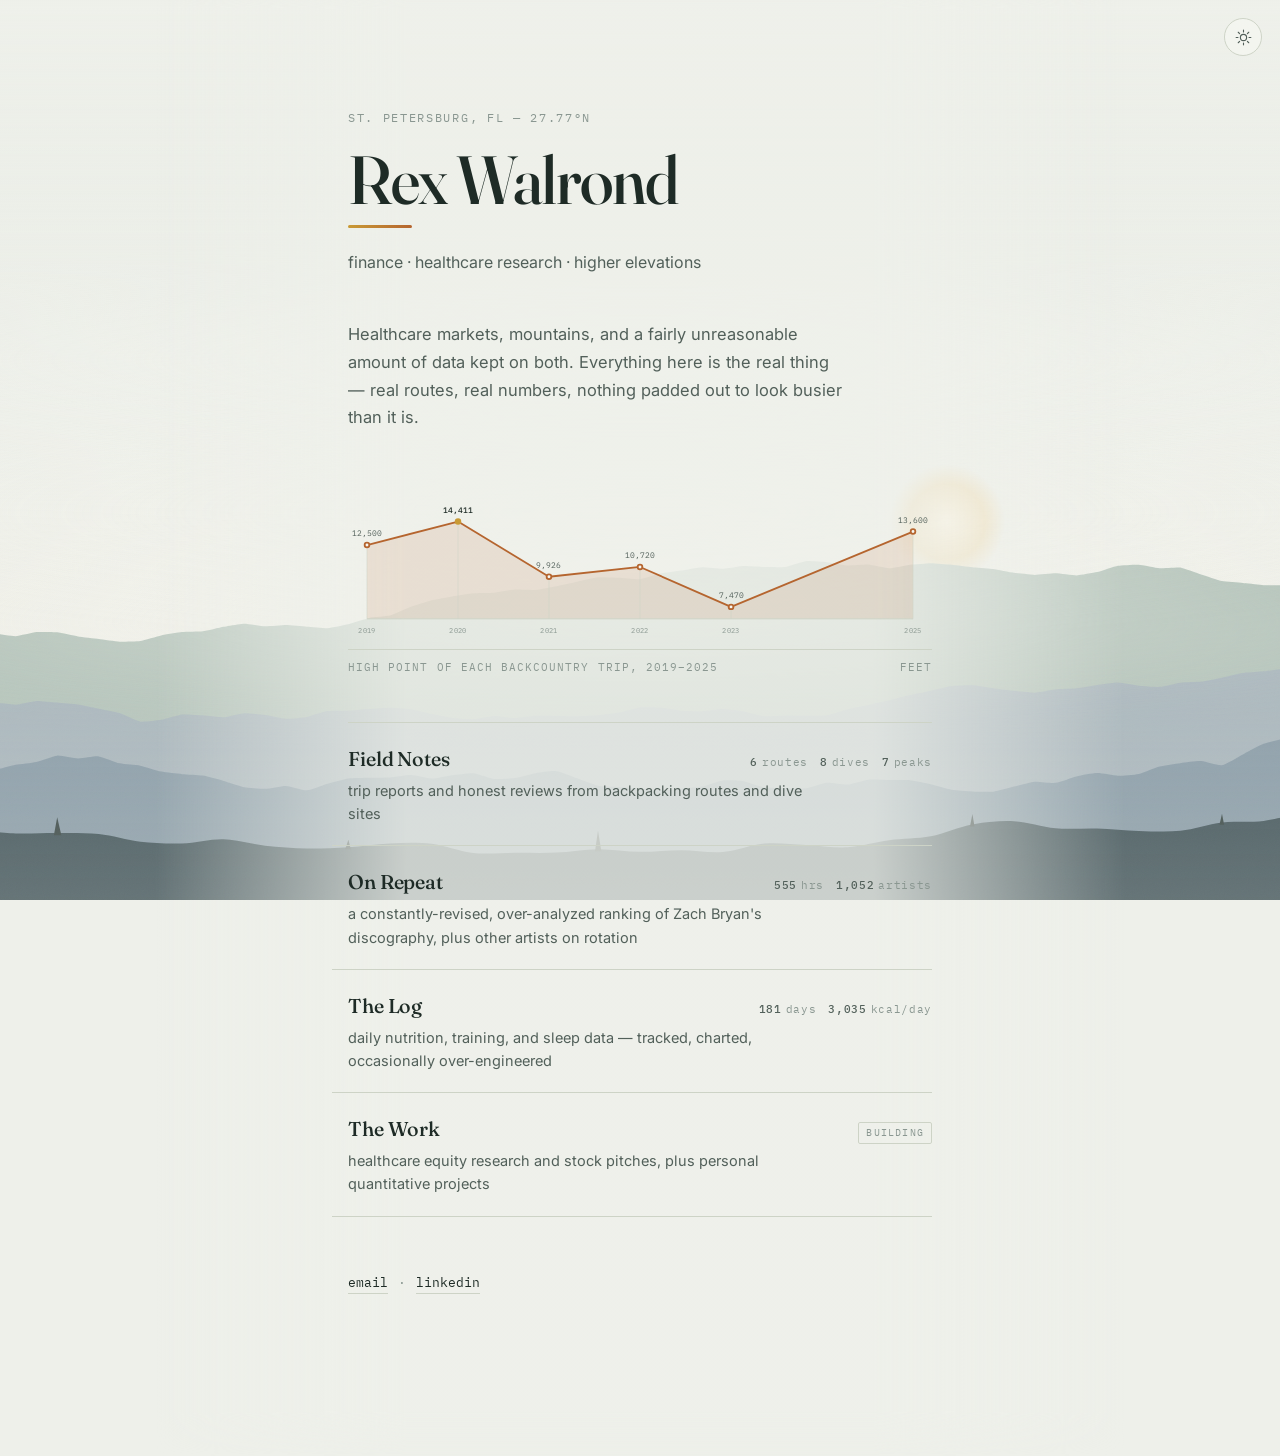
==== commit 59837fac: "Bring back the theme toggle Restores the in-page control removed two commits ago. The default still " ====
--- a/index.html
+++ b/index.html
@@ -8,6 +8,18 @@
 <link rel="preconnect" href="https://fonts.googleapis.com">
 <link rel="preconnect" href="https://fonts.gstatic.com" crossorigin>
 <link rel="stylesheet" href="assets/style.css">
+<script>
+/* Theme, before first paint. chrome.js owns the toggle and re-applies this on
+   load; doing it here too stops a pinned dusk theme flashing light while the
+   stylesheet and scripts are still arriving. */
+(function () {
+  try {
+    var t = localStorage.getItem('rw-theme');
+    if (t === 'light' || t === 'dusk') document.documentElement.setAttribute('data-theme', t);
+  } catch (e) {}
+})();
+</script>
+
 <!-- Shared link previews. Without these the site unfurls as a bare URL
      in Slack, LinkedIn and iMessage. og.png is generated from _og.html;
      see CLAUDE.md before regenerating it. -->
--- a/assets/style.css
+++ b/assets/style.css
@@ -86,7 +86,7 @@
    preference does not match this query and keeps the light palette, which is
    the intended fallback. */
 @media (prefers-color-scheme: dark) {
-  :root {
+  :root:not([data-theme="light"]) {
     color-scheme: dark;
 
     --bg: #10171a;
@@ -145,6 +145,68 @@
   }
 }
 
+/* The same dusk values, pinned by the toggle rather than the system. Kept as
+   a duplicate on purpose: CSS cannot share a body between a media query and
+   an attribute selector without a preprocessor, and this file has no build
+   step. Edit both, or neither. */
+:root[data-theme="dusk"] {
+  color-scheme: dark;
+
+  --bg: #10171a;
+  --paper: #182125;
+  --ink: #e6ece7;
+  --ink-soft: #a6b4ad;
+  --ink-faint: #6d7c76;
+  --line: #2b3a38;
+  --blue: #7ea9c9;
+  --ember: #e08a4e;
+  --pine: #5ea07f;
+  --gold: #dfb75c;
+
+  --panel: rgba(24, 33, 37, 0.66);
+  --panel-solid: #182125;
+  --shade: rgba(230, 236, 231, 0.05);
+--shadow: rgba(0, 0, 0, 0.55);
+--shadow-strong: rgba(0, 0, 0, 0.68);
+  --shadow: rgba(0, 0, 0, 0.55);
+  --shadow-strong: rgba(0, 0, 0, 0.68);
+
+  --sky-top: #0a1013;
+  --sky-mid: #10171a;
+  --sky-low: #1a2124;
+  --ridge-1: #1e333b;
+  --scrim: rgba(16, 23, 26, 0.62);
+  --ridge-2: #16262d;
+  --ridge-3: #101c22;
+  --ridge-4: #080f13;
+  --tree: #050a0d;
+  --glow-hot: rgba(224, 138, 78, 0.20);
+  --glow-mid: rgba(126, 169, 201, 0.10);
+  --mist-color: rgba(126, 169, 201, 0.13);
+  --star-alpha: 1;
+  --celestial: radial-gradient(circle, rgba(232, 240, 240, 0.92) 0%, rgba(198, 216, 224, 0.4) 40%, rgba(198, 216, 224, 0) 68%);
+  --celestial-top: 17%;
+  --celestial-left: 78%;
+  --celestial-size: 9vh;
+  --veil: linear-gradient(180deg, var(--bg) 0%, rgba(16, 23, 26, 0.34) 30%, rgba(16, 23, 26, 0.04) 58%, rgba(16, 23, 26, 0.42) 100%);
+  --grain-alpha: 0.05;
+
+  --water-hi: #16323c;
+  --water-lo: #071820;
+  --shaft-color: rgba(168, 214, 226, 0.22);
+  --mote-color: rgba(198, 232, 238, 0.5);
+  --snow-flake: rgba(226, 238, 240, 0.8);
+
+  --fmap-sea-hi: #123845;
+  --fmap-sea-lo: #030d12;
+  --fmap-land: #27453c;
+  --fmap-coast: color-mix(in srgb, var(--pine) 75%, var(--bg));
+  --fmap-state: color-mix(in srgb, var(--pine) 46%, transparent);
+  --fmap-grat: color-mix(in srgb, var(--blue) 20%, transparent);
+--plot-grid: color-mix(in srgb, var(--blue) 17%, transparent);
+  --plot-grid: color-mix(in srgb, var(--blue) 17%, transparent);
+}
+
 * { box-sizing: border-box; }
 
 html {
@@ -190,16 +252,26 @@
 }
 
 @media (prefers-color-scheme: dark) {
-  :root[data-scene="depth"] {
+  :root:not([data-theme="light"])[data-scene="depth"] {
     --veil: linear-gradient(180deg, rgba(10, 34, 43, 0.82) 0%, rgba(8, 28, 36, 0.34) 30%, rgba(7, 24, 32, 0.06) 58%, rgba(4, 16, 22, 0.66) 100%);
     --scrim: rgba(7, 26, 34, 0.66);
   }
-  :root[data-scene="snow"] {
+  :root:not([data-theme="light"])[data-scene="snow"] {
     --veil: linear-gradient(180deg, rgba(14, 24, 30, 0.74) 0%, rgba(14, 24, 30, 0.3) 30%, rgba(14, 24, 30, 0.04) 58%, rgba(12, 20, 26, 0.56) 100%);
     --scrim: rgba(14, 24, 30, 0.62);
   }
 }
 
+
+:root[data-theme="dusk"][data-scene="depth"] {
+  --veil: linear-gradient(180deg, rgba(10, 34, 43, 0.82) 0%, rgba(8, 28, 36, 0.34) 30%, rgba(7, 24, 32, 0.06) 58%, rgba(4, 16, 22, 0.66) 100%);
+  --scrim: rgba(7, 26, 34, 0.66);
+}
+
+:root[data-theme="dusk"][data-scene="snow"] {
+  --veil: linear-gradient(180deg, rgba(14, 24, 30, 0.74) 0%, rgba(14, 24, 30, 0.3) 30%, rgba(14, 24, 30, 0.04) 58%, rgba(12, 20, 26, 0.56) 100%);
+  --scrim: rgba(14, 24, 30, 0.62);
+}
 
 /* ------------------------- background scene system ------------------------- */
 /* Markup is generated by assets/chrome.js from <body data-scene>. Scenes stack
@@ -506,6 +578,45 @@
   .ridges { height: 48vh; min-height: 240px; }
   .glow { width: 86vw; height: 30vh; }
   .celestial { --celestial-size: 11vh; }
+}
+
+/* ------------------------------- theme toggle ------------------------------- */
+
+.theme-toggle {
+  position: fixed;
+  right: 18px;
+  top: 18px;
+  z-index: 40;
+  width: 38px;
+  height: 38px;
+  display: grid;
+  place-items: center;
+  padding: 0;
+  border: 1px solid var(--line);
+  border-radius: 50%;
+  background: var(--panel);
+  backdrop-filter: blur(9px);
+  -webkit-backdrop-filter: blur(9px);
+  color: var(--ink-soft);
+  cursor: pointer;
+  transition: color 0.2s ease, border-color 0.2s ease, transform 0.2s ease, background 0.3s ease;
+}
+.theme-toggle:hover {
+  color: var(--ember);
+  border-color: color-mix(in srgb, var(--ember) 48%, var(--line));
+  transform: translateY(-1px);
+}
+.theme-toggle svg { width: 17px; height: 17px; fill: none; stroke: currentColor; stroke-width: 1.6; stroke-linecap: round; }
+
+/* system → sun with rays; light → bare sun; dusk → moon */
+.theme-toggle .t-moon { display: none; }
+.theme-toggle[data-mode="light"] .t-rays { opacity: 0.35; }
+.theme-toggle[data-mode="dusk"] .t-sun,
+.theme-toggle[data-mode="dusk"] .t-rays { display: none; }
+.theme-toggle[data-mode="dusk"] .t-moon { display: block; }
+
+@media (max-width: 640px) {
+  .theme-toggle { right: 12px; top: 12px; width: 34px; height: 34px; }
 }
 
 /* ---------------------------- reveal-on-scroll ---------------------------- */
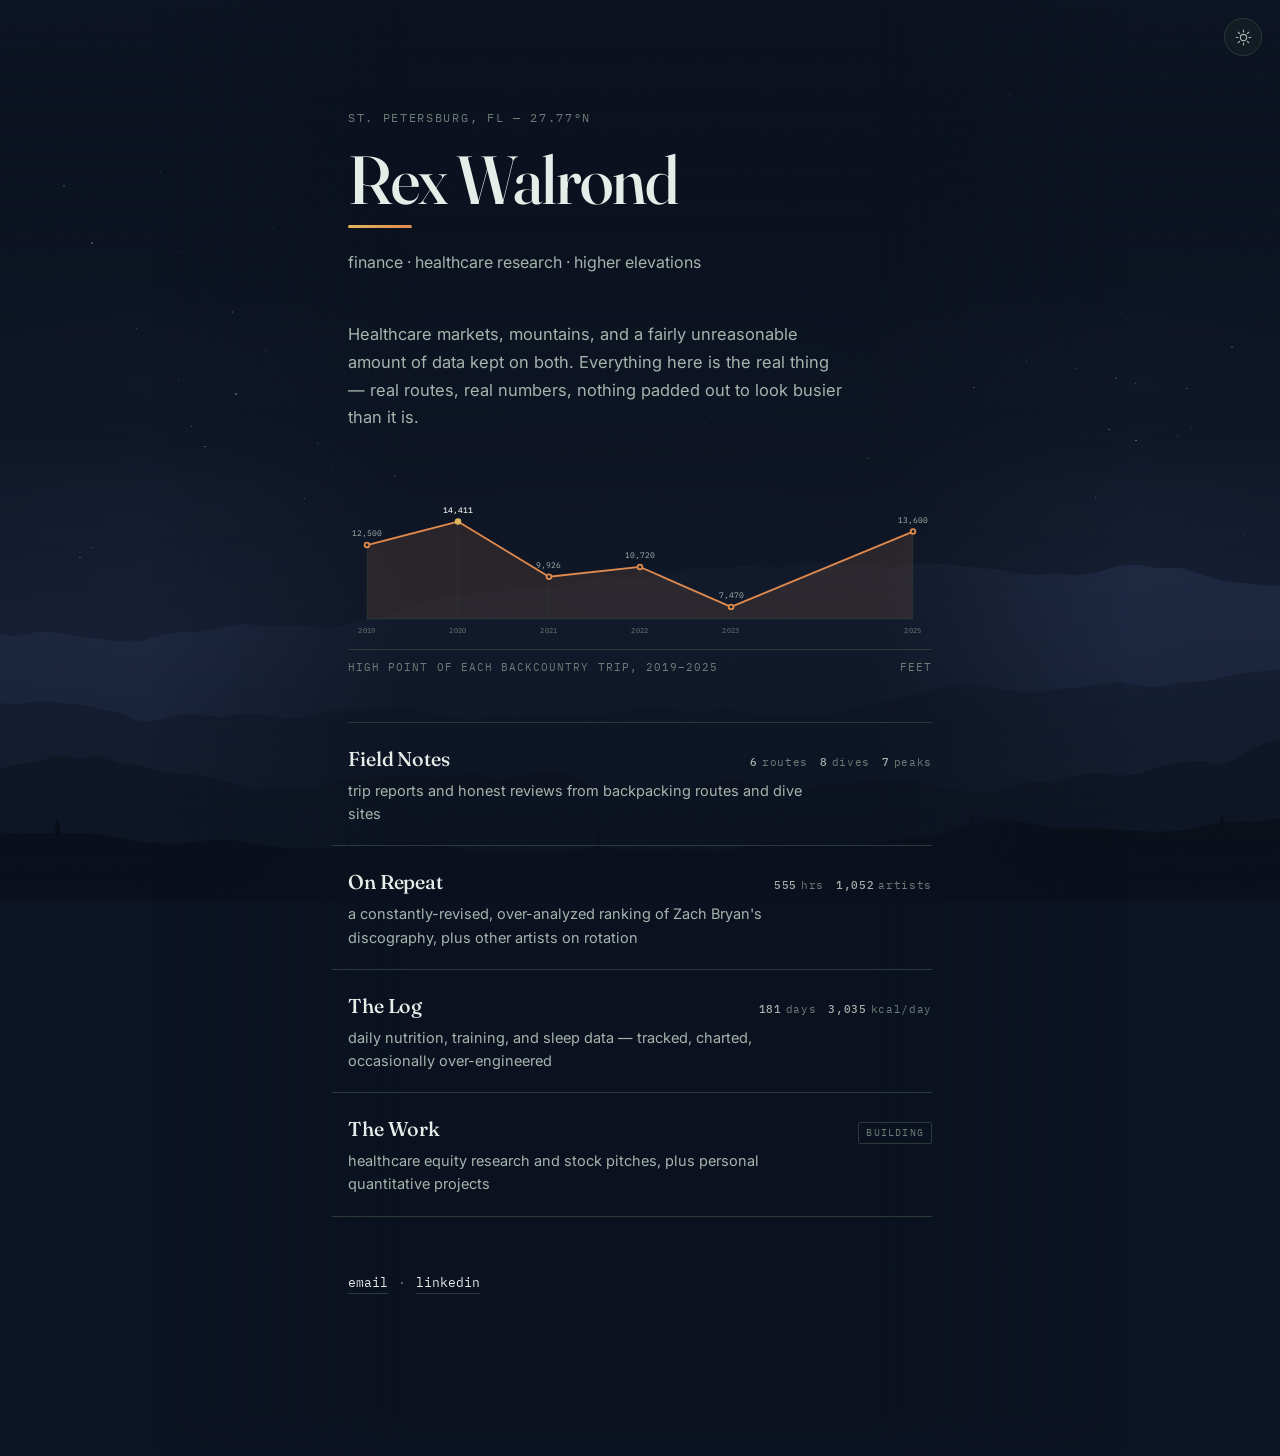
==== commit 2c680507: "Drive the palette from the real sky over St. Petersburg The site's colour is now a function of where" ====
--- a/index.html
+++ b/index.html
@@ -8,17 +8,7 @@
 <link rel="preconnect" href="https://fonts.googleapis.com">
 <link rel="preconnect" href="https://fonts.gstatic.com" crossorigin>
 <link rel="stylesheet" href="assets/style.css">
-<script>
-/* Theme, before first paint. chrome.js owns the toggle and re-applies this on
-   load; doing it here too stops a pinned dusk theme flashing light while the
-   stylesheet and scripts are still arriving. */
-(function () {
-  try {
-    var t = localStorage.getItem('rw-theme');
-    if (t === 'light' || t === 'dusk') document.documentElement.setAttribute('data-theme', t);
-  } catch (e) {}
-})();
-</script>
+<script src="assets/sky.js"></script>
 
 <!-- Shared link previews. Without these the site unfurls as a bare URL
      in Slack, LinkedIn and iMessage. og.png is generated from _og.html;
--- a/assets/style.css
+++ b/assets/style.css
@@ -14,7 +14,9 @@
    ridges go to silhouette, the sunrise glow becomes moonlight, and the stars
    that are always in the markup finally have somewhere dark to show up.
    Scene colours are tokens too, so the four backgrounds re-theme for free.
-   Which of the two is showing is decided solely by prefers-color-scheme. */
+   Which sky is showing is decided by where the sun actually is over St.
+   Petersburg, Florida — see assets/sky.js. Ten phases, cut on solar altitude
+   rather than clock time, so the site tracks the seasons. */
 
 :root {
   color-scheme: light;
@@ -82,131 +84,6 @@
   --measure: 640px;
 }
 
-/* Dusk — purely a function of the operating system. A browser that reports no
-   preference does not match this query and keeps the light palette, which is
-   the intended fallback. */
-@media (prefers-color-scheme: dark) {
-  :root:not([data-theme="light"]) {
-    color-scheme: dark;
-
-    --bg: #10171a;
-    --paper: #182125;
-    --ink: #e6ece7;
-    --ink-soft: #a6b4ad;
-    --ink-faint: #6d7c76;
-    --line: #2b3a38;
-    --blue: #7ea9c9;
-    --ember: #e08a4e;
-    --pine: #5ea07f;
-    --gold: #dfb75c;
-
-    --panel: rgba(24, 33, 37, 0.66);
-    --panel-solid: #182125;
-    --shade: rgba(230, 236, 231, 0.05);
-  --shadow: rgba(0, 0, 0, 0.55);
-  --shadow-strong: rgba(0, 0, 0, 0.68);
-    --shadow: rgba(0, 0, 0, 0.55);
-    --shadow-strong: rgba(0, 0, 0, 0.68);
-
-    --sky-top: #0a1013;
-    --sky-mid: #10171a;
-    --sky-low: #1a2124;
-    --ridge-1: #1e333b;
-    --scrim: rgba(16, 23, 26, 0.62);
-    --ridge-2: #16262d;
-    --ridge-3: #101c22;
-    --ridge-4: #080f13;
-    --tree: #050a0d;
-    --glow-hot: rgba(224, 138, 78, 0.20);
-    --glow-mid: rgba(126, 169, 201, 0.10);
-    --mist-color: rgba(126, 169, 201, 0.13);
-    --star-alpha: 1;
-    --celestial: radial-gradient(circle, rgba(232, 240, 240, 0.92) 0%, rgba(198, 216, 224, 0.4) 40%, rgba(198, 216, 224, 0) 68%);
-    --celestial-top: 17%;
-    --celestial-left: 78%;
-    --celestial-size: 9vh;
-    --veil: linear-gradient(180deg, var(--bg) 0%, rgba(16, 23, 26, 0.34) 30%, rgba(16, 23, 26, 0.04) 58%, rgba(16, 23, 26, 0.42) 100%);
-    --grain-alpha: 0.05;
-
-    --water-hi: #16323c;
-    --water-lo: #071820;
-    --shaft-color: rgba(168, 214, 226, 0.22);
-    --mote-color: rgba(198, 232, 238, 0.5);
-    --snow-flake: rgba(226, 238, 240, 0.8);
-
-    --fmap-sea-hi: #123845;
-    --fmap-sea-lo: #030d12;
-    --fmap-land: #27453c;
-    --fmap-coast: color-mix(in srgb, var(--pine) 75%, var(--bg));
-    --fmap-state: color-mix(in srgb, var(--pine) 46%, transparent);
-    --fmap-grat: color-mix(in srgb, var(--blue) 20%, transparent);
-  --plot-grid: color-mix(in srgb, var(--blue) 17%, transparent);
-    --plot-grid: color-mix(in srgb, var(--blue) 17%, transparent);
-  }
-}
-
-/* The same dusk values, pinned by the toggle rather than the system. Kept as
-   a duplicate on purpose: CSS cannot share a body between a media query and
-   an attribute selector without a preprocessor, and this file has no build
-   step. Edit both, or neither. */
-:root[data-theme="dusk"] {
-  color-scheme: dark;
-
-  --bg: #10171a;
-  --paper: #182125;
-  --ink: #e6ece7;
-  --ink-soft: #a6b4ad;
-  --ink-faint: #6d7c76;
-  --line: #2b3a38;
-  --blue: #7ea9c9;
-  --ember: #e08a4e;
-  --pine: #5ea07f;
-  --gold: #dfb75c;
-
-  --panel: rgba(24, 33, 37, 0.66);
-  --panel-solid: #182125;
-  --shade: rgba(230, 236, 231, 0.05);
---shadow: rgba(0, 0, 0, 0.55);
---shadow-strong: rgba(0, 0, 0, 0.68);
-  --shadow: rgba(0, 0, 0, 0.55);
-  --shadow-strong: rgba(0, 0, 0, 0.68);
-
-  --sky-top: #0a1013;
-  --sky-mid: #10171a;
-  --sky-low: #1a2124;
-  --ridge-1: #1e333b;
-  --scrim: rgba(16, 23, 26, 0.62);
-  --ridge-2: #16262d;
-  --ridge-3: #101c22;
-  --ridge-4: #080f13;
-  --tree: #050a0d;
-  --glow-hot: rgba(224, 138, 78, 0.20);
-  --glow-mid: rgba(126, 169, 201, 0.10);
-  --mist-color: rgba(126, 169, 201, 0.13);
-  --star-alpha: 1;
-  --celestial: radial-gradient(circle, rgba(232, 240, 240, 0.92) 0%, rgba(198, 216, 224, 0.4) 40%, rgba(198, 216, 224, 0) 68%);
-  --celestial-top: 17%;
-  --celestial-left: 78%;
-  --celestial-size: 9vh;
-  --veil: linear-gradient(180deg, var(--bg) 0%, rgba(16, 23, 26, 0.34) 30%, rgba(16, 23, 26, 0.04) 58%, rgba(16, 23, 26, 0.42) 100%);
-  --grain-alpha: 0.05;
-
-  --water-hi: #16323c;
-  --water-lo: #071820;
-  --shaft-color: rgba(168, 214, 226, 0.22);
-  --mote-color: rgba(198, 232, 238, 0.5);
-  --snow-flake: rgba(226, 238, 240, 0.8);
-
-  --fmap-sea-hi: #123845;
-  --fmap-sea-lo: #030d12;
-  --fmap-land: #27453c;
-  --fmap-coast: color-mix(in srgb, var(--pine) 75%, var(--bg));
-  --fmap-state: color-mix(in srgb, var(--pine) 46%, transparent);
-  --fmap-grat: color-mix(in srgb, var(--blue) 20%, transparent);
---plot-grid: color-mix(in srgb, var(--blue) 17%, transparent);
-  --plot-grid: color-mix(in srgb, var(--blue) 17%, transparent);
-}
-
 * { box-sizing: border-box; }
 
 html {
@@ -234,45 +111,6 @@
   border-radius: 2px;
 }
 
-/* ------------------------- scene-scoped atmosphere ------------------------- */
-/* chrome.js mirrors the active scene onto <html data-scene>, so the veil and
-   the reading-column scrim can take the scene's cast. This is what makes
-   switching to Dive feel like the whole page went underwater rather than just
-   the strip of art behind it. Placed after the theme blocks so these win, and
-   the dusk variants carry an extra attribute to win in turn. */
-
-:root[data-scene="depth"] {
-  --veil: linear-gradient(180deg, rgba(188, 214, 219, 0.88) 0%, rgba(188, 214, 219, 0.3) 26%, rgba(120, 160, 172, 0.08) 54%, rgba(93, 141, 156, 0.42) 100%);
-  --scrim: rgba(224, 238, 240, 0.78);
-}
-
-:root[data-scene="snow"] {
-  --veil: linear-gradient(180deg, rgba(228, 236, 238, 0.9) 0%, rgba(228, 236, 238, 0.42) 28%, rgba(210, 224, 228, 0.1) 56%, rgba(196, 213, 219, 0.4) 100%);
-  --scrim: rgba(238, 243, 244, 0.78);
-}
-
-@media (prefers-color-scheme: dark) {
-  :root:not([data-theme="light"])[data-scene="depth"] {
-    --veil: linear-gradient(180deg, rgba(10, 34, 43, 0.82) 0%, rgba(8, 28, 36, 0.34) 30%, rgba(7, 24, 32, 0.06) 58%, rgba(4, 16, 22, 0.66) 100%);
-    --scrim: rgba(7, 26, 34, 0.66);
-  }
-  :root:not([data-theme="light"])[data-scene="snow"] {
-    --veil: linear-gradient(180deg, rgba(14, 24, 30, 0.74) 0%, rgba(14, 24, 30, 0.3) 30%, rgba(14, 24, 30, 0.04) 58%, rgba(12, 20, 26, 0.56) 100%);
-    --scrim: rgba(14, 24, 30, 0.62);
-  }
-}
-
-
-:root[data-theme="dusk"][data-scene="depth"] {
-  --veil: linear-gradient(180deg, rgba(10, 34, 43, 0.82) 0%, rgba(8, 28, 36, 0.34) 30%, rgba(7, 24, 32, 0.06) 58%, rgba(4, 16, 22, 0.66) 100%);
-  --scrim: rgba(7, 26, 34, 0.66);
-}
-
-:root[data-theme="dusk"][data-scene="snow"] {
-  --veil: linear-gradient(180deg, rgba(14, 24, 30, 0.74) 0%, rgba(14, 24, 30, 0.3) 30%, rgba(14, 24, 30, 0.04) 58%, rgba(12, 20, 26, 0.56) 100%);
-  --scrim: rgba(14, 24, 30, 0.62);
-}
-
 /* ------------------------- background scene system ------------------------- */
 /* Markup is generated by assets/chrome.js from <body data-scene>. Scenes stack
    in the same fixed layer and cross-fade, so a page can change weather without
@@ -346,17 +184,42 @@
 /* The treeline rides the nearest ridge, so it shares its parallax depth. */
 .treeline { z-index: 1; }
 
+/* The disc is placed by chrome.js from the sun's (or moon's) real azimuth and
+   altitude, so it sits where the body actually is in the sky over Florida. The
+   left/top custom properties are only the no-JS fallback. */
 .celestial {
   position: absolute;
   left: var(--celestial-left, 50%);
-  top: var(--celestial-top);
+  top: var(--celestial-top, 40%);
   width: var(--celestial-size);
   height: var(--celestial-size);
   transform: translate(-50%, -50%);
   background: var(--celestial);
   border-radius: 50%;
   z-index: 1;
-  transition: top 0.6s ease, width 0.6s ease, height 0.6s ease;
+  transition: top 1.2s ease, left 1.2s ease, width 1.2s ease, height 1.2s ease,
+              opacity 1.2s ease, background 1.2s ease;
+}
+
+/* The moon carries its real phase: a second disc in the sky colour slides
+   across the first, so the lit limb is the crescent that is actually up.
+   --moon-shift is 0% at full and ±100% at new. */
+.celestial.is-moon::after {
+  content: '';
+  position: absolute;
+  inset: -2%;
+  border-radius: 50%;
+  background: var(--sky-mid);
+  transform: translateX(var(--moon-shift, 0%));
+  transition: transform 1.2s ease, background 1.2s ease;
+}
+.celestial.is-moon {
+  overflow: hidden;
+  box-shadow: 0 0 5vh 1vh rgba(226, 238, 242, 0.09);
+}
+
+@media (prefers-reduced-motion: reduce) {
+  .celestial, .celestial.is-moon::after { transition: none; }
 }
 
 .glow {
@@ -609,11 +472,12 @@
 .theme-toggle svg { width: 17px; height: 17px; fill: none; stroke: currentColor; stroke-width: 1.6; stroke-linecap: round; }
 
 /* system → sun with rays; light → bare sun; dusk → moon */
+/* auto → sun with rays (the sky is running); day → bare sun; night → moon */
 .theme-toggle .t-moon { display: none; }
-.theme-toggle[data-mode="light"] .t-rays { opacity: 0.35; }
-.theme-toggle[data-mode="dusk"] .t-sun,
-.theme-toggle[data-mode="dusk"] .t-rays { display: none; }
-.theme-toggle[data-mode="dusk"] .t-moon { display: block; }
+.theme-toggle[data-mode="day"] .t-rays { opacity: 0.32; }
+.theme-toggle[data-mode="night"] .t-sun,
+.theme-toggle[data-mode="night"] .t-rays { display: none; }
+.theme-toggle[data-mode="night"] .t-moon { display: block; }
 
 @media (max-width: 640px) {
   .theme-toggle { right: 12px; top: 12px; width: 34px; height: 34px; }
@@ -3492,3 +3356,354 @@
   .link-head { flex-direction: column; gap: 6px; }
   .link-stat { font-size: 10.5px; gap: 10px; }
 }
+
+/* ========================= the sky, by time of day ========================= */
+/* assets/sky.js puts the current phase on <html data-sky> and a coarse
+   light/dark flag on <html data-dark>. Everything below is token overrides.
+   Two base palettes carry the text and surfaces; ten sky blocks carry the
+   atmosphere. Nothing here reads the clock — the phase is a function of the
+   sun's real altitude over St. Petersburg.
+   Keep the two concerns separate: if you find yourself writing a text colour
+   inside a sky block, it probably belongs in one of the two base blocks. */
+
+/* ------------------------------ base: daylight ------------------------------ */
+
+:root[data-dark="false"] {
+  color-scheme: light;
+  --ink: #1e2b26;
+  --ink-soft: #52605a;
+  --ink-faint: #8a9791;
+  --line: #cdd3c6;
+  --paper: #f6f7f2;
+  --panel: rgba(246, 247, 242, 0.72);
+  --panel-solid: #f6f7f2;
+  --shade: rgba(30, 43, 38, 0.045);
+  --shadow: rgba(30, 43, 38, 0.35);
+  --shadow-strong: rgba(30, 43, 38, 0.45);
+  --grain-alpha: 0.032;
+}
+
+/* ------------------------------- base: dark ------------------------------- */
+
+:root[data-dark="true"] {
+  color-scheme: dark;
+  --ink: #e6ece7;
+  --ink-soft: #a6b4ad;
+  --ink-faint: #6d7c76;
+  --line: #2b3a38;
+  --paper: #182125;
+  --panel: rgba(24, 33, 37, 0.66);
+  --panel-solid: #182125;
+  --shade: rgba(230, 236, 231, 0.05);
+  --shadow: rgba(0, 0, 0, 0.55);
+  --shadow-strong: rgba(0, 0, 0, 0.68);
+  --grain-alpha: 0.05;
+  --blue: #7ea9c9;
+  --ember: #e08a4e;
+  --pine: #5ea07f;
+  --gold: #dfb75c;
+  --fmap-sea-hi: #123845;
+  --fmap-sea-lo: #030d12;
+  --fmap-land: #27453c;
+  --fmap-coast: color-mix(in srgb, var(--pine) 75%, var(--bg));
+  --fmap-state: color-mix(in srgb, var(--pine) 46%, transparent);
+  --fmap-grat: color-mix(in srgb, var(--blue) 20%, transparent);
+  --plot-grid: color-mix(in srgb, var(--blue) 17%, transparent);
+}
+
+/* --------------------------------- night --------------------------------- */
+/* Sun more than 18° down: astronomical night. Full stars, moon, ridges read as
+   cut paper against the sky. */
+
+:root[data-sky="night"] {
+  --bg: #080d12;
+  --sky-top: #05090d;
+  --sky-mid: #080d12;
+  --sky-low: #0d1620;
+  --ridge-1: #16242c;
+  --ridge-2: #111c24;
+  --ridge-3: #0b141b;
+  --ridge-4: #060b10;
+  --tree: #04080c;
+  --glow-hot: rgba(126, 169, 201, 0.08);
+  --glow-mid: rgba(126, 169, 201, 0.04);
+  --mist-color: rgba(126, 169, 201, 0.10);
+  --star-alpha: 1;
+  --celestial: radial-gradient(circle, rgba(236, 242, 242, 0.95) 0%, rgba(198, 216, 224, 0.34) 42%, rgba(198, 216, 224, 0) 68%);
+  --celestial-size: 8vh;
+  --veil: linear-gradient(180deg, var(--bg) 0%, rgba(8, 13, 18, 0.52) 28%, rgba(8, 13, 18, 0.06) 56%, rgba(8, 13, 18, 0.46) 100%);
+  --scrim: rgba(8, 13, 18, 0.66);
+}
+
+/* ---------------------------------- dawn ---------------------------------- */
+/* Astronomical and nautical dawn. The east edge is just going indigo; most of
+   the stars are still up. */
+
+:root[data-sky="dawn"] {
+  --bg: #0b1220;
+  --sky-top: #070c17;
+  --sky-mid: #0d1526;
+  --sky-low: #1e2a42;
+  --ridge-1: #1c2940;
+  --ridge-2: #151f33;
+  --ridge-3: #0e1726;
+  --ridge-4: #070c16;
+  --tree: #050911;
+  --glow-hot: rgba(94, 132, 186, 0.22);
+  --glow-mid: rgba(94, 132, 186, 0.09);
+  --mist-color: rgba(120, 150, 190, 0.13);
+  --star-alpha: 0.72;
+  --celestial: radial-gradient(circle, rgba(228, 236, 240, 0.8) 0%, rgba(190, 210, 224, 0.26) 42%, rgba(190, 210, 224, 0) 68%);
+  --celestial-size: 7vh;
+  --veil: linear-gradient(180deg, var(--bg) 0%, rgba(11, 18, 32, 0.5) 28%, rgba(11, 18, 32, 0.06) 56%, rgba(11, 18, 32, 0.44) 100%);
+  --scrim: rgba(10, 16, 28, 0.66);
+}
+
+/* ------------------------------- first light ------------------------------- */
+/* Civil dawn: the blue hour turning rose at the horizon, last stars going. */
+
+:root[data-sky="first-light"] {
+  --bg: #17223a;
+  --sky-top: #101a30;
+  --sky-mid: #1d2a45;
+  --sky-low: #6b5566;
+  --ridge-1: #3b4462;
+  --ridge-2: #2a3250;
+  --ridge-3: #1b2138;
+  --ridge-4: #0e1220;
+  --tree: #0a0d18;
+  --glow-hot: rgba(206, 124, 128, 0.34);
+  --glow-mid: rgba(150, 110, 150, 0.16);
+  --mist-color: rgba(168, 168, 200, 0.16);
+  --star-alpha: 0.26;
+  --celestial: radial-gradient(circle, rgba(255, 214, 186, 0.7) 0%, rgba(226, 150, 130, 0.3) 44%, rgba(226, 150, 130, 0) 70%);
+  --celestial-size: 9vh;
+  --veil: linear-gradient(180deg, var(--bg) 0%, rgba(23, 34, 58, 0.5) 28%, rgba(23, 34, 58, 0.07) 56%, rgba(40, 32, 46, 0.46) 100%);
+  --scrim: rgba(18, 26, 44, 0.68);
+}
+
+/* -------------------------------- sunrise -------------------------------- */
+/* Golden hour, rising. The horizon is the brightest thing on screen and the
+   ridges take a warm rim. */
+
+:root[data-sky="sunrise"] {
+  --bg: #e7dfd5;
+  --sky-top: #8ea2bd;
+  --sky-mid: #d3b79f;
+  --sky-low: #f0c79a;
+  --ridge-1: color-mix(in srgb, #6d7f92 70%, var(--bg));
+  --ridge-2: color-mix(in srgb, #55637a 76%, var(--bg));
+  --ridge-3: #3d4557;
+  --ridge-4: #2a2e3c;
+  --tree: #23262f;
+  --glow-hot: rgba(255, 176, 92, 0.6);
+  --glow-mid: rgba(226, 122, 70, 0.26);
+  --mist-color: rgba(255, 226, 198, 0.5);
+  --star-alpha: 0;
+  --celestial: radial-gradient(circle, rgba(255, 238, 206, 0.98) 0%, rgba(255, 186, 108, 0.6) 40%, rgba(255, 168, 92, 0) 72%);
+  --celestial-size: 14vh;
+  --veil: linear-gradient(180deg, rgba(231, 223, 213, 0.92) 0%, rgba(231, 223, 213, 0.42) 28%, rgba(231, 223, 213, 0.06) 56%, rgba(226, 190, 156, 0.36) 100%);
+  --scrim: rgba(243, 238, 230, 0.8);
+}
+
+/* -------------------------------- morning -------------------------------- */
+/* Sun up and climbing. Clear, cool, the haze not yet built. */
+
+:root[data-sky="morning"] {
+  --bg: #e7ecea;
+  --sky-top: #c2d6e2;
+  --sky-mid: #dee8e8;
+  --sky-low: #edefe6;
+  --ridge-1: color-mix(in srgb, var(--pine) 30%, var(--bg));
+  --ridge-2: color-mix(in srgb, var(--blue) 40%, var(--bg));
+  --ridge-3: color-mix(in srgb, var(--blue) 60%, var(--bg));
+  --ridge-4: color-mix(in srgb, var(--blue) 40%, var(--ink));
+  --tree: color-mix(in srgb, var(--ink) 88%, var(--blue));
+  --glow-hot: rgba(255, 226, 168, 0.4);
+  --glow-mid: rgba(226, 178, 110, 0.13);
+  --mist-color: rgba(250, 252, 250, 0.82);
+  --star-alpha: 0;
+  --celestial: radial-gradient(circle, rgba(255, 250, 232, 0.96) 0%, rgba(252, 226, 164, 0.44) 42%, rgba(252, 226, 164, 0) 70%);
+  --celestial-size: 10vh;
+  --veil: linear-gradient(180deg, var(--bg) 0%, rgba(231, 236, 234, 0.4) 28%, rgba(231, 236, 234, 0.05) 56%, rgba(231, 236, 234, 0.3) 100%);
+  --scrim: rgba(237, 241, 238, 0.76);
+}
+
+/* --------------------------------- midday --------------------------------- */
+/* High sun. Flat, bright, high-key; distance washes out in haze and the
+   ridges lose contrast rather than gaining it. */
+
+:root[data-sky="midday"] {
+  --bg: #eef0ea;
+  --sky-top: #cfe0ea;
+  --sky-mid: #e6edea;
+  --sky-low: #f2f2ea;
+  --ridge-1: color-mix(in srgb, var(--pine) 18%, var(--bg));
+  --ridge-2: color-mix(in srgb, var(--blue) 26%, var(--bg));
+  --ridge-3: color-mix(in srgb, var(--blue) 44%, var(--bg));
+  --ridge-4: color-mix(in srgb, var(--blue) 30%, var(--ink));
+  --tree: color-mix(in srgb, var(--ink) 80%, var(--blue));
+  --glow-hot: rgba(255, 255, 246, 0.5);
+  --glow-mid: rgba(255, 244, 214, 0.16);
+  --mist-color: rgba(255, 255, 255, 0.9);
+  --star-alpha: 0;
+  --celestial: radial-gradient(circle, rgba(255, 255, 252, 1) 0%, rgba(255, 252, 232, 0.5) 34%, rgba(255, 250, 226, 0) 66%);
+  --celestial-size: 7vh;
+  --veil: linear-gradient(180deg, var(--bg) 0%, rgba(238, 240, 234, 0.42) 28%, rgba(238, 240, 234, 0.06) 56%, rgba(238, 240, 234, 0.3) 100%);
+  --scrim: rgba(241, 243, 237, 0.76);
+}
+
+/* ------------------------------- afternoon ------------------------------- */
+/* Falling sun, warmer than the morning it mirrors. */
+
+:root[data-sky="afternoon"] {
+  --bg: #eeece2;
+  --sky-top: #c3d3dd;
+  --sky-mid: #e2e4d9;
+  --sky-low: #f2ead6;
+  --ridge-1: color-mix(in srgb, var(--pine) 26%, var(--bg));
+  --ridge-2: color-mix(in srgb, var(--blue) 36%, var(--bg));
+  --ridge-3: color-mix(in srgb, var(--blue) 56%, var(--bg));
+  --ridge-4: color-mix(in srgb, var(--blue) 38%, var(--ink));
+  --tree: color-mix(in srgb, var(--ink) 86%, var(--blue));
+  --glow-hot: rgba(255, 216, 146, 0.46);
+  --glow-mid: rgba(226, 160, 92, 0.16);
+  --mist-color: rgba(252, 248, 238, 0.8);
+  --star-alpha: 0;
+  --celestial: radial-gradient(circle, rgba(255, 250, 226, 0.97) 0%, rgba(255, 214, 140, 0.46) 42%, rgba(255, 214, 140, 0) 70%);
+  --celestial-size: 11vh;
+  --veil: linear-gradient(180deg, var(--bg) 0%, rgba(238, 236, 226, 0.4) 28%, rgba(238, 236, 226, 0.05) 56%, rgba(238, 232, 214, 0.32) 100%);
+  --scrim: rgba(241, 238, 228, 0.76);
+}
+
+/* --------------------------------- sunset --------------------------------- */
+/* Golden hour, falling. The loudest the palette gets all day. */
+
+:root[data-sky="sunset"] {
+  --bg: #ecdccd;
+  --sky-top: #7b7f9e;
+  --sky-mid: #cf9b83;
+  --sky-low: #f2b076;
+  --ridge-1: color-mix(in srgb, #7a7286 72%, var(--bg));
+  --ridge-2: color-mix(in srgb, #5d5570 78%, var(--bg));
+  --ridge-3: #423c52;
+  --ridge-4: #2c2736;
+  --tree: #241f2b;
+  --glow-hot: rgba(255, 150, 66, 0.68);
+  --glow-mid: rgba(214, 88, 62, 0.3);
+  --mist-color: rgba(255, 214, 186, 0.48);
+  --star-alpha: 0;
+  --celestial: radial-gradient(circle, rgba(255, 234, 192, 0.98) 0%, rgba(255, 158, 74, 0.66) 38%, rgba(246, 126, 66, 0) 72%);
+  --celestial-size: 15vh;
+  --veil: linear-gradient(180deg, rgba(236, 220, 205, 0.92) 0%, rgba(236, 220, 205, 0.42) 28%, rgba(236, 220, 205, 0.06) 56%, rgba(226, 168, 122, 0.36) 100%);
+  --scrim: rgba(245, 236, 226, 0.8);
+}
+
+/* -------------------------------- twilight -------------------------------- */
+/* Civil dusk. Magenta over the horizon, the first stars, the ridges going to
+   silhouette. */
+
+:root[data-sky="twilight"] {
+  --bg: #1d2038;
+  --sky-top: #171a30;
+  --sky-mid: #2c2b48;
+  --sky-low: #7a4f5c;
+  --ridge-1: #443f60;
+  --ridge-2: #302c4c;
+  --ridge-3: #1f1d34;
+  --ridge-4: #11101e;
+  --tree: #0b0a14;
+  --glow-hot: rgba(226, 118, 104, 0.34);
+  --glow-mid: rgba(150, 90, 140, 0.18);
+  --mist-color: rgba(176, 160, 200, 0.15);
+  --star-alpha: 0.34;
+  --celestial: radial-gradient(circle, rgba(255, 196, 160, 0.66) 0%, rgba(226, 122, 110, 0.28) 44%, rgba(226, 122, 110, 0) 70%);
+  --celestial-size: 10vh;
+  --veil: linear-gradient(180deg, var(--bg) 0%, rgba(29, 32, 56, 0.5) 28%, rgba(29, 32, 56, 0.07) 56%, rgba(52, 34, 44, 0.46) 100%);
+  --scrim: rgba(24, 26, 46, 0.68);
+}
+
+/* -------------------------------- nightfall -------------------------------- */
+/* Nautical and astronomical dusk. Colour drains out, stars come up. */
+
+:root[data-sky="nightfall"] {
+  --bg: #0c1322;
+  --sky-top: #070c16;
+  --sky-mid: #0e1626;
+  --sky-low: #202a44;
+  --ridge-1: #1e2942;
+  --ridge-2: #162034;
+  --ridge-3: #0f1726;
+  --ridge-4: #080d16;
+  --tree: #050911;
+  --glow-hot: rgba(150, 110, 150, 0.2);
+  --glow-mid: rgba(110, 100, 160, 0.09);
+  --mist-color: rgba(130, 145, 190, 0.13);
+  --star-alpha: 0.7;
+  --celestial: radial-gradient(circle, rgba(232, 238, 240, 0.82) 0%, rgba(196, 212, 224, 0.28) 42%, rgba(196, 212, 224, 0) 68%);
+  --celestial-size: 8vh;
+  --veil: linear-gradient(180deg, var(--bg) 0%, rgba(12, 19, 34, 0.5) 28%, rgba(12, 19, 34, 0.06) 56%, rgba(12, 19, 34, 0.44) 100%);
+  --scrim: rgba(11, 17, 30, 0.66);
+}
+
+/* ------------------------- scenes, under either sky ------------------------- */
+/* Field Notes' Dive and Ski panels re-cast the whole page. They only need to
+   know whether it is light or dark out, not which of the ten phases. */
+
+:root[data-dark="false"][data-scene="depth"] {
+  --veil: linear-gradient(180deg, rgba(188, 214, 219, 0.88) 0%, rgba(188, 214, 219, 0.3) 26%, rgba(120, 160, 172, 0.08) 54%, rgba(93, 141, 156, 0.42) 100%);
+  --scrim: rgba(224, 238, 240, 0.78);
+}
+:root[data-dark="true"][data-scene="depth"] {
+  --veil: linear-gradient(180deg, rgba(10, 34, 43, 0.82) 0%, rgba(8, 28, 36, 0.34) 30%, rgba(7, 24, 32, 0.06) 58%, rgba(4, 16, 22, 0.66) 100%);
+  --scrim: rgba(7, 26, 34, 0.66);
+}
+:root[data-dark="false"][data-scene="snow"] {
+  --veil: linear-gradient(180deg, rgba(228, 236, 238, 0.9) 0%, rgba(228, 236, 238, 0.42) 28%, rgba(210, 224, 228, 0.1) 56%, rgba(196, 213, 219, 0.4) 100%);
+  --scrim: rgba(238, 243, 244, 0.78);
+}
+:root[data-dark="true"][data-scene="snow"] {
+  --veil: linear-gradient(180deg, rgba(14, 24, 30, 0.74) 0%, rgba(14, 24, 30, 0.3) 30%, rgba(14, 24, 30, 0.04) 58%, rgba(12, 20, 26, 0.56) 100%);
+  --scrim: rgba(14, 24, 30, 0.62);
+}
+
+/* No JS, no data-sky: fall back to honouring the operating system rather than
+   pinning everyone to a daylight palette. */
+@media (prefers-color-scheme: dark) {
+  :root:not([data-sky]) {
+    color-scheme: dark;
+    --bg: #080d12;
+    --ink: #e6ece7;
+    --ink-soft: #a6b4ad;
+    --ink-faint: #6d7c76;
+    --line: #2b3a38;
+    --paper: #182125;
+    --panel: rgba(24, 33, 37, 0.66);
+    --panel-solid: #182125;
+    --shade: rgba(230, 236, 231, 0.05);
+    --sky-top: #05090d;
+    --sky-mid: #080d12;
+    --sky-low: #0d1620;
+    --ridge-1: #16242c;
+    --ridge-2: #111c24;
+    --ridge-3: #0b141b;
+    --ridge-4: #060b10;
+    --tree: #04080c;
+    --star-alpha: 1;
+    --scrim: rgba(8, 13, 18, 0.66);
+  }
+}
+
+/* Phase changes are a slow fade, not a cut — the sky moves in real time and a
+   hard switch at a boundary would be jarring. */
+@media (prefers-reduced-motion: no-preference) {
+  .topo-bg,
+  .scene--alpine .glow,
+  .scene--alpine .celestial,
+  .sky-stars,
+  .ridge-layer path,
+  .treeline path {
+    transition: background 1.2s ease, fill 1.2s ease, opacity 1.2s ease,
+                left 1.2s ease, top 1.2s ease, width 1.2s ease, height 1.2s ease;
+  }
+}
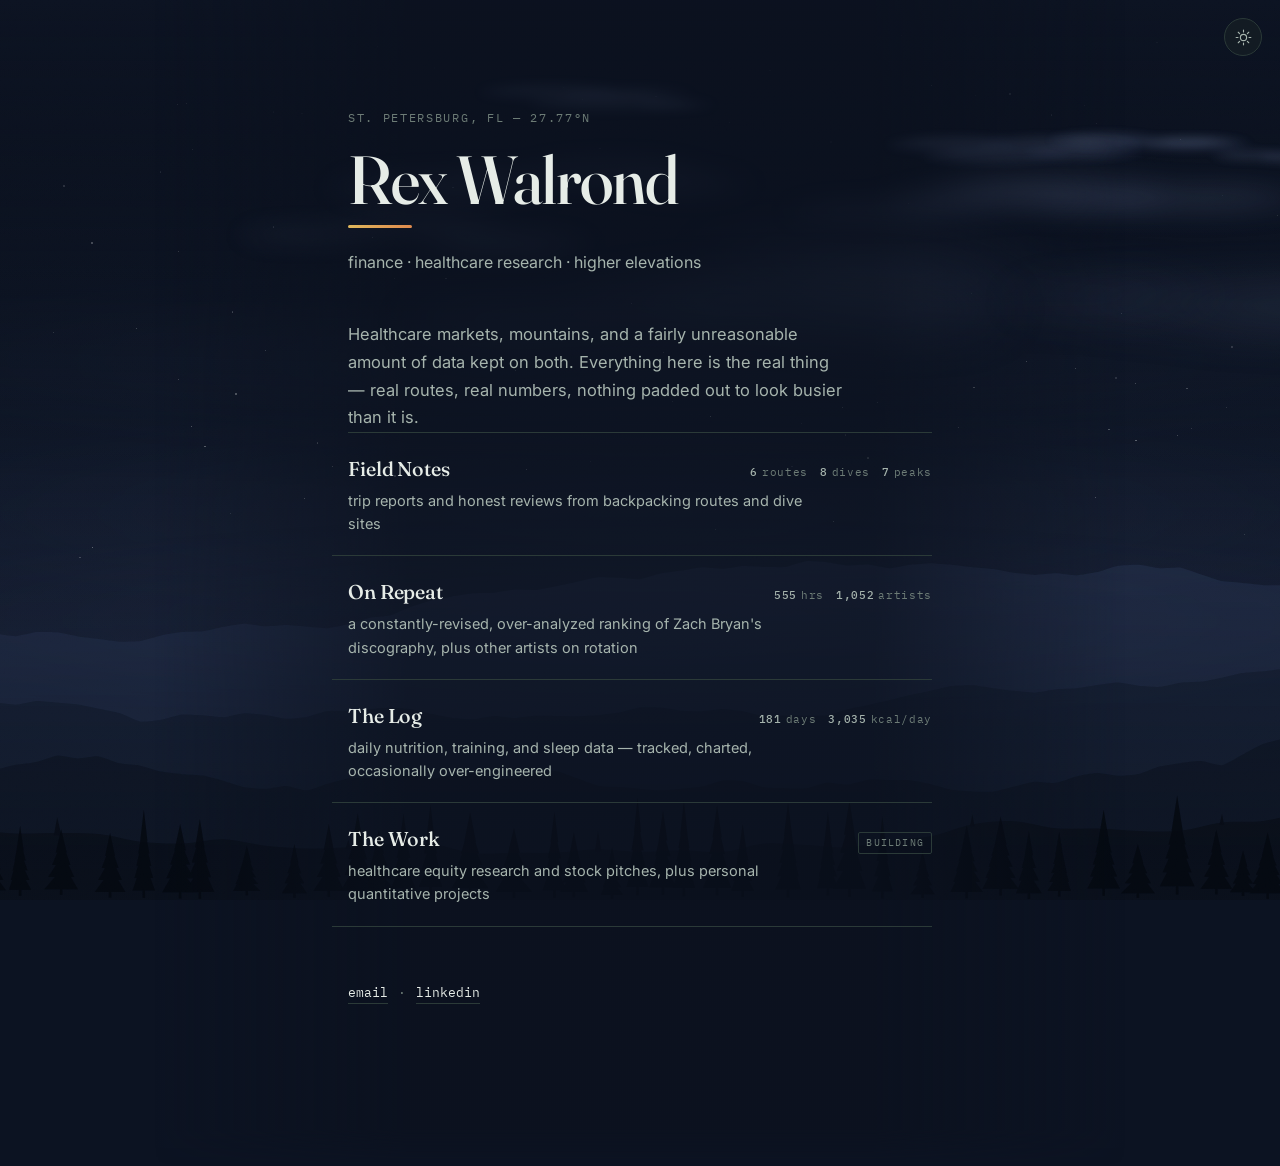
==== commit 3268fbe3: "Give the hub weather, and take the chart off the front door Two changes to index.html, both about wh" ====
--- a/index.html
+++ b/index.html
@@ -29,7 +29,7 @@
 
 <link rel="icon" href="assets/favicon.svg" type="image/svg+xml">
 </head>
-<body data-scene="alpine">
+<body data-scene="alpine" data-ambient="live">
 
 
 <main class="wrap">
@@ -43,13 +43,6 @@
     nothing padded out to look busier than it is.</p>
   </header>
 
-  <figure class="elev-real" data-reveal>
-    <div class="elev-real-plot" id="elevPlot"></div>
-    <figcaption class="elev-real-cap">
-      <span id="elevCap">High point of every backcountry trip, by year</span>
-      <span class="elev-real-unit">feet</span>
-    </figcaption>
-  </figure>
 
   <nav class="links" data-reveal-group>
     <a class="link-row" href="trips.html" data-reveal>
--- a/assets/style.css
+++ b/assets/style.css
@@ -149,7 +149,7 @@
   content: '';
   position: absolute;
   inset: -20%;
-  z-index: 4;
+  z-index: 5;
   opacity: var(--grain-alpha);
   background-image: url("data:image/svg+xml,%3Csvg xmlns='http://www.w3.org/2000/svg' width='220' height='220'%3E%3Cfilter id='n'%3E%3CfeTurbulence type='fractalNoise' baseFrequency='0.82' numOctaves='3' stitchTiles='stitch'/%3E%3C/filter%3E%3Crect width='220' height='220' filter='url(%23n)'/%3E%3C/svg%3E");
   mix-blend-mode: overlay;
@@ -3209,102 +3209,6 @@
   line-height: 1.68;
   color: var(--ink-soft);
   text-wrap: pretty;
-}
-
-/* ------------------- hub: the elevation line, with data ------------------- */
-/* The signature motif finally plots something. Same shape language as the old
-   decorative divider, but every vertex is a real trip high point out of
-   places.js, which is the difference between a chart and a squiggle. */
-
-.elev-real {
-  margin: 54px 0 46px;
-  padding: 0;
-}
-
-.elev-real-plot svg {
-  display: block;
-  width: 100%;
-  height: auto;
-  overflow: visible;
-}
-
-.elev-fill { fill: color-mix(in srgb, var(--ember) 13%, transparent); }
-
-.elev-base {
-  stroke: var(--line);
-  stroke-width: 1;
-  vector-effect: non-scaling-stroke;
-}
-
-.elev-line {
-  fill: none;
-  stroke: var(--ember);
-  stroke-width: 1.8;
-  stroke-linejoin: round;
-  stroke-linecap: round;
-  vector-effect: non-scaling-stroke;
-}
-
-.elev-drop {
-  stroke: var(--line);
-  stroke-width: 1;
-  vector-effect: non-scaling-stroke;
-  opacity: 0.55;
-}
-
-.elev-dot {
-  fill: var(--paper);
-  stroke: var(--ember);
-  stroke-width: 1.8;
-  vector-effect: non-scaling-stroke;
-}
-
-/* the one summited peak gets the gold it gets everywhere else on the site */
-.elev-pt.is-summit .elev-dot { fill: var(--gold); stroke: var(--gold); }
-.elev-pt.is-summit .elev-ft  { fill: var(--ink); font-weight: 500; }
-
-.elev-ft,
-.elev-yr {
-  font-family: var(--font-mono);
-  text-anchor: middle;
-  fill: var(--ink-faint);
-}
-.elev-ft { font-size: 11px; fill: var(--ink-soft); }
-.elev-yr { font-size: 10px; letter-spacing: 0.06em; }
-
-.elev-real-cap {
-  display: flex;
-  justify-content: space-between;
-  align-items: baseline;
-  gap: 16px;
-  margin-top: 10px;
-  padding-top: 9px;
-  border-top: 1px solid var(--line);
-  font-family: var(--font-mono);
-  font-size: 10.5px;
-  letter-spacing: 0.1em;
-  text-transform: uppercase;
-  color: var(--ink-faint);
-}
-
-@media (prefers-reduced-motion: no-preference) {
-  /* the ridge draws itself in when it scrolls into view */
-  .elev-real-plot.is-armed .elev-line { transition: stroke-dashoffset 1.5s cubic-bezier(.3,.7,.2,1); }
-  .elev-real-plot.is-armed .elev-pt { opacity: 0; transition: opacity 0.5s ease; }
-  .elev-real-plot.is-armed.is-drawn .elev-pt { opacity: 1; }
-  .elev-real-plot.is-armed.is-drawn .elev-pt:nth-of-type(1) { transition-delay: 0.45s; }
-  .elev-real-plot.is-armed.is-drawn .elev-pt:nth-of-type(2) { transition-delay: 0.65s; }
-  .elev-real-plot.is-armed.is-drawn .elev-pt:nth-of-type(3) { transition-delay: 0.85s; }
-  .elev-real-plot.is-armed.is-drawn .elev-pt:nth-of-type(4) { transition-delay: 1.05s; }
-  .elev-real-plot.is-armed.is-drawn .elev-pt:nth-of-type(5) { transition-delay: 1.25s; }
-  .elev-real-plot.is-armed.is-drawn .elev-pt:nth-of-type(n+6) { transition-delay: 1.45s; }
-}
-
-@media (max-width: 640px) {
-  .elev-real { margin: 40px 0 34px; }
-  .elev-ft { font-size: 13px; }
-  .elev-yr { font-size: 12px; }
-  .elev-real-cap { font-size: 9.5px; letter-spacing: 0.07em; }
 }
 
 /* --------------------- hub: live figures on each row --------------------- */
@@ -3416,6 +3320,9 @@
    cut paper against the sky. */
 
 :root[data-sky="night"] {
+  --cloud-lit: rgba(150, 172, 196, 0.16);
+  --cloud-shade: rgba(90, 110, 134, 0.10);
+  --windbreak: #04080c;
   --bg: #080d12;
   --sky-top: #05090d;
   --sky-mid: #080d12;
@@ -3440,6 +3347,9 @@
    the stars are still up. */
 
 :root[data-sky="dawn"] {
+  --cloud-lit: rgba(150, 168, 206, 0.20);
+  --cloud-shade: rgba(70, 88, 128, 0.14);
+  --windbreak: #050911;
   --bg: #0b1220;
   --sky-top: #070c17;
   --sky-mid: #0d1526;
@@ -3463,6 +3373,9 @@
 /* Civil dawn: the blue hour turning rose at the horizon, last stars going. */
 
 :root[data-sky="first-light"] {
+  --cloud-lit: rgba(226, 176, 180, 0.34);
+  --cloud-shade: rgba(110, 96, 140, 0.24);
+  --windbreak: #0a0d18;
   --bg: #17223a;
   --sky-top: #101a30;
   --sky-mid: #1d2a45;
@@ -3487,8 +3400,11 @@
    ridges take a warm rim. */
 
 :root[data-sky="sunrise"] {
+  --cloud-lit: rgba(255, 216, 178, 0.82);
+  --cloud-shade: rgba(186, 128, 118, 0.6);
+  --windbreak: #23262f;
   --bg: #e7dfd5;
-  --sky-top: #8ea2bd;
+  --sky-top: #7f97b8;
   --sky-mid: #d3b79f;
   --sky-low: #f0c79a;
   --ridge-1: color-mix(in srgb, #6d7f92 70%, var(--bg));
@@ -3510,8 +3426,11 @@
 /* Sun up and climbing. Clear, cool, the haze not yet built. */
 
 :root[data-sky="morning"] {
+  --cloud-lit: rgba(255, 255, 255, 0.86);
+  --cloud-shade: rgba(150, 174, 196, 0.62);
+  --windbreak: color-mix(in srgb, var(--ink) 88%, var(--blue));
   --bg: #e7ecea;
-  --sky-top: #c2d6e2;
+  --sky-top: #a6c6dd;
   --sky-mid: #dee8e8;
   --sky-low: #edefe6;
   --ridge-1: color-mix(in srgb, var(--pine) 30%, var(--bg));
@@ -3534,8 +3453,11 @@
    ridges lose contrast rather than gaining it. */
 
 :root[data-sky="midday"] {
+  --cloud-lit: rgba(255, 255, 255, 0.92);
+  --cloud-shade: rgba(156, 182, 204, 0.6);
+  --windbreak: color-mix(in srgb, var(--ink) 80%, var(--blue));
   --bg: #eef0ea;
-  --sky-top: #cfe0ea;
+  --sky-top: #a7c8e4;
   --sky-mid: #e6edea;
   --sky-low: #f2f2ea;
   --ridge-1: color-mix(in srgb, var(--pine) 18%, var(--bg));
@@ -3557,8 +3479,11 @@
 /* Falling sun, warmer than the morning it mirrors. */
 
 :root[data-sky="afternoon"] {
+  --cloud-lit: rgba(255, 248, 232, 0.88);
+  --cloud-shade: rgba(168, 168, 158, 0.6);
+  --windbreak: color-mix(in srgb, var(--ink) 86%, var(--blue));
   --bg: #eeece2;
-  --sky-top: #c3d3dd;
+  --sky-top: #aac4d6;
   --sky-mid: #e2e4d9;
   --sky-low: #f2ead6;
   --ridge-1: color-mix(in srgb, var(--pine) 26%, var(--bg));
@@ -3580,8 +3505,11 @@
 /* Golden hour, falling. The loudest the palette gets all day. */
 
 :root[data-sky="sunset"] {
+  --cloud-lit: rgba(255, 198, 150, 0.84);
+  --cloud-shade: rgba(138, 96, 118, 0.62);
+  --windbreak: #241f2b;
   --bg: #ecdccd;
-  --sky-top: #7b7f9e;
+  --sky-top: #6e7396;
   --sky-mid: #cf9b83;
   --sky-low: #f2b076;
   --ridge-1: color-mix(in srgb, #7a7286 72%, var(--bg));
@@ -3604,6 +3532,9 @@
    silhouette. */
 
 :root[data-sky="twilight"] {
+  --cloud-lit: rgba(214, 160, 172, 0.32);
+  --cloud-shade: rgba(96, 82, 124, 0.24);
+  --windbreak: #0b0a14;
   --bg: #1d2038;
   --sky-top: #171a30;
   --sky-mid: #2c2b48;
@@ -3627,6 +3558,9 @@
 /* Nautical and astronomical dusk. Colour drains out, stars come up. */
 
 :root[data-sky="nightfall"] {
+  --cloud-lit: rgba(140, 156, 196, 0.20);
+  --cloud-shade: rgba(70, 84, 124, 0.14);
+  --windbreak: #050911;
   --bg: #0c1322;
   --sky-top: #070c16;
   --sky-mid: #0e1626;
@@ -3707,3 +3641,113 @@
                 left 1.2s ease, top 1.2s ease, width 1.2s ease, height 1.2s ease;
   }
 }
+
+/* ============================ ambient: the hub ============================ */
+/* The home page runs weather; the rest of the site does not. Clouds cross the
+   sky on three depth bands and a near treeline moves in the wind. All of it is
+   CSS keyframes on a fixed, composited layer — no JS frame loop — so it costs
+   effectively nothing to leave running, and it stops completely under
+   prefers-reduced-motion. */
+
+.clouds {
+  position: absolute;
+  inset: 0 0 34% 0;
+  overflow: hidden;
+  z-index: 4;
+  pointer-events: none;
+  /* the veil would erase them against a pale midday sky; mask them out towards
+     the horizon instead so they still fade into the distance */
+  -webkit-mask-image: linear-gradient(180deg, #000 0 58%, transparent 100%);
+  mask-image: linear-gradient(180deg, #000 0 58%, transparent 100%);
+}
+
+.cloud {
+  position: absolute;
+  left: 0;
+  width: 26vw;
+  height: 9vh;
+  transform: translateX(var(--cloud-x, 20vw)) scale(var(--cloud-scale, 1));
+  will-change: transform;
+}
+
+/* far clouds are thinner and paler, near ones heavier and softer-edged */
+.cloud--0 { filter: blur(7px); }
+.cloud--1 { filter: blur(11px); }
+.cloud--2 { filter: blur(16px); }
+
+.puff {
+  position: absolute;
+  border-radius: 50%;
+  background: radial-gradient(ellipse at 44% 26%,
+              var(--cloud-lit, rgba(255,255,255,0.8)) 0%,
+              var(--cloud-lit, rgba(255,255,255,0.8)) 30%,
+              var(--cloud-shade, rgba(190,205,215,0.4)) 66%,
+              transparent 80%);
+}
+
+/* ------------------------------ the windbreak ------------------------------ */
+
+.windbreak {
+  position: absolute;
+  left: -2%;
+  bottom: -1px;
+  width: 104%;
+  height: 16vh;
+  min-height: 96px;
+  /* above the readability veil: this is foreground, and letting the veil wash
+     it flattens it into the distant ridges */
+  z-index: 4;
+  pointer-events: none;
+  opacity: 0.9;
+}
+
+.wb-tree {
+  fill: var(--windbreak, #1b2a24);
+  transform-box: fill-box;
+  transform-origin: 50% 100%;
+}
+
+@media (prefers-reduced-motion: no-preference) {
+  .cloud {
+    animation-name: drift-cloud;
+    animation-timing-function: linear;
+    animation-iteration-count: infinite;
+  }
+
+  /* Each tree leans on its own clock, so the row reads as wind moving through
+     rather than one object rocking. */
+  .wb-tree {
+    animation-name: rustle;
+    animation-timing-function: ease-in-out;
+    animation-iteration-count: infinite;
+    animation-direction: alternate;
+  }
+}
+
+@keyframes drift-cloud {
+  from { transform: translateX(-46vw) scale(var(--cloud-scale, 1)); }
+  to   { transform: translateX(146vw) scale(var(--cloud-scale, 1)); }
+}
+
+@keyframes rustle {
+  from { transform: rotate(calc(var(--sway, 1.4deg) * -1)); }
+  to   { transform: rotate(var(--sway, 1.4deg)); }
+}
+
+/* The near trees sit in front of everything, so they take the strongest
+   parallax of any layer. */
+@media (prefers-reduced-motion: no-preference) {
+  .windbreak {
+    transform: translate3d(calc(var(--parallax-x, 0) * 26px),
+                           calc(var(--parallax-y, 0) * 11px + var(--scroll-y, 0) * -104px), 0);
+    transition: transform 0.28s ease-out;
+  }
+}
+
+@media (max-width: 640px) {
+  /* fewer, bigger, slower: a phone doesn't need nine clouds and shouldn't pay
+     for nine composited layers */
+  .cloud--0 { display: none; }
+  .cloud { width: 46vw; }
+  .windbreak { height: 15vh; min-height: 84px; }
+}
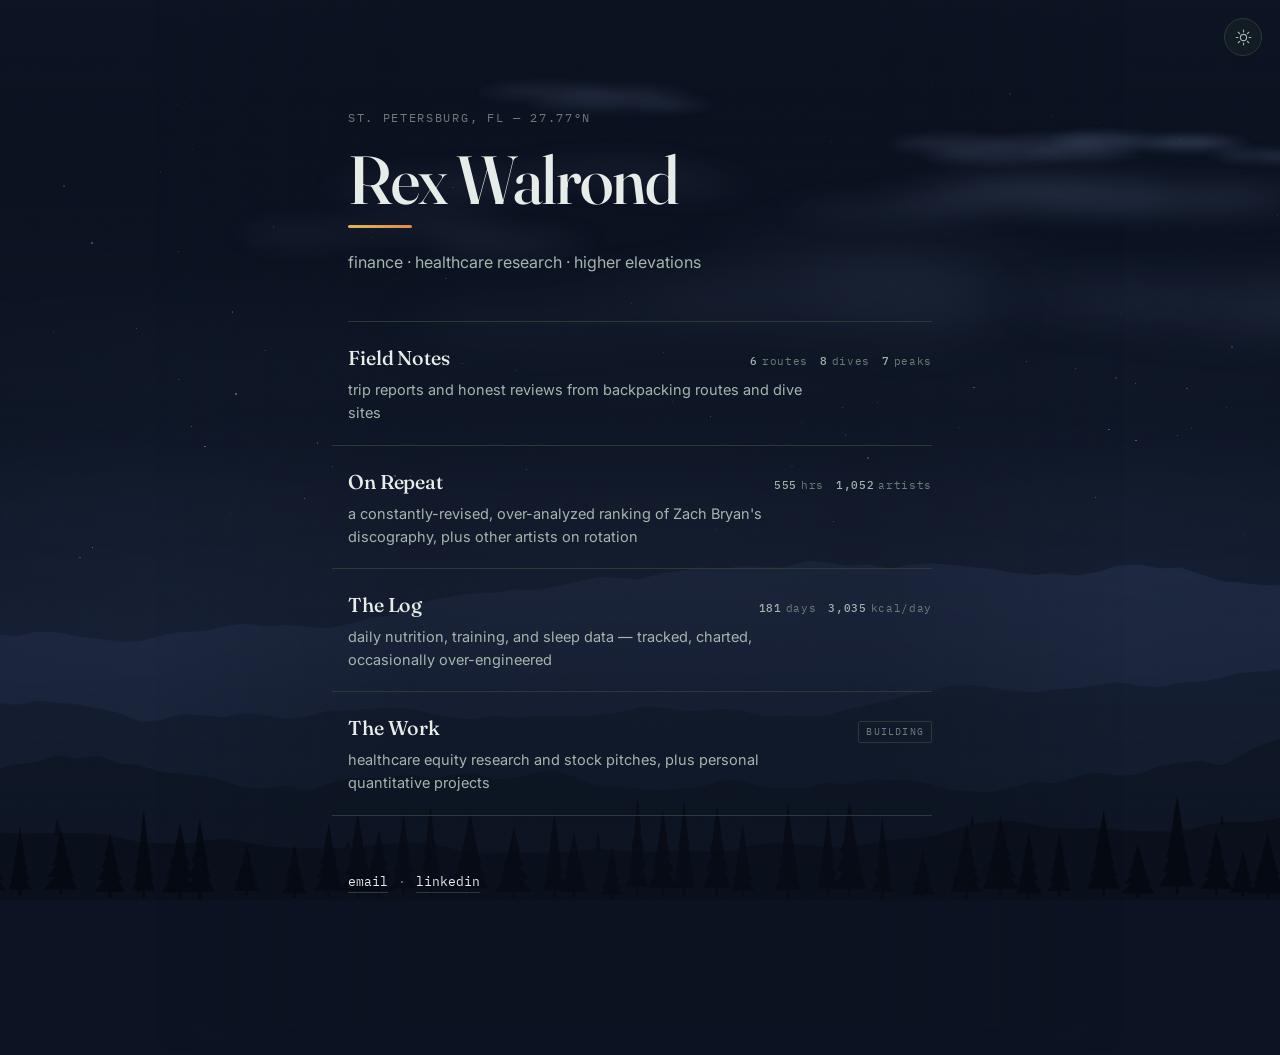
==== commit 3c0bce64: "Drop the bio paragraph from the hub Rex wanted the front page cleaner. The header is now eyebrow, na" ====
--- a/index.html
+++ b/index.html
@@ -38,11 +38,7 @@
     <h1 class="name">Rex Walrond</h1>
     <div class="name-accent" aria-hidden="true"></div>
     <p class="tagline">finance · healthcare research · higher elevations</p>
-    <p class="intro">Healthcare markets, mountains, and a fairly unreasonable amount of data
-    kept on both. Everything here is the real thing &mdash; real routes, real numbers,
-    nothing padded out to look busier than it is.</p>
   </header>
-
 
   <nav class="links" data-reveal-group>
     <a class="link-row" href="trips.html" data-reveal>
--- a/assets/style.css
+++ b/assets/style.css
@@ -201,25 +201,41 @@
               opacity 1.2s ease, background 1.2s ease;
 }
 
-/* The moon carries its real phase: a second disc in the sky colour slides
-   across the first, so the lit limb is the crescent that is actually up.
-   --moon-shift is 0% at full and ±100% at new. */
-.celestial.is-moon::after {
-  content: '';
+/* The moon carries its real phase, drawn by chrome.js as two arcs: the outer
+   limb and the elliptical terminator. The div keeps its radial gradient as the
+   halo; the SVG inside is the disc itself. */
+.celestial.is-moon {
+  background: radial-gradient(circle, rgba(226, 238, 242, 0.16) 0%, rgba(226, 238, 242, 0) 66%);
+  /* Above the atmospheric veil. It cannot get above the reading column's
+     scrim — .wrap is a higher stacking context than the whole background — so
+     the dark phases keep their scrim light instead. A heavy night scrim turns
+     a white lunar disc into grey and the phase stops reading. */
+  z-index: 4;
+}
+
+.moon-disc {
   position: absolute;
-  inset: -2%;
-  border-radius: 50%;
-  background: var(--sky-mid);
-  transform: translateX(var(--moon-shift, 0%));
-  transition: transform 1.2s ease, background 1.2s ease;
-}
-.celestial.is-moon {
-  overflow: hidden;
-  box-shadow: 0 0 5vh 1vh rgba(226, 238, 242, 0.09);
+  inset: 0;
+  width: 100%;
+  height: 100%;
+  overflow: visible;
+}
+
+/* the unlit disc stays faintly visible — earthshine, and it keeps the moon
+   from looking like a bite has been taken out of the sky */
+.moon-dark {
+  fill: color-mix(in srgb, var(--sky-mid) 72%, #cfe0ea);
+  opacity: 0.32;
+}
+
+.moon-lit {
+  fill: #f2f6f6;
+  filter: drop-shadow(0 0 2.5px rgba(232, 242, 246, 0.6));
+  transition: d 1.2s ease;
 }
 
 @media (prefers-reduced-motion: reduce) {
-  .celestial, .celestial.is-moon::after { transition: none; }
+  .celestial, .moon-lit { transition: none; }
 }
 
 .glow {
@@ -479,8 +495,13 @@
 .theme-toggle[data-mode="night"] .t-rays { display: none; }
 .theme-toggle[data-mode="night"] .t-moon { display: block; }
 
+/* On a phone the toggle stops being fixed and scrolls away with the header.
+   A 34px disc pinned to the corner of a 390px screen lands on whatever is
+   right-aligned further down the page — the unit on a chart, the rating on a
+   coverage row — and covers it. There is nowhere on a narrow screen it can
+   float without hitting something, so it rides the page instead. */
 @media (max-width: 640px) {
-  .theme-toggle { right: 12px; top: 12px; width: 34px; height: 34px; }
+  .theme-toggle { position: absolute; right: 12px; top: 12px; width: 36px; height: 36px; }
 }
 
 /* ---------------------------- reveal-on-scroll ---------------------------- */
@@ -540,6 +561,15 @@
 
 @media (max-width: 640px) {
   .wrap { padding: 14vw 22px 16vw; }
+
+  /* The fade is a percentage of the scrim's own width, so on a phone the
+     26% ramp ate 100px of a 390px screen at each end and the text nearest
+     the margins sat on bare background — legible over sky, not over the
+     hub's treeline. Narrow the ramp; the column needs the cover more than
+     it needs the soft edge. */
+  .wrap::before {
+    background: linear-gradient(90deg, transparent 0%, var(--scrim) 7%, var(--scrim) 93%, transparent 100%);
+  }
 }
 
 .eyebrow {
@@ -757,6 +787,11 @@
   margin-bottom: 40px;
 }
 .back-link:hover { color: var(--ember); }
+
+@media (max-width: 640px) {
+  /* 12px of mono is a 19px-tall tap target; give it the padding to clear 40. */
+  .back-link { padding: 11px 2px; margin: -11px 0 30px; }
+}
 
 .page-head h1 {
   font-family: var(--font-display);
@@ -1262,9 +1297,9 @@
   .trip-toggle-btn {
     flex: 1 1 0;
     min-width: 0;
-    padding: 10px 4px;
-    font-size: 10.5px;
-    letter-spacing: 0.04em;
+    padding: 13px 4px;
+    font-size: 11.5px;
+    letter-spacing: 0.02em;
   }
 }
 
@@ -1710,8 +1745,8 @@
 
 @media (max-width: 640px) {
   .chart-grid { grid-template-columns: 1fr; gap: 22px; }
-  .range-bar { gap: 10px; }
-  .range-btn { padding: 7px 11px; font-size: 10px; }
+  .range-bar { gap: 8px; }
+  .range-btn { padding: 11px 14px; font-size: 11px; }
   .chart { height: 104px; }
   .chart-stats { gap: 10px 14px; }
 }
@@ -1935,7 +1970,7 @@
 @media (max-width: 640px) {
   .tabbar { gap: 20px; }
   .tabbar-label { font-size: 17px; }
-  .tabbar-meta { font-size: 9.5px; letter-spacing: 0.06em; }
+  .tabbar-meta { font-size: 10.5px; letter-spacing: 0.04em; }
 }
 
 /* ==================== On Repeat: listening snapshot ==================== */
@@ -2747,6 +2782,17 @@
   .rank-controls-bar { row-gap: 12px; }
   .rank-move { opacity: 1; }
   .rank-del { opacity: 1; }
+
+  /* Dragging is off on touch, so these arrows are the only way to reorder a
+     track on a phone — and they were 22x13. Give each one a proper target and
+     let the pair span the row. */
+  .rank-move { flex: 0 0 38px; justify-content: center; gap: 2px; }
+  .rank-move button { font-size: 12px; padding: 10px 0; width: 38px; }
+
+  .rank-seg button { font-size: 11px; padding: 10px 14px; }
+  .rank-text-btn { font-size: 11px; padding: 10px 0; }
+  .rank-search { font-size: 16px; padding-block: 10px; }
+  .rank-num { font-size: 14px; min-height: 34px; }
 }
 
 /* ------------------------- Field Notes: the map ------------------------- */
@@ -2765,7 +2811,7 @@
 }
 
 @media (max-width: 640px) {
-  .map-section { --bleed: calc(100vw - 24px); margin-bottom: 34px; }
+  .map-section { --bleed: calc(100vw - 16px); margin-bottom: 34px; }
 }
 
 .map-intro {
@@ -3073,9 +3119,17 @@
 }
 
 @media (max-width: 640px) {
-  .fmap-bar { gap: 10px; }
-  .fmap-chip, .fmap-view { font-size: 10.5px; padding: 5px 10px; }
+  .fmap-bar { gap: 10px 12px; }
+  /* These were shrunk for the narrow column and came out 24px tall, which is
+     a hard thing to hit with a thumb and a hard thing to read at 10.5px.
+     Touch wants them bigger than the desktop version, not smaller. */
+  .fmap-chip, .fmap-view {
+    font-size: 11.5px;
+    padding: 10px 14px;
+    letter-spacing: 0.06em;
+  }
   .fmap-card-stats { gap: 16px; }
+  .fmap-legend { gap: 8px 14px; font-size: 10.5px; }
   .fmap-tip { display: none; }
 }
 
@@ -3135,7 +3189,7 @@
   text-anchor: middle;
   font-family: var(--font-mono);
   font-size: 12px;
-  font-weight: 500;
+  font-weight: 600;
   fill: var(--paper);
   pointer-events: none;
 }
@@ -3196,8 +3250,16 @@
 .fmap-stage.is-panning .fmap-pin-body { transition: none; }
 
 @media (max-width: 640px) {
-  .fmap-zoom { right: 7px; bottom: 7px; gap: 6px; }
-  .fmap-zoom-btn { width: 40px; height: 40px; font-size: 17px; }
+  /* Stacked, these were 132px of a 256px plate and sat over Africa with two
+     markers behind them. In a row along the bottom edge they stay thumb-sized
+     and cover a strip of sea instead. */
+  .fmap-zoom {
+    right: 8px;
+    bottom: 8px;
+    grid-auto-flow: column;
+    gap: 7px;
+  }
+  .fmap-zoom-btn { width: 38px; height: 38px; font-size: 17px; }
 }
 
 /* ------------------------------ hub: intro ------------------------------ */
@@ -3258,7 +3320,7 @@
 @media (max-width: 640px) {
   /* stacked, because a row that wraps mid-figure reads worse than two lines */
   .link-head { flex-direction: column; gap: 6px; }
-  .link-stat { font-size: 10.5px; gap: 10px; }
+  .link-stat { font-size: 11px; gap: 10px; }
 }
 
 /* ========================= the sky, by time of day ========================= */
@@ -3339,7 +3401,7 @@
   --celestial: radial-gradient(circle, rgba(236, 242, 242, 0.95) 0%, rgba(198, 216, 224, 0.34) 42%, rgba(198, 216, 224, 0) 68%);
   --celestial-size: 8vh;
   --veil: linear-gradient(180deg, var(--bg) 0%, rgba(8, 13, 18, 0.52) 28%, rgba(8, 13, 18, 0.06) 56%, rgba(8, 13, 18, 0.46) 100%);
-  --scrim: rgba(8, 13, 18, 0.66);
+  --scrim: rgba(8, 13, 18, 0.26);
 }
 
 /* ---------------------------------- dawn ---------------------------------- */
@@ -3366,7 +3428,7 @@
   --celestial: radial-gradient(circle, rgba(228, 236, 240, 0.8) 0%, rgba(190, 210, 224, 0.26) 42%, rgba(190, 210, 224, 0) 68%);
   --celestial-size: 7vh;
   --veil: linear-gradient(180deg, var(--bg) 0%, rgba(11, 18, 32, 0.5) 28%, rgba(11, 18, 32, 0.06) 56%, rgba(11, 18, 32, 0.44) 100%);
-  --scrim: rgba(10, 16, 28, 0.66);
+  --scrim: rgba(10, 16, 28, 0.3);
 }
 
 /* ------------------------------- first light ------------------------------- */
@@ -3392,7 +3454,7 @@
   --celestial: radial-gradient(circle, rgba(255, 214, 186, 0.7) 0%, rgba(226, 150, 130, 0.3) 44%, rgba(226, 150, 130, 0) 70%);
   --celestial-size: 9vh;
   --veil: linear-gradient(180deg, var(--bg) 0%, rgba(23, 34, 58, 0.5) 28%, rgba(23, 34, 58, 0.07) 56%, rgba(40, 32, 46, 0.46) 100%);
-  --scrim: rgba(18, 26, 44, 0.68);
+  --scrim: rgba(18, 26, 44, 0.36);
 }
 
 /* -------------------------------- sunrise -------------------------------- */
@@ -3426,26 +3488,26 @@
 /* Sun up and climbing. Clear, cool, the haze not yet built. */
 
 :root[data-sky="morning"] {
-  --cloud-lit: rgba(255, 255, 255, 0.86);
-  --cloud-shade: rgba(150, 174, 196, 0.62);
+  --cloud-lit: rgba(248, 252, 253, 0.84);
+  --cloud-shade: rgba(146, 172, 194, 0.62);
   --windbreak: color-mix(in srgb, var(--ink) 88%, var(--blue));
-  --bg: #e7ecea;
-  --sky-top: #a6c6dd;
-  --sky-mid: #dee8e8;
-  --sky-low: #edefe6;
+  --bg: #e0e7e8;
+  --sky-top: #97b9d6;
+  --sky-mid: #ccdce0;
+  --sky-low: #dee7e8;
   --ridge-1: color-mix(in srgb, var(--pine) 30%, var(--bg));
   --ridge-2: color-mix(in srgb, var(--blue) 40%, var(--bg));
   --ridge-3: color-mix(in srgb, var(--blue) 60%, var(--bg));
   --ridge-4: color-mix(in srgb, var(--blue) 40%, var(--ink));
   --tree: color-mix(in srgb, var(--ink) 88%, var(--blue));
-  --glow-hot: rgba(255, 226, 168, 0.4);
-  --glow-mid: rgba(226, 178, 110, 0.13);
-  --mist-color: rgba(250, 252, 250, 0.82);
+  --glow-hot: rgba(214, 234, 244, 0.34);
+  --glow-mid: rgba(186, 212, 230, 0.12);
+  --mist-color: rgba(228, 240, 244, 0.78);
   --star-alpha: 0;
-  --celestial: radial-gradient(circle, rgba(255, 250, 232, 0.96) 0%, rgba(252, 226, 164, 0.44) 42%, rgba(252, 226, 164, 0) 70%);
+  --celestial: radial-gradient(circle, rgba(247, 252, 254, 0.94) 0%, rgba(206, 230, 244, 0.42) 42%, rgba(206, 230, 244, 0) 70%);
   --celestial-size: 10vh;
-  --veil: linear-gradient(180deg, var(--bg) 0%, rgba(231, 236, 234, 0.4) 28%, rgba(231, 236, 234, 0.05) 56%, rgba(231, 236, 234, 0.3) 100%);
-  --scrim: rgba(237, 241, 238, 0.76);
+  --veil: linear-gradient(180deg, var(--bg) 0%, rgba(224, 231, 232, 0.4) 28%, rgba(224, 231, 232, 0.05) 56%, rgba(224, 231, 232, 0.3) 100%);
+  --scrim: rgba(226, 233, 234, 0.78);
 }
 
 /* --------------------------------- midday --------------------------------- */
@@ -3453,52 +3515,52 @@
    ridges lose contrast rather than gaining it. */
 
 :root[data-sky="midday"] {
-  --cloud-lit: rgba(255, 255, 255, 0.92);
-  --cloud-shade: rgba(156, 182, 204, 0.6);
+  --cloud-lit: rgba(250, 253, 255, 0.86);
+  --cloud-shade: rgba(138, 166, 190, 0.6);
   --windbreak: color-mix(in srgb, var(--ink) 80%, var(--blue));
-  --bg: #eef0ea;
-  --sky-top: #a7c8e4;
-  --sky-mid: #e6edea;
-  --sky-low: #f2f2ea;
+  --bg: #dce4e7;
+  --sky-top: #8cb2d3;
+  --sky-mid: #c3d6dd;
+  --sky-low: #dae3e6;
   --ridge-1: color-mix(in srgb, var(--pine) 18%, var(--bg));
   --ridge-2: color-mix(in srgb, var(--blue) 26%, var(--bg));
   --ridge-3: color-mix(in srgb, var(--blue) 44%, var(--bg));
   --ridge-4: color-mix(in srgb, var(--blue) 30%, var(--ink));
   --tree: color-mix(in srgb, var(--ink) 80%, var(--blue));
-  --glow-hot: rgba(255, 255, 246, 0.5);
-  --glow-mid: rgba(255, 244, 214, 0.16);
-  --mist-color: rgba(255, 255, 255, 0.9);
+  --glow-hot: rgba(206, 230, 244, 0.34);
+  --glow-mid: rgba(178, 206, 228, 0.12);
+  --mist-color: rgba(222, 236, 242, 0.76);
   --star-alpha: 0;
-  --celestial: radial-gradient(circle, rgba(255, 255, 252, 1) 0%, rgba(255, 252, 232, 0.5) 34%, rgba(255, 250, 226, 0) 66%);
+  --celestial: radial-gradient(circle, rgba(246, 252, 255, 0.95) 0%, rgba(200, 226, 244, 0.4) 36%, rgba(200, 226, 244, 0) 68%);
   --celestial-size: 7vh;
-  --veil: linear-gradient(180deg, var(--bg) 0%, rgba(238, 240, 234, 0.42) 28%, rgba(238, 240, 234, 0.06) 56%, rgba(238, 240, 234, 0.3) 100%);
-  --scrim: rgba(241, 243, 237, 0.76);
+  --veil: linear-gradient(180deg, var(--bg) 0%, rgba(220, 228, 231, 0.42) 28%, rgba(220, 228, 231, 0.06) 56%, rgba(220, 228, 231, 0.3) 100%);
+  --scrim: rgba(222, 231, 234, 0.78);
 }
 
 /* ------------------------------- afternoon ------------------------------- */
 /* Falling sun, warmer than the morning it mirrors. */
 
 :root[data-sky="afternoon"] {
-  --cloud-lit: rgba(255, 248, 232, 0.88);
-  --cloud-shade: rgba(168, 168, 158, 0.6);
+  --cloud-lit: rgba(252, 251, 244, 0.84);
+  --cloud-shade: rgba(162, 166, 162, 0.6);
   --windbreak: color-mix(in srgb, var(--ink) 86%, var(--blue));
-  --bg: #eeece2;
-  --sky-top: #aac4d6;
-  --sky-mid: #e2e4d9;
-  --sky-low: #f2ead6;
+  --bg: #e2e5e1;
+  --sky-top: #9db8cc;
+  --sky-mid: #d1d9d8;
+  --sky-low: #e3e3da;
   --ridge-1: color-mix(in srgb, var(--pine) 26%, var(--bg));
   --ridge-2: color-mix(in srgb, var(--blue) 36%, var(--bg));
   --ridge-3: color-mix(in srgb, var(--blue) 56%, var(--bg));
   --ridge-4: color-mix(in srgb, var(--blue) 38%, var(--ink));
   --tree: color-mix(in srgb, var(--ink) 86%, var(--blue));
-  --glow-hot: rgba(255, 216, 146, 0.46);
-  --glow-mid: rgba(226, 160, 92, 0.16);
-  --mist-color: rgba(252, 248, 238, 0.8);
+  --glow-hot: rgba(240, 226, 190, 0.34);
+  --glow-mid: rgba(206, 178, 140, 0.13);
+  --mist-color: rgba(234, 240, 240, 0.76);
   --star-alpha: 0;
-  --celestial: radial-gradient(circle, rgba(255, 250, 226, 0.97) 0%, rgba(255, 214, 140, 0.46) 42%, rgba(255, 214, 140, 0) 70%);
+  --celestial: radial-gradient(circle, rgba(253, 250, 238, 0.95) 0%, rgba(240, 214, 164, 0.42) 42%, rgba(240, 214, 164, 0) 70%);
   --celestial-size: 11vh;
-  --veil: linear-gradient(180deg, var(--bg) 0%, rgba(238, 236, 226, 0.4) 28%, rgba(238, 236, 226, 0.05) 56%, rgba(238, 232, 214, 0.32) 100%);
-  --scrim: rgba(241, 238, 228, 0.76);
+  --veil: linear-gradient(180deg, var(--bg) 0%, rgba(226, 229, 225, 0.4) 28%, rgba(226, 229, 225, 0.05) 56%, rgba(226, 229, 225, 0.32) 100%);
+  --scrim: rgba(228, 231, 227, 0.78);
 }
 
 /* --------------------------------- sunset --------------------------------- */
@@ -3551,7 +3613,7 @@
   --celestial: radial-gradient(circle, rgba(255, 196, 160, 0.66) 0%, rgba(226, 122, 110, 0.28) 44%, rgba(226, 122, 110, 0) 70%);
   --celestial-size: 10vh;
   --veil: linear-gradient(180deg, var(--bg) 0%, rgba(29, 32, 56, 0.5) 28%, rgba(29, 32, 56, 0.07) 56%, rgba(52, 34, 44, 0.46) 100%);
-  --scrim: rgba(24, 26, 46, 0.68);
+  --scrim: rgba(24, 26, 46, 0.52);
 }
 
 /* -------------------------------- nightfall -------------------------------- */
@@ -3577,7 +3639,7 @@
   --celestial: radial-gradient(circle, rgba(232, 238, 240, 0.82) 0%, rgba(196, 212, 224, 0.28) 42%, rgba(196, 212, 224, 0) 68%);
   --celestial-size: 8vh;
   --veil: linear-gradient(180deg, var(--bg) 0%, rgba(12, 19, 34, 0.5) 28%, rgba(12, 19, 34, 0.06) 56%, rgba(12, 19, 34, 0.44) 100%);
-  --scrim: rgba(11, 17, 30, 0.66);
+  --scrim: rgba(11, 17, 30, 0.3);
 }
 
 /* ------------------------- scenes, under either sky ------------------------- */
@@ -3751,3 +3813,41 @@
   .cloud { width: 46vw; }
   .windbreak { height: 15vh; min-height: 84px; }
 }
+
+/* ---------------------- phones: legibility floors ----------------------- */
+/* Mono runs small by design here — eyebrows, units, tags and column heads are
+   meant to sit under the thing they label, not compete with it. Several had
+   drifted to 9.5 and 10px, which is fine on a desktop at arm's length and not
+   fine on a phone. These lift the smallest of them to 11px without touching
+   the desktop sizes, and widen the letter-spacing back out so the extra size
+   does not make them look crowded. */
+@media (max-width: 640px) {
+  .chart-unit,
+  .cov-rating,
+  .cov-disclaimer,
+  .range-meta,
+  .status-tag,
+  .link-flag,
+  .pick-eyebrow { font-size: 11px; }
+
+  /* The figure captions under a stat run smaller still — 9px on The Log's
+     avg/median/low/high and 9.5px on a trip's distance/gain/high point. */
+  .chart-stats small,
+  .trip-stats small,
+  .trip-tag,
+  .rank-tag,
+  .rank-storage-note,
+  .trip-note,
+  .ch-rank, .ch-track, .ch-dur { font-size: 10.5px; }
+
+  /* Footer links are a 22px target, and the two sit 10px apart. */
+  footer { gap: 4px; }
+  footer a { padding: 10px 6px; }
+
+  /* iOS zooms the whole page in when a focused field is under 16px, which on
+     the ranking search left the reader scrolled sideways into a layout they
+     did not ask for. */
+  .rank-add summary { padding: 10px 0; }
+  .rank-add-form input { font-size: 16px; padding-block: 10px; }
+  .rank-add-form button { padding-block: 11px; }
+}
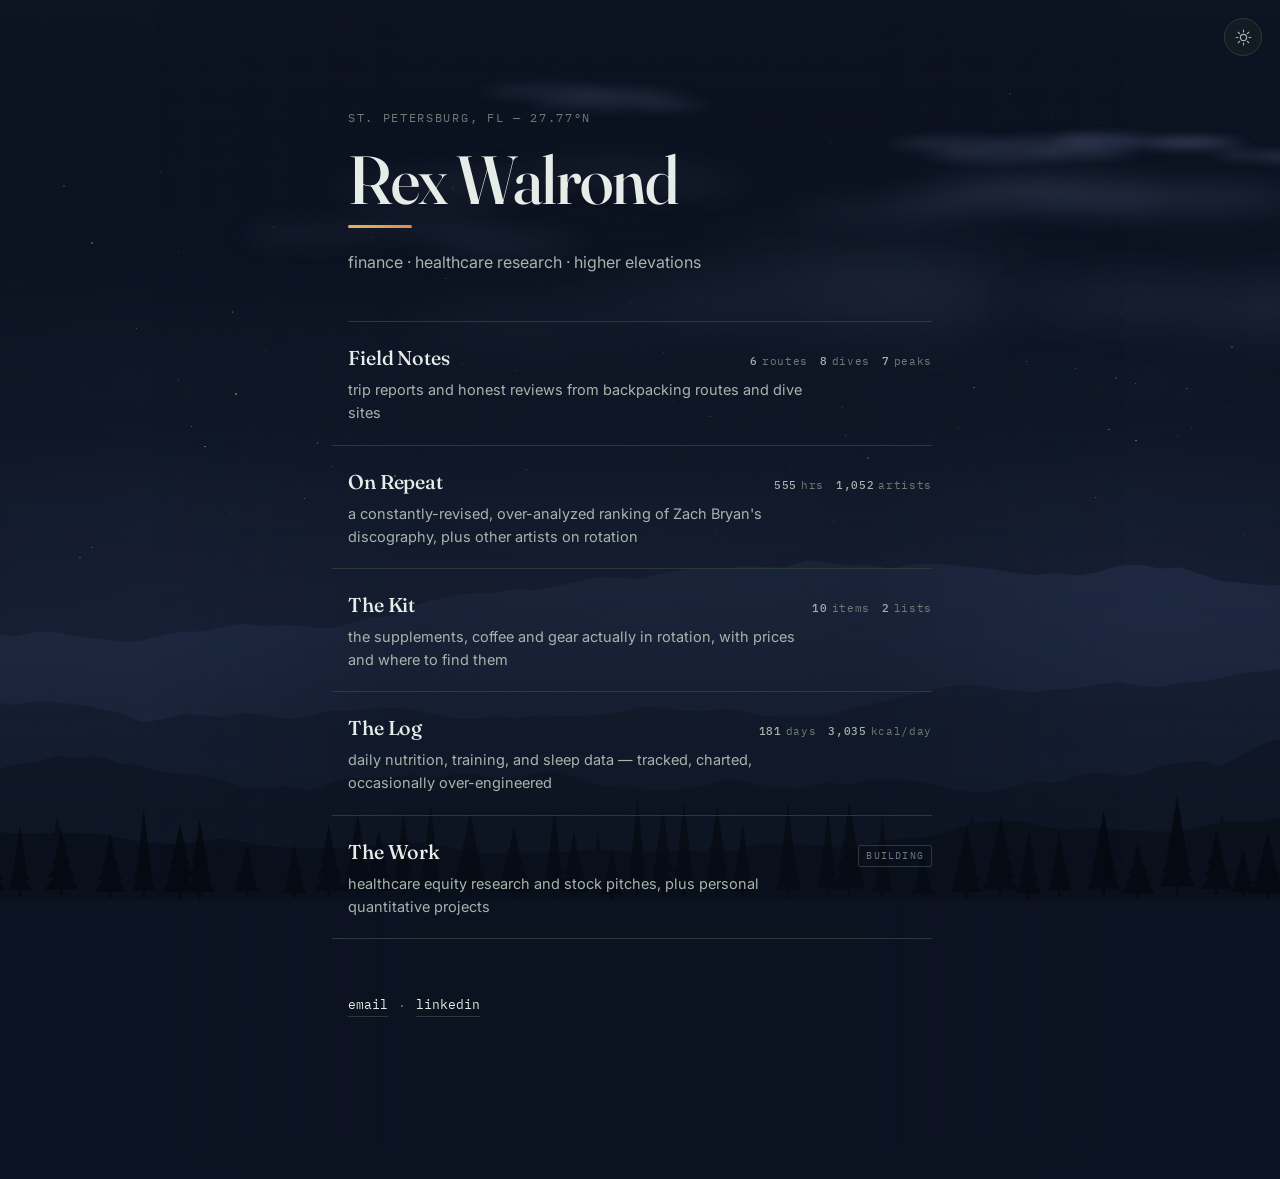
==== commit ce49735c: "Add The Kit — the products actually in rotation A fifth page, between On Repeat and The Log on the h" ====
--- a/index.html
+++ b/index.html
@@ -49,6 +49,10 @@
       <span class="link-head"><span class="link-title">On Repeat</span><span class="link-stat" id="statMusic"></span></span>
       <span class="link-desc">a constantly-revised, over-analyzed ranking of Zach Bryan's discography, plus other artists on rotation</span>
     </a>
+    <a class="link-row" href="kit.html" data-reveal>
+      <span class="link-head"><span class="link-title">The Kit</span><span class="link-stat" id="statKit"></span></span>
+      <span class="link-desc">the supplements, coffee and gear actually in rotation, with prices and where to find them</span>
+    </a>
     <a class="link-row" href="longevity.html" data-reveal>
       <span class="link-head"><span class="link-title">The Log</span><span class="link-stat" id="statLog"></span></span>
       <span class="link-desc">daily nutrition, training, and sleep data — tracked, charted, occasionally over-engineered</span>
@@ -69,6 +73,7 @@
 <script src="assets/places.js"></script>
 <script src="assets/log-data.js"></script>
 <script src="assets/listen-data.js"></script>
+<script src="assets/kit-data.js"></script>
 <script src="assets/chrome.js"></script>
 <script src="assets/reveal.js"></script>
 <script src="assets/hub.js"></script>
--- a/assets/style.css
+++ b/assets/style.css
@@ -3851,3 +3851,244 @@
   .rank-add-form input { font-size: 16px; padding-block: 10px; }
   .rank-add-form button { padding-block: 11px; }
 }
+
+/* ---------------------------- kit.html: the shelf ---------------------------- */
+/* Nothing on this page uses --ink-faint. Everywhere else that token labels
+   something the reader can ignore, and it is decorative-grade on purpose —
+   measured, it is about 2.6:1 on the light background, well under AA. Here the
+   small mono carries the category, the price and the destination, which is the
+   whole content of the page, so it all sits on --ink-soft (5.8:1) instead. */
+/* Built by assets/kit.js from assets/kit-data.js. The product tiles are drawn,
+   not photographed — see the note at the top of kit.js for why. Everything is
+   palette tokens, so the shelf re-themes with the sky like the rest. */
+
+.kit-note {
+  margin: 20px 0 42px;
+  max-width: 62ch;
+  font-family: var(--font-mono);
+  font-size: 11.5px;
+  line-height: 1.85;
+  letter-spacing: 0.03em;
+  color: var(--ink-soft);
+}
+.kit-meta {
+  display: block;
+  color: var(--ink-soft);
+  letter-spacing: 0.1em;
+  text-transform: uppercase;
+}
+
+.kit-group + .kit-group { margin-top: 10px; }
+
+.kit-blurb {
+  margin: 10px 0 30px;
+  max-width: 54ch;
+  font-size: 15.5px;
+  color: var(--ink-soft);
+  text-wrap: pretty;
+}
+
+/* A shelf, not a card grid. There are no borders or panels around an item —
+   the hairline the object stands on is drawn inside its own tile, so the
+   rhythm comes from the objects themselves. */
+.kit-grid {
+  --kit-accent: var(--pine);
+  display: grid;
+  grid-template-columns: repeat(auto-fill, minmax(164px, 1fr));
+  gap: 40px 26px;
+  /* stretch, not start: the cells have to be equal height so every price line
+     sits on the same baseline across the row. A ragged row of prices reads as
+     a broken table, which on a page of prices is the wrong first impression. */
+  align-items: stretch;
+}
+.kit-grid--hiking { --kit-accent: var(--ember); }
+
+.kit-item {
+  display: flex;
+  flex-direction: column;
+  text-decoration: none;
+  color: inherit;
+  padding: 4px 2px 10px;
+  border-radius: 3px;
+}
+
+.kit-art { display: block; margin-bottom: 14px; }
+
+.kit-tile {
+  display: block;
+  width: 100%;
+  height: auto;
+  max-width: 150px;
+  overflow: visible;
+}
+
+/* The object. Paper body, soft outline, one band of the group's accent —
+   the same restraint the elevation motif uses. */
+.k-body {
+  fill: var(--paper);
+  stroke: var(--ink-soft);
+  stroke-width: 2.1;
+  stroke-linejoin: round;
+}
+.k-fill {
+  fill: color-mix(in srgb, var(--kit-accent) 38%, transparent);
+  stroke: none;
+}
+.k-line {
+  fill: none;
+  stroke: var(--ink-soft);
+  stroke-width: 2.1;
+  stroke-linecap: round;
+  stroke-linejoin: round;
+}
+.k-cap {
+  fill: color-mix(in srgb, var(--kit-accent) 62%, var(--paper));
+  stroke: var(--ink-soft);
+  stroke-width: 2.1;
+  stroke-linejoin: round;
+}
+.kit-shelf {
+  stroke: var(--line);
+  stroke-width: 1.4;
+}
+
+.kit-what {
+  display: block;
+  font-family: var(--font-mono);
+  font-size: 10.5px;
+  letter-spacing: 0.12em;
+  text-transform: uppercase;
+  color: var(--ink-soft);
+  margin-bottom: 5px;
+}
+
+.kit-name {
+  display: block;
+  font-size: 15px;
+  line-height: 1.4;
+  color: var(--ink-soft);
+}
+.kit-name strong {
+  display: block;
+  font-family: var(--font-display);
+  font-weight: 500;
+  font-size: 18px;
+  line-height: 1.22;
+  letter-spacing: -0.012em;
+  color: var(--ink);
+}
+
+.kit-variant {
+  display: block;
+  margin-top: 4px;
+  font-size: 13.5px;
+  color: var(--ink-soft);
+}
+
+/* Pushed to the bottom of the cell by the auto margin, so the rule and the
+   price line up across a row whatever the name does above them. The
+   destination sits under the price rather than beside it: a column this narrow
+   cannot hold "$69" and "blueprint.bryanjohnson.com" on one line, and
+   truncating the domain is worse than stacking it. */
+.kit-foot {
+  display: flex;
+  flex-direction: column;
+  gap: 3px;
+  margin-top: auto;
+  padding-top: 9px;
+  border-top: 1px solid var(--line);
+}
+
+.kit-price {
+  font-family: var(--font-mono);
+  font-size: 14px;
+  font-variant-numeric: tabular-nums;
+  color: var(--ink);
+}
+/* No confirmed figure, so say so rather than print a number that reads real. */
+.kit-price em {
+  font-style: normal;
+  font-size: 11.5px;
+  letter-spacing: 0.06em;
+  color: var(--ink-soft);
+}
+.kit-from {
+  font-size: 10.5px;
+  letter-spacing: 0.08em;
+  text-transform: uppercase;
+  color: var(--ink-soft);
+}
+
+/* Wraps rather than nowraps: "blueprint.bryanjohnson.com" is wider than a
+   168px column, and nowrap pushed 41px of sideways scroll onto every phone.
+   Two lines of domain is fine; a horizontally scrolling page is not. */
+.kit-go {
+  font-family: var(--font-mono);
+  font-size: 10.5px;
+  letter-spacing: 0.05em;
+  line-height: 1.5;
+  color: var(--ink-soft);
+  overflow-wrap: anywhere;
+  transition: color 0.18s ease;
+}
+
+/* Hover moves colour only, never position: a grid of tiles that lift on
+   hover is exactly the card treatment this site is trying not to be. */
+.kit-item:hover .kit-name strong,
+.kit-item:focus-visible .kit-name strong { color: var(--ember); }
+.kit-item:hover .kit-go,
+.kit-item:focus-visible .kit-go { color: var(--ember); }
+.kit-item:hover .k-fill,
+.kit-item:focus-visible .k-fill {
+  fill: color-mix(in srgb, var(--kit-accent) 60%, transparent);
+}
+.kit-item:hover .kit-shelf,
+.kit-item:focus-visible .kit-shelf { stroke: var(--ember); }
+
+.kit-item:focus { outline: none; }
+.kit-item:focus-visible {
+  outline: 2px solid var(--ember);
+  outline-offset: 6px;
+}
+
+@media (prefers-reduced-motion: reduce) {
+  .kit-go, .k-fill, .kit-shelf { transition: none; }
+}
+
+/* The hiking list is one item deep on purpose; the placeholder says so rather
+   than leaving a lone tile looking like a loading failure. */
+.kit-pending {
+  align-self: start;
+  margin: 0;
+  padding: 44px 0 0 2px;
+  font-family: var(--font-mono);
+  font-size: 11px;
+  letter-spacing: 0.12em;
+  text-transform: uppercase;
+  color: var(--ink-soft);
+}
+.kit-pending::before {
+  content: '';
+  display: block;
+  width: 34px;
+  height: 1px;
+  margin-bottom: 12px;
+  background: var(--line);
+}
+
+@media (max-width: 640px) {
+  /* Two to a row still reads on a phone, and one huge tile per row would make
+     a ten-item page an awful lot of scrolling. */
+  .kit-grid { grid-template-columns: repeat(2, 1fr); gap: 30px 18px; }
+  .kit-tile { max-width: 112px; }
+  .kit-name strong { font-size: 16px; }
+  .kit-name { font-size: 14px; }
+  .kit-variant { font-size: 12.5px; }
+  .kit-note { font-size: 11px; }
+  .kit-blurb { font-size: 15px; }
+}
+
+@media (max-width: 360px) {
+  .kit-grid { grid-template-columns: 1fr; }
+  .kit-tile { max-width: 130px; }
+}
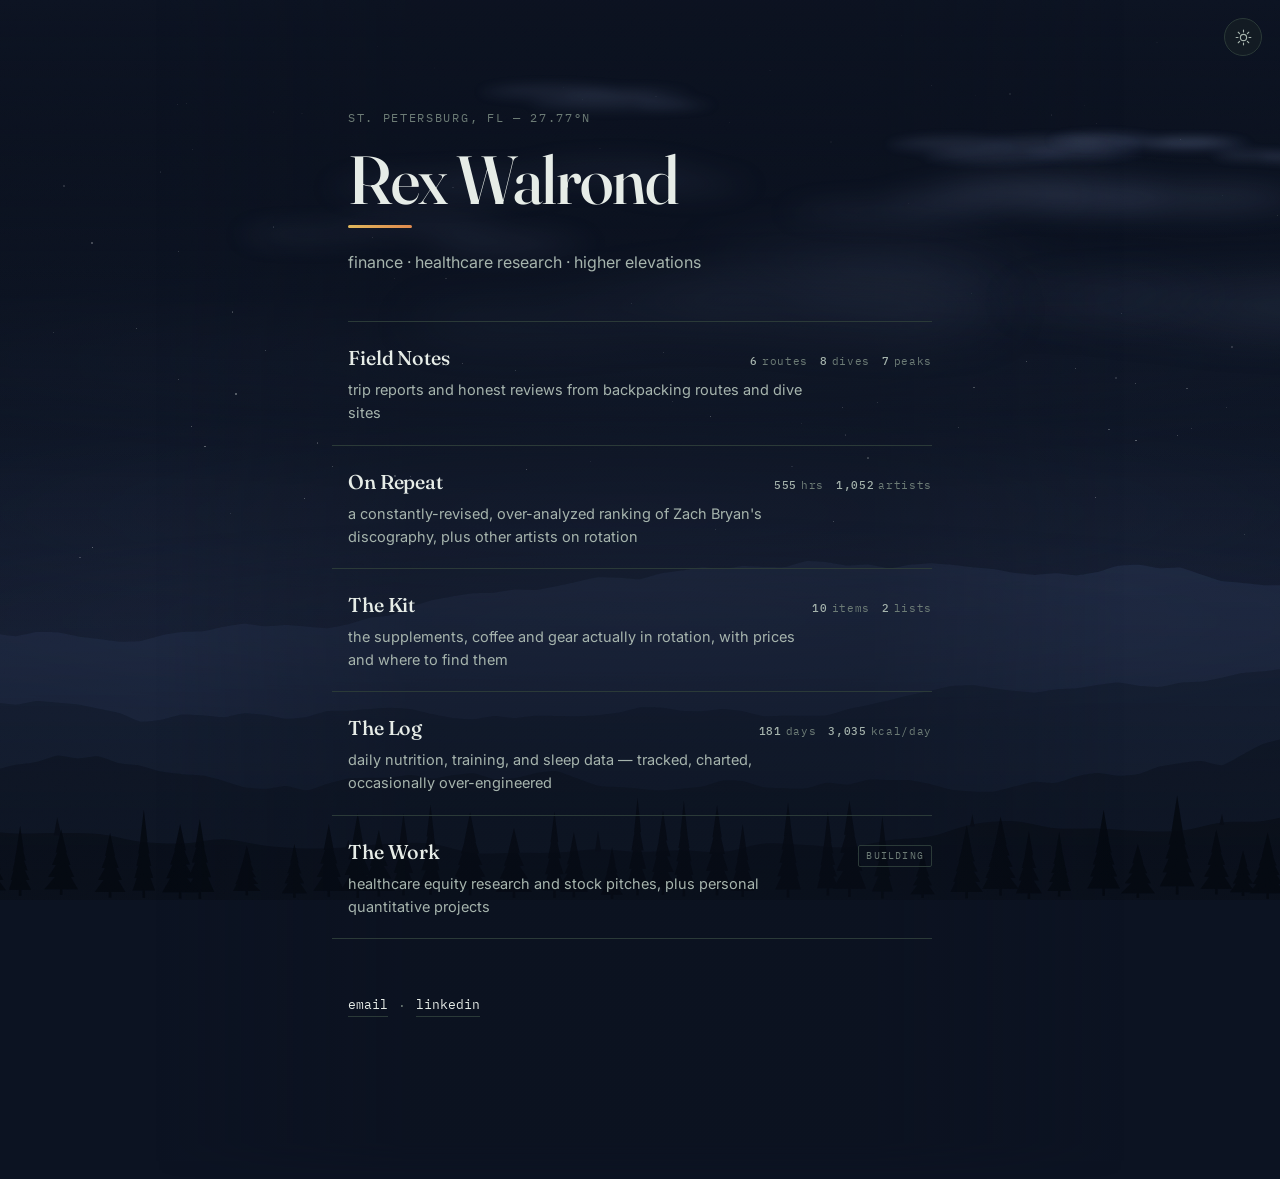
==== commit e0650ba4: "Add structured data, sitemap and search verification - Person JSON-LD on the hub: name, alternate na" ====
--- a/index.html
+++ b/index.html
@@ -17,17 +17,47 @@
 <meta property="og:site_name" content="Rex Walrond">
 <meta property="og:title" content="Rex Walrond">
 <meta property="og:description" content="Healthcare markets, mountains, and a fairly unreasonable amount of data kept on both.">
-<meta property="og:url" content="https://rexwalrond.github.io/">
-<meta property="og:image" content="https://rexwalrond.github.io/assets/og.png">
+<meta property="og:url" content="https://rexwalrond.github.io/RexWalrond/">
+<meta property="og:image" content="https://rexwalrond.github.io/RexWalrond/assets/og.png">
 <meta property="og:image:width" content="1200">
 <meta property="og:image:height" content="630">
 <meta property="og:image:alt" content="Rex Walrond — a ridgeline chart of backcountry high points over an alpine horizon">
 <meta name="twitter:card" content="summary_large_image">
 <meta name="theme-color" content="#eef0ea" media="(prefers-color-scheme: light)">
 <meta name="theme-color" content="#10171a" media="(prefers-color-scheme: dark)">
-<link rel="canonical" href="https://rexwalrond.github.io/">
+<link rel="canonical" href="https://rexwalrond.github.io/RexWalrond/">
 
 <link rel="icon" href="assets/favicon.svg" type="image/svg+xml">
+<script type="application/ld+json">
+{
+  "@context": "https://schema.org",
+  "@type": "Person",
+  "name": "Rex Walrond",
+  "alternateName": ["Theodore Rex Walrond", "Theodore Walrond"],
+  "url": "https://rexwalrond.github.io/RexWalrond/",
+  "homeLocation": {
+    "@type": "Place",
+    "address": {
+      "@type": "PostalAddress",
+      "addressLocality": "St. Petersburg",
+      "addressRegion": "FL",
+      "addressCountry": "US"
+    }
+  },
+  "sameAs": [
+    "https://rexwalrond.com/",
+    "https://theodorewalrond.com/",
+    "https://www.linkedin.com/in/theodore-rex-walrond/",
+    "https://www.instagram.com/rexwalrond/",
+    "https://about.me/rexwalrond",
+    "https://rexwalrond.weebly.com/",
+    "https://issuu.com/rexwalrond",
+    "https://www.f6s.com/rex-walrond",
+    "https://muckrack.com/rex-walrond"
+  ]
+}
+</script>
+
 </head>
 <body data-scene="alpine" data-ambient="live">
 
